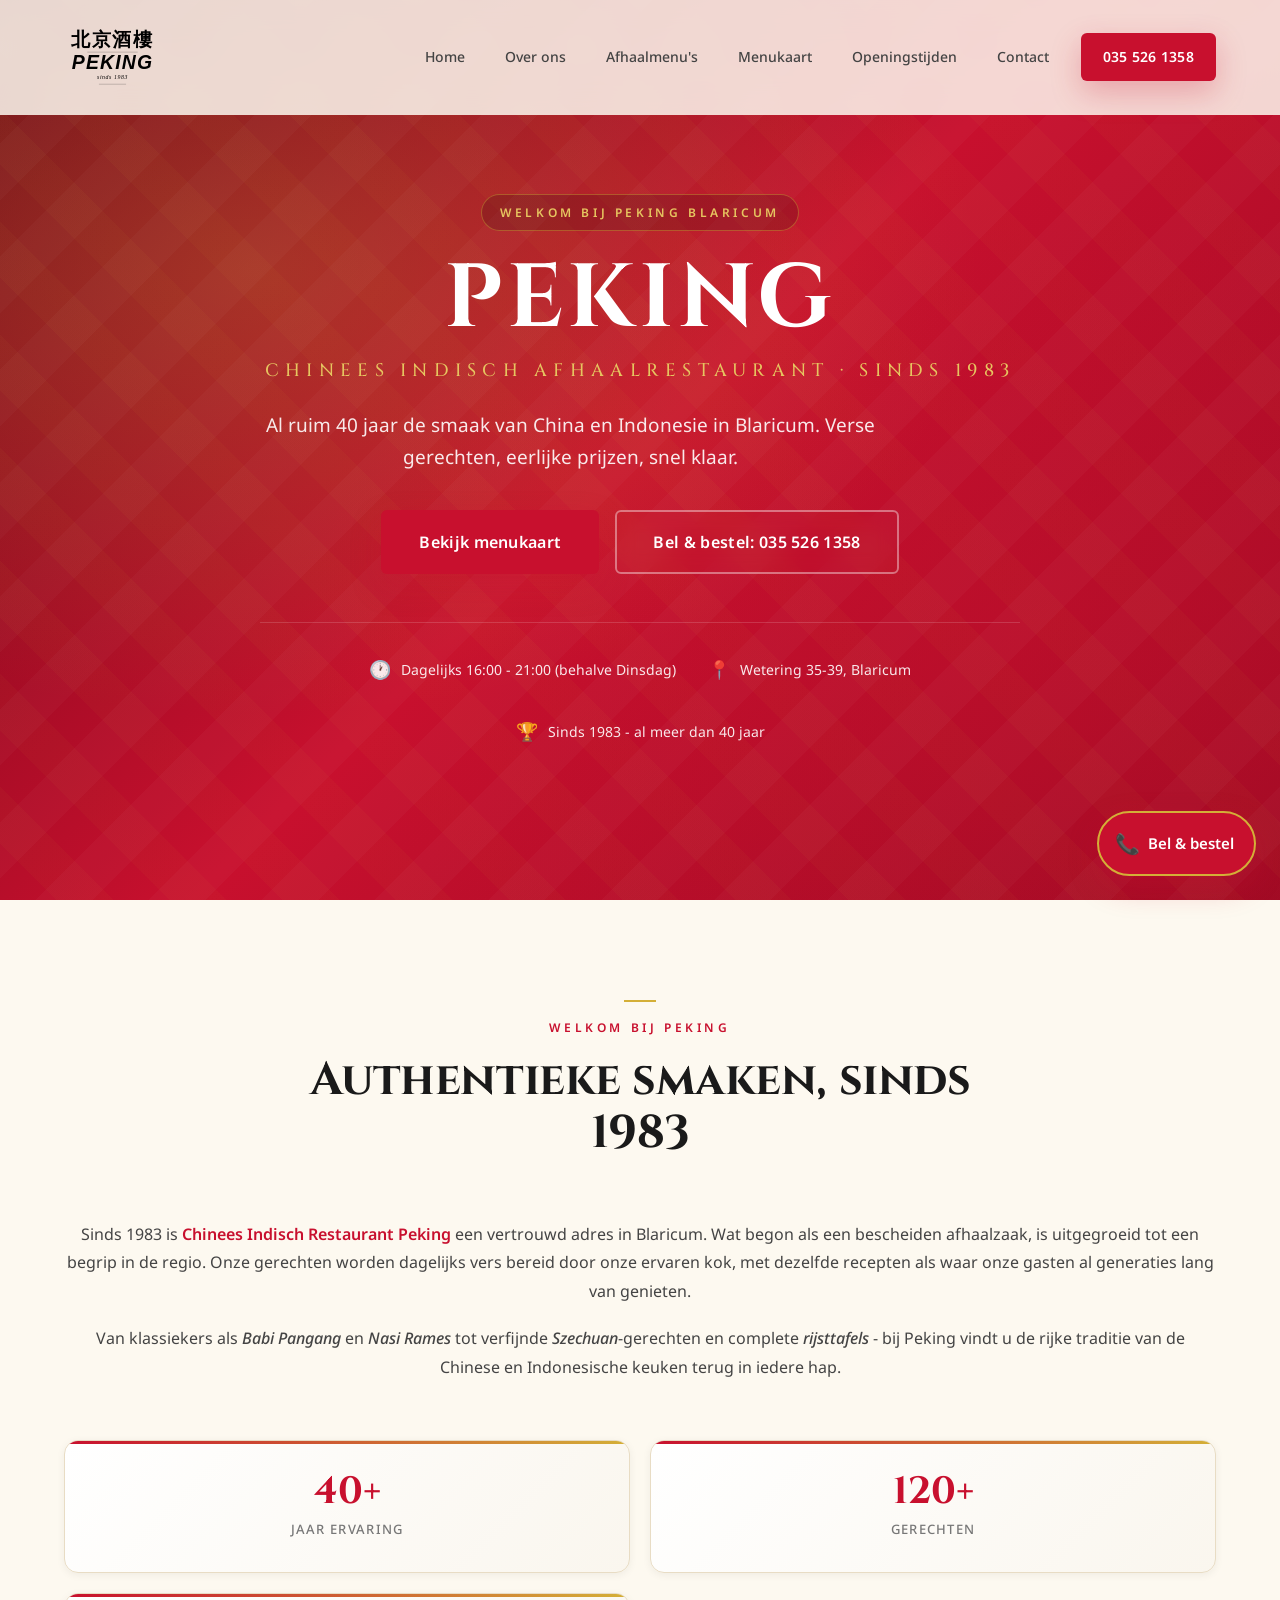
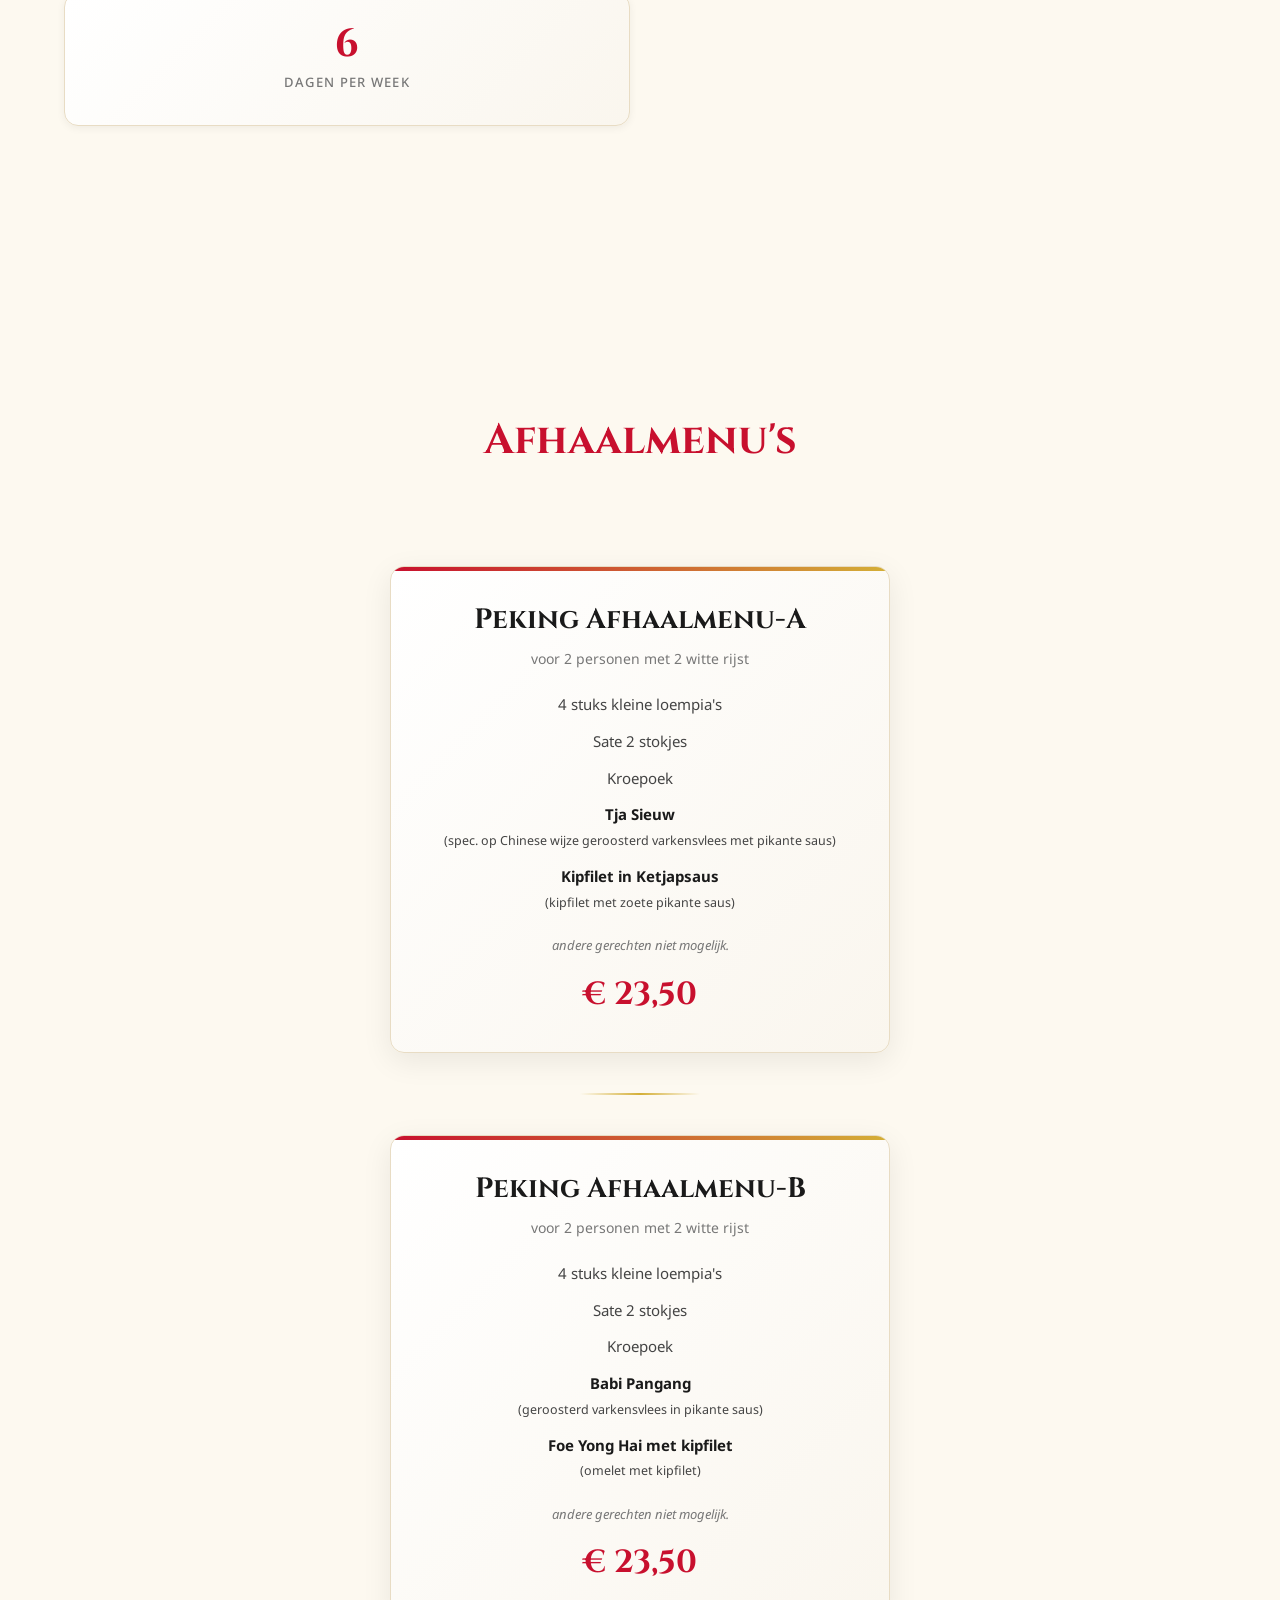
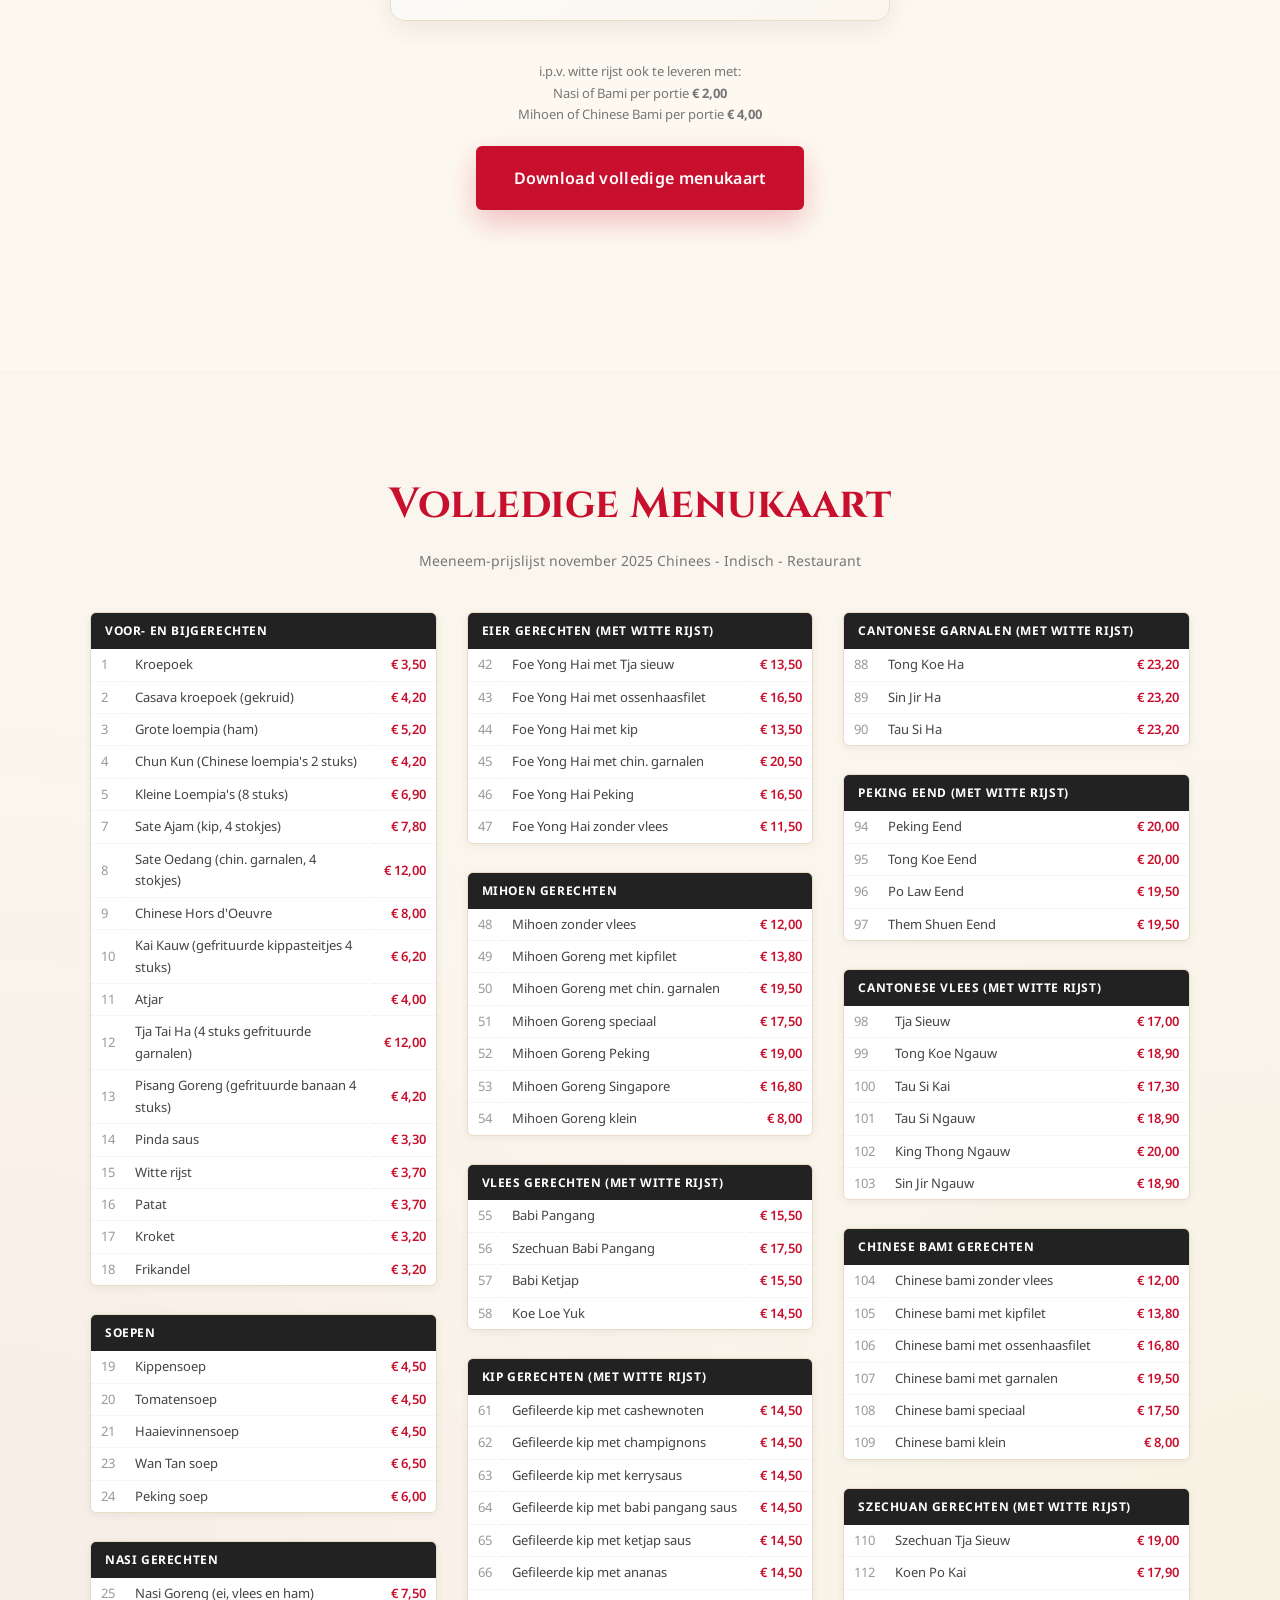
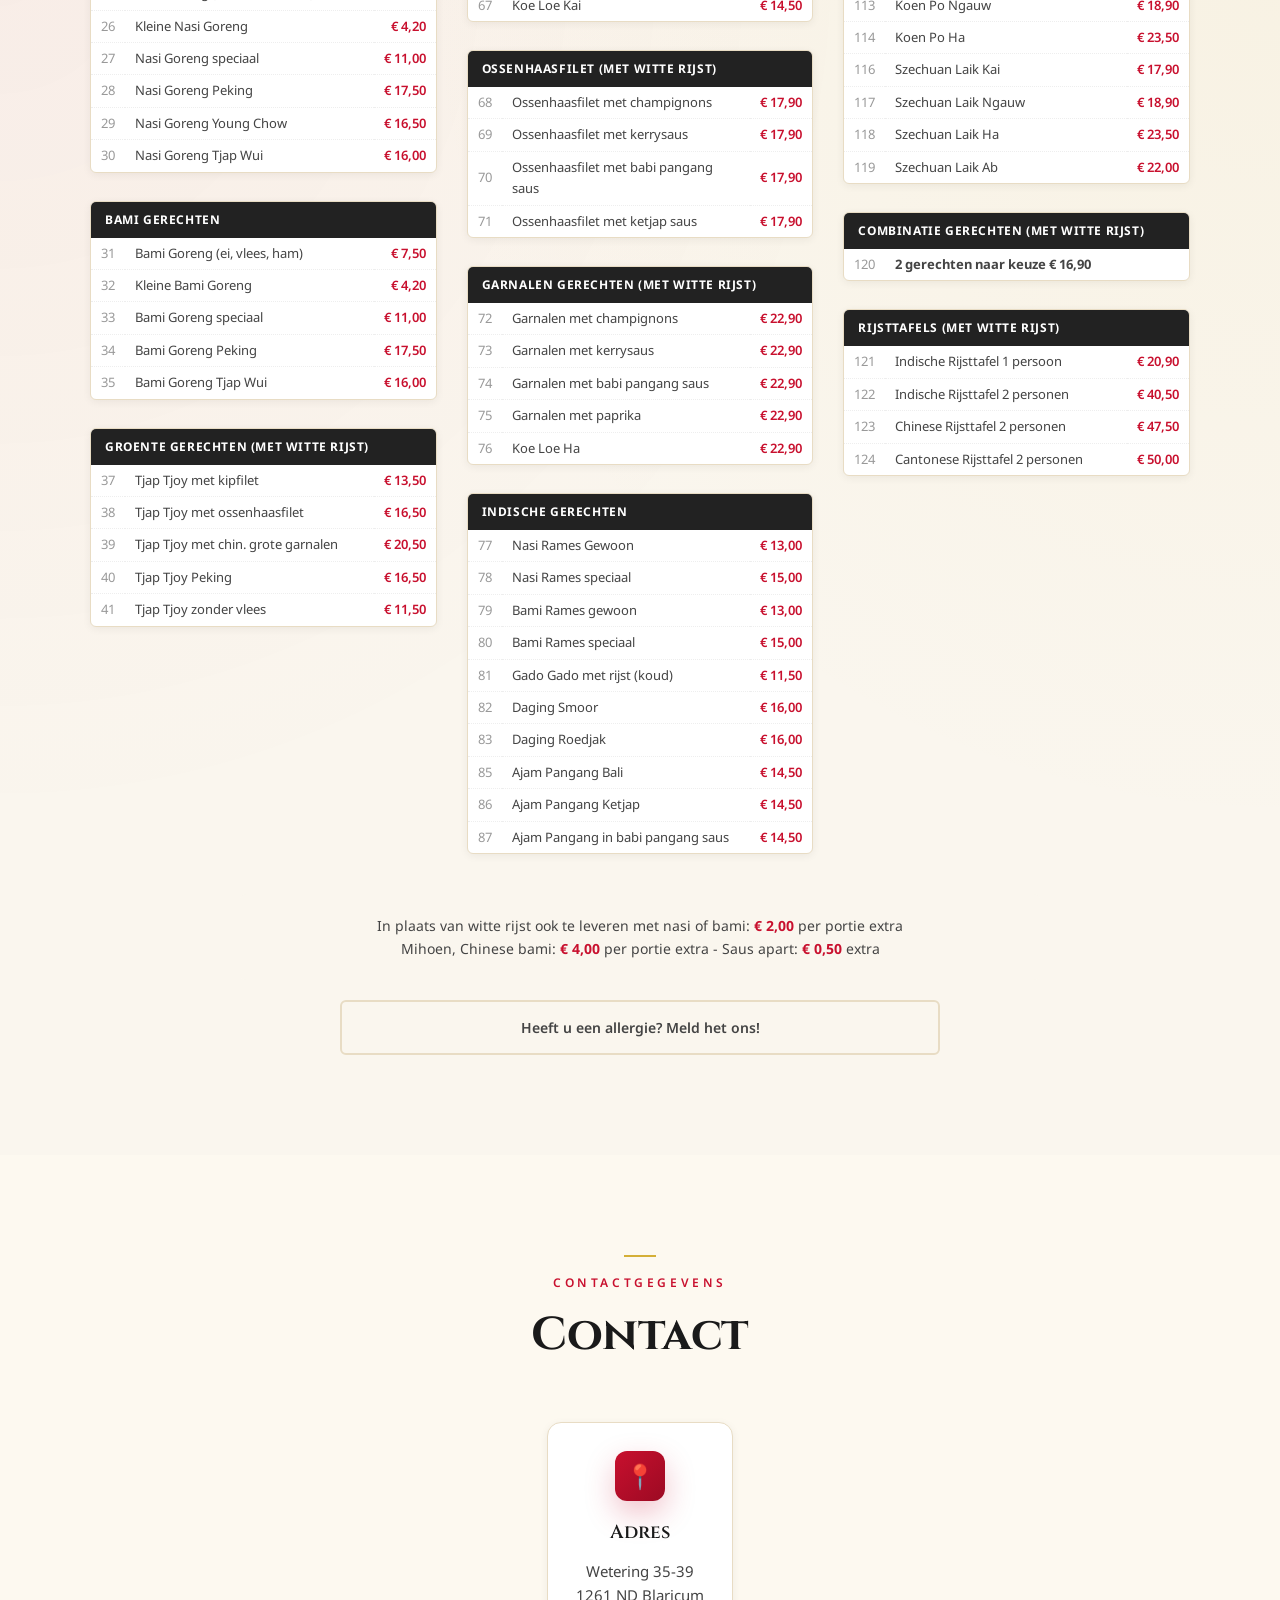
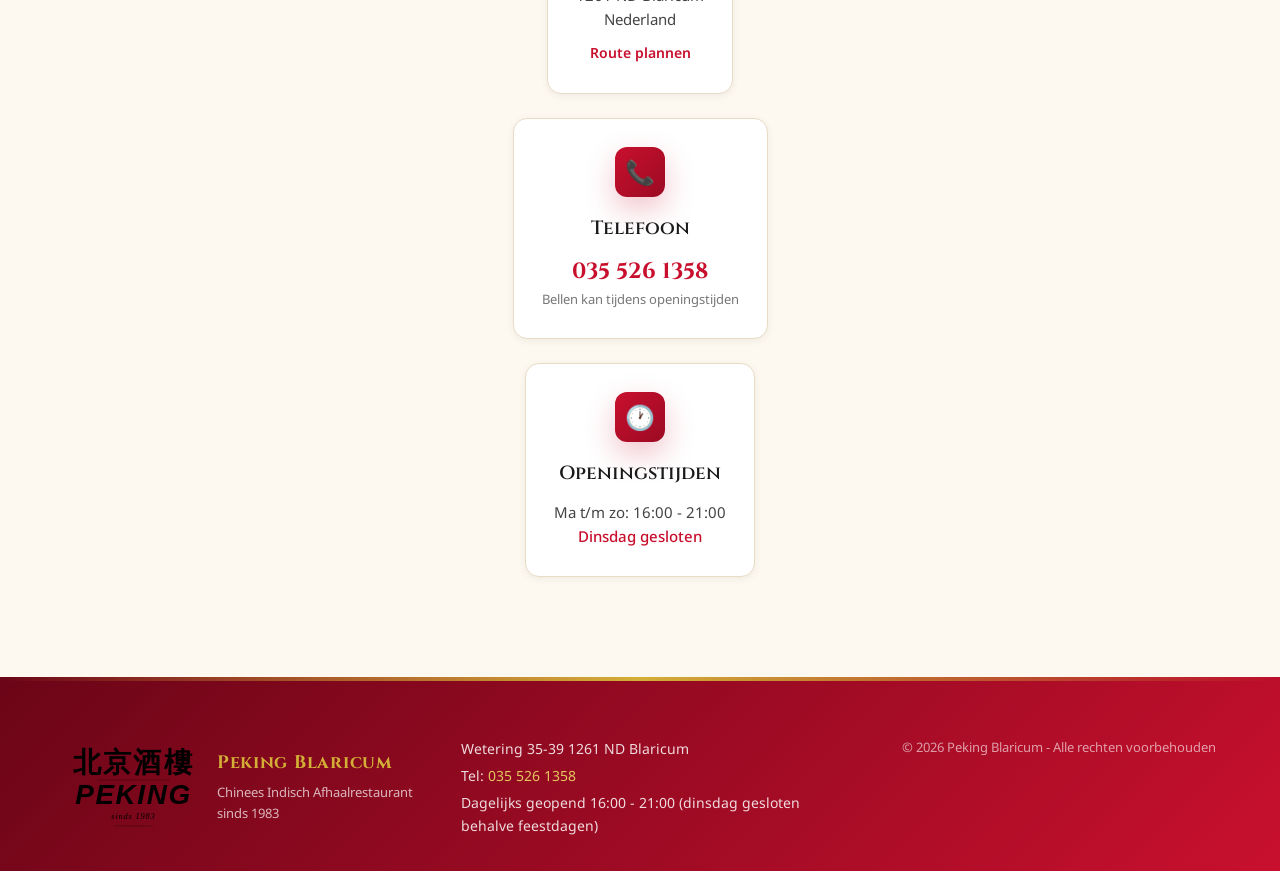
==== index.html @ 15897f53 "Initial commit" ====
﻿<!DOCTYPE html>
<html lang="nl">
<head>
    <meta charset="UTF-8">
    <meta name="viewport" content="width=device-width, initial-scale=1.0">
    <meta name="description" content="Chinees Indisch Restaurant Peking in Blaricum - sinds 1983 uw adres voor authentieke Chinese en Indonesische afhaalgerechten.">
    <meta name="keywords" content="Peking Blaricum, chinees afhaal, chinees restaurant Blaricum, afhaalmenu, babi pangang, nasi, bami, rijsttafel">
    <title>Peking Blaricum — Chinees Indisch Afhaalrestaurant · sinds 1983</title>
    <link rel="stylesheet" href="style.css">
    <link rel="preconnect" href="https://fonts.googleapis.com">
    <link rel="preconnect" href="https://fonts.gstatic.com" crossorigin>
    <link href="https://fonts.googleapis.com/css2?family=Cinzel:wght@500;700&family=Noto+Sans:wght@300;400;500;600;700&display=swap" rel="stylesheet">
    <link rel="icon" type="image/svg+xml" href="logo.svg">
    <style>
        .menu-table-section { padding: 80px 0 40px; }
        .menu-table-section h2 { font-family: var(--font-display); font-size: clamp(28px, 4vw, 42px); text-align: center; color: var(--color-red); margin-bottom: 40px; letter-spacing: 0.04em; }
        .menu-columns { column-count: 3; column-gap: 30px; max-width: 1100px; margin: 0 auto; }
        .menu-cat-block { break-inside: avoid; margin-bottom: 28px; background: #fff; border-radius: var(--radius); overflow: hidden; box-shadow: var(--shadow-sm); border: 1px solid var(--color-line); }
        .menu-cat-block-title { background: #222; color: #fff; padding: 8px 14px; font-size: 12px; font-weight: 700; text-transform: uppercase; letter-spacing: 0.05em; }
        .menu-cat-block table { width: 100%; border-collapse: collapse; }
        .menu-cat-block td { padding: 5px 10px; font-size: 13px; border-bottom: 1px dotted #eee; color: var(--color-ink-soft); }
        .menu-cat-block td.num { width: 30px; color: #999; }
        .menu-cat-block td.price { text-align: right; font-weight: 600; color: var(--color-red); white-space: nowrap; width: 60px; }
        .menu-cat-block tr:last-child td { border-bottom: 0; }
        .menu-cat-block tr:hover td { background: rgba(200,16,46,0.03); }
        .menu-note-box { max-width: 800px; margin: 40px auto 0; text-align: center; padding: 20px; background: var(--color-cream); border-radius: var(--radius); font-size: 14px; color: var(--color-ink-soft); }
        .menu-note-box strong { color: var(--color-red); }
        .menu-allergie { max-width: 600px; margin: 20px auto 0; text-align: center; padding: 14px 20px; border: 2px solid var(--color-line); border-radius: var(--radius); font-size: 14px; font-weight: 600; color: var(--color-ink-soft); }
        .afhaalmenus-hero { text-align: center; padding: 80px 0 60px; }
        .afhaalmenus-hero h2 { font-family: var(--font-display); font-size: clamp(28px, 4vw, 42px); color: var(--color-red); margin-bottom: 30px; }
        .afhaalmenu-centered { max-width: 500px; margin: 0 auto 40px; text-align: center; padding: 30px; background: linear-gradient(135deg, #fff 0%, var(--color-cream) 100%); border-radius: var(--radius-lg); border: 1px solid var(--color-line); box-shadow: var(--shadow-md); position: relative; overflow: hidden; }
        .afhaalmenu-centered::before { content: ''; position: absolute; top: 0; left: 0; right: 0; height: 4px; background: linear-gradient(90deg, var(--color-red), var(--color-gold)); }
        .afhaalmenu-centered h3 { font-family: var(--font-display); font-size: 28px; color: var(--color-ink); margin-bottom: 4px; }
        .afhaalmenu-centered .sub { color: var(--color-muted); font-size: 14px; margin-bottom: 16px; }
        .afhaalmenu-centered ul { list-style: none; padding: 0; margin: 0 0 16px; }
        .afhaalmenu-centered ul li { padding: 6px 0; font-size: 15px; color: var(--color-ink-soft); }
        .afhaalmenu-centered ul li strong { color: var(--color-ink); }
        .afhaalmenu-centered .note { font-size: 13px; color: var(--color-muted); font-style: italic; margin-bottom: 12px; }
        .afhaalmenu-centered .price { font-family: var(--font-display); font-size: 32px; font-weight: 700; color: var(--color-red); }
        .afhaalmenu-divider { width: 120px; height: 2px; background: linear-gradient(90deg, transparent, var(--color-gold), transparent); margin: 10px auto 40px; }
        .afhaalmenu-toeslag-center { text-align: center; font-size: 13px; color: var(--color-muted); padding: 0 20px 60px; }
        @media (max-width: 968px) { .menu-columns { column-count: 2; } }
        @media (max-width: 640px) { .menu-columns { column-count: 1; max-width: 480px; } .menu-cat-block td { font-size: 12px; padding: 4px 8px; } .afhaalmenus-hero { padding: 60px 0 40px; } .afhaalmenu-centered { margin: 0 20px 30px; } }
    </style>
</head>
<body>

    <!-- Header -->
    <header class="header" id="header">
        <div class="container header-inner">
            <a href="index.html" class="logo logo-image">
                <img src="logo.svg" alt="Peking - sinds 1983" class="logo-img">
            </a>
            <button class="nav-toggle" id="navToggle" aria-label="Menu openen" aria-expanded="false">
                <span></span><span></span><span></span>
            </button>
            <nav class="nav" id="nav">
                <ul class="nav-list">
                    <li><a href="#home" class="nav-link">Home</a></li>
                    <li><a href="#over-ons" class="nav-link">Over ons</a></li>
                    <li><a href="#afhaalmenus" class="nav-link">Afhaalmenu's</a></li>
                    <li><a href="#menukaart" class="nav-link">Menukaart</a></li>
                    <li><a href="#openingstijden" class="nav-link">Openingstijden</a></li>
                    <li><a href="#contact" class="nav-link">Contact</a></li>
                    <li><a href="tel:0355261358" class="btn btn-primary nav-cta">035 526 1358</a></li>
                </ul>
            </nav>
        </div>
    </header>

    <!-- Hero -->
    <section class="hero" id="home">
        <div class="hero-bg"></div>
        <div class="hero-pattern"></div>
        <div class="container hero-inner">
            <div class="hero-content">
                <p class="hero-eyebrow">Welkom bij Peking Blaricum</p>
                <h1 class="hero-title">
                    <span class="hero-title-nl">Peking</span>
                    <span class="hero-title-sub">Chinees Indisch Afhaalrestaurant · sinds 1983</span>
                </h1>
                <p class="hero-lead">Al ruim 40 jaar de smaak van China en Indonesie in Blaricum. Verse gerechten, eerlijke prijzen, snel klaar.</p>
                <div class="hero-actions">
                    <a href="#afhaalmenus" class="btn btn-primary btn-lg">Bekijk menukaart</a>
                    <a href="tel:0355261358" class="btn btn-ghost btn-lg">Bel & bestel: 035 526 1358</a>
                </div>
                <div class="hero-meta">
                    <div class="hero-meta-item"><span class="hero-meta-icon">&#128336;</span><span>Dagelijks 16:00 - 21:00 (behalve Dinsdag)</span></div>
                    <div class="hero-meta-item"><span class="hero-meta-icon">&#128205;</span><span>Wetering 35-39, Blaricum</span></div>
                    <div class="hero-meta-item"><span class="hero-meta-icon">&#127942;</span><span>Sinds 1983 - al meer dan 40 jaar</span></div>
                </div>
            </div>
        </div>
    </section>

    <!-- Over ons -->
    <section class="section" id="over-ons">
        <div class="container">
            <div class="section-head section-head-center">
                <span class="section-eyebrow">Welkom bij Peking</span>
                <h2 class="section-title">Authentieke smaken, sinds 1983</h2>
            </div>
            <div class="about-grid">
                <div class="about-text">
                    <p>Sinds 1983 is <strong>Chinees Indisch Restaurant Peking</strong> een vertrouwd adres in Blaricum. Wat begon als een bescheiden afhaalzaak, is uitgegroeid tot een begrip in de regio. Onze gerechten worden dagelijks vers bereid door onze ervaren kok, met dezelfde recepten als waar onze gasten al generaties lang van genieten.</p>
                    <p>Van klassiekers als <em>Babi Pangang</em> en <em>Nasi Rames</em> tot verfijnde <em>Szechuan</em>-gerechten en complete <em>rijsttafels</em> - bij Peking vindt u de rijke traditie van de Chinese en Indonesische keuken terug in iedere hap.</p>
                </div>
                <div class="about-stats">
                    <div class="stat-card"><div class="stat-num">40+</div><div class="stat-label">Jaar ervaring</div></div>
                    <div class="stat-card"><div class="stat-num">120+</div><div class="stat-label">Gerechten</div></div>
                    <div class="stat-card"><div class="stat-num">6</div><div class="stat-label">Dagen per week</div></div>
                </div>
            </div>
        </div>
    </section>

    <!-- Afhaalmenu's -->
    <section class="section" id="afhaalmenus">
        <div class="container">
            <div class="afhaalmenus-hero"><h2>Afhaalmenu's</h2></div>
            <div class="afhaalmenu-centered">
                <h3>Peking Afhaalmenu-A</h3>
                <p class="sub">voor 2 personen met 2 witte rijst</p>
                <ul>
                    <li>4 stuks kleine loempia's</li>
                    <li>Sate 2 stokjes</li>
                    <li>Kroepoek</li>
                    <li><strong>Tja Sieuw</strong><br><small>(spec. op Chinese wijze geroosterd varkensvlees met pikante saus)</small></li>
                    <li><strong>Kipfilet in Ketjapsaus</strong><br><small>(kipfilet met zoete pikante saus)</small></li>
                </ul>
                <p class="note">andere gerechten niet mogelijk.</p>
                <div class="price">&euro; 23,50</div>
            </div>
            <div class="afhaalmenu-divider"></div>
            <div class="afhaalmenu-centered">
                <h3>Peking Afhaalmenu-B</h3>
                <p class="sub">voor 2 personen met 2 witte rijst</p>
                <ul>
                    <li>4 stuks kleine loempia's</li>
                    <li>Sate 2 stokjes</li>
                    <li>Kroepoek</li>
                    <li><strong>Babi Pangang</strong><br><small>(geroosterd varkensvlees in pikante saus)</small></li>
                    <li><strong>Foe Yong Hai met kipfilet</strong><br><small>(omelet met kipfilet)</small></li>
                </ul>
                <p class="note">andere gerechten niet mogelijk.</p>
                <div class="price">&euro; 23,50</div>
            </div>
            <div class="afhaalmenu-toeslag-center">
                <p>i.p.v. witte rijst ook te leveren met:<br>Nasi of Bami per portie <strong>&euro; 2,00</strong><br>Mihoen of Chinese Bami per portie <strong>&euro; 4,00</strong></p>
                <p style="text-align:center; margin-top:20px;">
<a href="menukaart-afbeelding.png" download
                       class="btn btn-primary btn-lg" style="display:inline-flex;">
        Download volledige menukaart
    </a>
                </p>
            </div>
        </div>
    </section>

    <!-- Menukaart -->
    <section class="section section-alt" id="menukaart">
        <div class="container">
            <h2 style="text-align:center; font-family: var(--font-display); font-size: clamp(28px, 4vw, 42px); color: var(--color-red); margin-bottom: 10px;">Volledige Menukaart</h2>
            <p style="text-align:center; color: var(--color-muted); margin-bottom: 40px; font-size: 14px;">Meeneem-prijslijst november 2025 Chinees - Indisch - Restaurant</p>

            <div class="menu-columns">
                <div class="menu-cat-block">
                    <div class="menu-cat-block-title">Voor- en Bijgerechten</div>
                    <table>
                        <tr><td class="num">1</td><td class="name">Kroepoek</td><td class="price">&euro; 3,50</td></tr>
                        <tr><td class="num">2</td><td class="name">Casava kroepoek (gekruid)</td><td class="price">&euro; 4,20</td></tr>
                        <tr><td class="num">3</td><td class="name">Grote loempia (ham)</td><td class="price">&euro; 5,20</td></tr>
                        <tr><td class="num">4</td><td class="name">Chun Kun (Chinese loempia's 2 stuks)</td><td class="price">&euro; 4,20</td></tr>
                        <tr><td class="num">5</td><td class="name">Kleine Loempia's (8 stuks)</td><td class="price">&euro; 6,90</td></tr>
                        <tr><td class="num">7</td><td class="name">Sate Ajam (kip, 4 stokjes)</td><td class="price">&euro; 7,80</td></tr>
                        <tr><td class="num">8</td><td class="name">Sate Oedang (chin. garnalen, 4 stokjes)</td><td class="price">&euro; 12,00</td></tr>
                        <tr><td class="num">9</td><td class="name">Chinese Hors d'Oeuvre</td><td class="price">&euro; 8,00</td></tr>
                        <tr><td class="num">10</td><td class="name">Kai Kauw (gefrituurde kippasteitjes 4 stuks)</td><td class="price">&euro; 6,20</td></tr>
                        <tr><td class="num">11</td><td class="name">Atjar</td><td class="price">&euro; 4,00</td></tr>
                        <tr><td class="num">12</td><td class="name">Tja Tai Ha (4 stuks gefrituurde garnalen)</td><td class="price">&euro; 12,00</td></tr>
                        <tr><td class="num">13</td><td class="name">Pisang Goreng (gefrituurde banaan 4 stuks)</td><td class="price">&euro; 4,20</td></tr>
                        <tr><td class="num">14</td><td class="name">Pinda saus</td><td class="price">&euro; 3,30</td></tr>
                        <tr><td class="num">15</td><td class="name">Witte rijst</td><td class="price">&euro; 3,70</td></tr>
                        <tr><td class="num">16</td><td class="name">Patat</td><td class="price">&euro; 3,70</td></tr>
                        <tr><td class="num">17</td><td class="name">Kroket</td><td class="price">&euro; 3,20</td></tr>
                        <tr><td class="num">18</td><td class="name">Frikandel</td><td class="price">&euro; 3,20</td></tr>
                    </table>
                </div>
                <div class="menu-cat-block">
                    <div class="menu-cat-block-title">Soepen</div>
                    <table>
                        <tr><td class="num">19</td><td class="name">Kippensoep</td><td class="price">&euro; 4,50</td></tr>
                        <tr><td class="num">20</td><td class="name">Tomatensoep</td><td class="price">&euro; 4,50</td></tr>
                        <tr><td class="num">21</td><td class="name">Haaievinnensoep</td><td class="price">&euro; 4,50</td></tr>
                        <tr><td class="num">23</td><td class="name">Wan Tan soep</td><td class="price">&euro; 6,50</td></tr>
                        <tr><td class="num">24</td><td class="name">Peking soep</td><td class="price">&euro; 6,00</td></tr>
                    </table>
                </div>
                <div class="menu-cat-block">
                    <div class="menu-cat-block-title">Nasi Gerechten</div>
                    <table>
                        <tr><td class="num">25</td><td class="name">Nasi Goreng (ei, vlees en ham)</td><td class="price">&euro; 7,50</td></tr>
                        <tr><td class="num">26</td><td class="name">Kleine Nasi Goreng</td><td class="price">&euro; 4,20</td></tr>
                        <tr><td class="num">27</td><td class="name">Nasi Goreng speciaal</td><td class="price">&euro; 11,00</td></tr>
                        <tr><td class="num">28</td><td class="name">Nasi Goreng Peking</td><td class="price">&euro; 17,50</td></tr>
                        <tr><td class="num">29</td><td class="name">Nasi Goreng Young Chow</td><td class="price">&euro; 16,50</td></tr>
                        <tr><td class="num">30</td><td class="name">Nasi Goreng Tjap Wui</td><td class="price">&euro; 16,00</td></tr>
                    </table>
                </div>
                <div class="menu-cat-block">
                    <div class="menu-cat-block-title">Bami Gerechten</div>
                    <table>
                        <tr><td class="num">31</td><td class="name">Bami Goreng (ei, vlees, ham)</td><td class="price">&euro; 7,50</td></tr>
                        <tr><td class="num">32</td><td class="name">Kleine Bami Goreng</td><td class="price">&euro; 4,20</td></tr>
                        <tr><td class="num">33</td><td class="name">Bami Goreng speciaal</td><td class="price">&euro; 11,00</td></tr>
                        <tr><td class="num">34</td><td class="name">Bami Goreng Peking</td><td class="price">&euro; 17,50</td></tr>
                        <tr><td class="num">35</td><td class="name">Bami Goreng Tjap Wui</td><td class="price">&euro; 16,00</td></tr>
                    </table>
                </div>
                <div class="menu-cat-block">
                    <div class="menu-cat-block-title">Groente Gerechten (met witte rijst)</div>
                    <table>
                        <tr><td class="num">37</td><td class="name">Tjap Tjoy met kipfilet</td><td class="price">&euro; 13,50</td></tr>
                        <tr><td class="num">38</td><td class="name">Tjap Tjoy met ossenhaasfilet</td><td class="price">&euro; 16,50</td></tr>
                        <tr><td class="num">39</td><td class="name">Tjap Tjoy met chin. grote garnalen</td><td class="price">&euro; 20,50</td></tr>
                        <tr><td class="num">40</td><td class="name">Tjap Tjoy Peking</td><td class="price">&euro; 16,50</td></tr>
                        <tr><td class="num">41</td><td class="name">Tjap Tjoy zonder vlees</td><td class="price">&euro; 11,50</td></tr>
                    </table>
                </div>
                <div class="menu-cat-block">
                    <div class="menu-cat-block-title">Eier Gerechten (met witte rijst)</div>
                    <table>
                        <tr><td class="num">42</td><td class="name">Foe Yong Hai met Tja sieuw</td><td class="price">&euro; 13,50</td></tr>
                        <tr><td class="num">43</td><td class="name">Foe Yong Hai met ossenhaasfilet</td><td class="price">&euro; 16,50</td></tr>
                        <tr><td class="num">44</td><td class="name">Foe Yong Hai met kip</td><td class="price">&euro; 13,50</td></tr>
                        <tr><td class="num">45</td><td class="name">Foe Yong Hai met chin. garnalen</td><td class="price">&euro; 20,50</td></tr>
                        <tr><td class="num">46</td><td class="name">Foe Yong Hai Peking</td><td class="price">&euro; 16,50</td></tr>
                        <tr><td class="num">47</td><td class="name">Foe Yong Hai zonder vlees</td><td class="price">&euro; 11,50</td></tr>
                    </table>
                </div>
                <div class="menu-cat-block">
                    <div class="menu-cat-block-title">Mihoen Gerechten</div>
                    <table>
                        <tr><td class="num">48</td><td class="name">Mihoen zonder vlees</td><td class="price">&euro; 12,00</td></tr>
                        <tr><td class="num">49</td><td class="name">Mihoen Goreng met kipfilet</td><td class="price">&euro; 13,80</td></tr>
                        <tr><td class="num">50</td><td class="name">Mihoen Goreng met chin. garnalen</td><td class="price">&euro; 19,50</td></tr>
                        <tr><td class="num">51</td><td class="name">Mihoen Goreng speciaal</td><td class="price">&euro; 17,50</td></tr>
                        <tr><td class="num">52</td><td class="name">Mihoen Goreng Peking</td><td class="price">&euro; 19,00</td></tr>
                        <tr><td class="num">53</td><td class="name">Mihoen Goreng Singapore</td><td class="price">&euro; 16,80</td></tr>
                        <tr><td class="num">54</td><td class="name">Mihoen Goreng klein</td><td class="price">&euro; 8,00</td></tr>
                    </table>
                </div>
                <div class="menu-cat-block">
                    <div class="menu-cat-block-title">Vlees Gerechten (met witte rijst)</div>
                    <table>
                        <tr><td class="num">55</td><td class="name">Babi Pangang</td><td class="price">&euro; 15,50</td></tr>
                        <tr><td class="num">56</td><td class="name">Szechuan Babi Pangang</td><td class="price">&euro; 17,50</td></tr>
                        <tr><td class="num">57</td><td class="name">Babi Ketjap</td><td class="price">&euro; 15,50</td></tr>
                        <tr><td class="num">58</td><td class="name">Koe Loe Yuk</td><td class="price">&euro; 14,50</td></tr>
                    </table>
                </div>
                <div class="menu-cat-block">
                    <div class="menu-cat-block-title">Kip Gerechten (met witte rijst)</div>
                    <table>
                        <tr><td class="num">61</td><td class="name">Gefileerde kip met cashewnoten</td><td class="price">&euro; 14,50</td></tr>
                        <tr><td class="num">62</td><td class="name">Gefileerde kip met champignons</td><td class="price">&euro; 14,50</td></tr>
                        <tr><td class="num">63</td><td class="name">Gefileerde kip met kerrysaus</td><td class="price">&euro; 14,50</td></tr>
                        <tr><td class="num">64</td><td class="name">Gefileerde kip met babi pangang saus</td><td class="price">&euro; 14,50</td></tr>
                        <tr><td class="num">65</td><td class="name">Gefileerde kip met ketjap saus</td><td class="price">&euro; 14,50</td></tr>
                        <tr><td class="num">66</td><td class="name">Gefileerde kip met ananas</td><td class="price">&euro; 14,50</td></tr>
                        <tr><td class="num">67</td><td class="name">Koe Loe Kai</td><td class="price">&euro; 14,50</td></tr>
                    </table>
                </div>
                <div class="menu-cat-block">
                    <div class="menu-cat-block-title">Ossenhaasfilet (met witte rijst)</div>
                    <table>
                        <tr><td class="num">68</td><td class="name">Ossenhaasfilet met champignons</td><td class="price">&euro; 17,90</td></tr>
                        <tr><td class="num">69</td><td class="name">Ossenhaasfilet met kerrysaus</td><td class="price">&euro; 17,90</td></tr>
                        <tr><td class="num">70</td><td class="name">Ossenhaasfilet met babi pangang saus</td><td class="price">&euro; 17,90</td></tr>
                        <tr><td class="num">71</td><td class="name">Ossenhaasfilet met ketjap saus</td><td class="price">&euro; 17,90</td></tr>
                    </table>
                </div>
                <div class="menu-cat-block">
                    <div class="menu-cat-block-title">Garnalen Gerechten (met witte rijst)</div>
                    <table>
                        <tr><td class="num">72</td><td class="name">Garnalen met champignons</td><td class="price">&euro; 22,90</td></tr>
                        <tr><td class="num">73</td><td class="name">Garnalen met kerrysaus</td><td class="price">&euro; 22,90</td></tr>
                        <tr><td class="num">74</td><td class="name">Garnalen met babi pangang saus</td><td class="price">&euro; 22,90</td></tr>
                        <tr><td class="num">75</td><td class="name">Garnalen met paprika</td><td class="price">&euro; 22,90</td></tr>
                        <tr><td class="num">76</td><td class="name">Koe Loe Ha</td><td class="price">&euro; 22,90</td></tr>
                    </table>
                </div>
                <div class="menu-cat-block">
                    <div class="menu-cat-block-title">Indische Gerechten</div>
                    <table>
                        <tr><td class="num">77</td><td class="name">Nasi Rames Gewoon</td><td class="price">&euro; 13,00</td></tr>
                        <tr><td class="num">78</td><td class="name">Nasi Rames speciaal</td><td class="price">&euro; 15,00</td></tr>
                        <tr><td class="num">79</td><td class="name">Bami Rames gewoon</td><td class="price">&euro; 13,00</td></tr>
                        <tr><td class="num">80</td><td class="name">Bami Rames speciaal</td><td class="price">&euro; 15,00</td></tr>
                        <tr><td class="num">81</td><td class="name">Gado Gado met rijst (koud)</td><td class="price">&euro; 11,50</td></tr>
                        <tr><td class="num">82</td><td class="name">Daging Smoor</td><td class="price">&euro; 16,00</td></tr>
                        <tr><td class="num">83</td><td class="name">Daging Roedjak</td><td class="price">&euro; 16,00</td></tr>
                        <tr><td class="num">85</td><td class="name">Ajam Pangang Bali</td><td class="price">&euro; 14,50</td></tr>
                        <tr><td class="num">86</td><td class="name">Ajam Pangang Ketjap</td><td class="price">&euro; 14,50</td></tr>
                        <tr><td class="num">87</td><td class="name">Ajam Pangang in babi pangang saus</td><td class="price">&euro; 14,50</td></tr>
                    </table>
                </div>
                <div class="menu-cat-block">
                    <div class="menu-cat-block-title">Cantonese Garnalen (met witte rijst)</div>
                    <table>
                        <tr><td class="num">88</td><td class="name">Tong Koe Ha</td><td class="price">&euro; 23,20</td></tr>
                        <tr><td class="num">89</td><td class="name">Sin Jir Ha</td><td class="price">&euro; 23,20</td></tr>
                        <tr><td class="num">90</td><td class="name">Tau Si Ha</td><td class="price">&euro; 23,20</td></tr>
                    </table>
                </div>
                <div class="menu-cat-block">
                    <div class="menu-cat-block-title">Peking Eend (met witte rijst)</div>
                    <table>
                        <tr><td class="num">94</td><td class="name">Peking Eend</td><td class="price">&euro; 20,00</td></tr>
                        <tr><td class="num">95</td><td class="name">Tong Koe Eend</td><td class="price">&euro; 20,00</td></tr>
                        <tr><td class="num">96</td><td class="name">Po Law Eend</td><td class="price">&euro; 19,50</td></tr>
                        <tr><td class="num">97</td><td class="name">Them Shuen Eend</td><td class="price">&euro; 19,50</td></tr>
                    </table>
                </div>
                <div class="menu-cat-block">
                    <div class="menu-cat-block-title">Cantonese Vlees (met witte rijst)</div>
                    <table>
                        <tr><td class="num">98</td><td class="name">Tja Sieuw</td><td class="price">&euro; 17,00</td></tr>
                        <tr><td class="num">99</td><td class="name">Tong Koe Ngauw</td><td class="price">&euro; 18,90</td></tr>
                        <tr><td class="num">100</td><td class="name">Tau Si Kai</td><td class="price">&euro; 17,30</td></tr>
                        <tr><td class="num">101</td><td class="name">Tau Si Ngauw</td><td class="price">&euro; 18,90</td></tr>
                        <tr><td class="num">102</td><td class="name">King Thong Ngauw</td><td class="price">&euro; 20,00</td></tr>
                        <tr><td class="num">103</td><td class="name">Sin Jir Ngauw</td><td class="price">&euro; 18,90</td></tr>
                    </table>
                </div>
                <div class="menu-cat-block">
                    <div class="menu-cat-block-title">Chinese Bami Gerechten</div>
                    <table>
                        <tr><td class="num">104</td><td class="name">Chinese bami zonder vlees</td><td class="price">&euro; 12,00</td></tr>
                        <tr><td class="num">105</td><td class="name">Chinese bami met kipfilet</td><td class="price">&euro; 13,80</td></tr>
                        <tr><td class="num">106</td><td class="name">Chinese bami met ossenhaasfilet</td><td class="price">&euro; 16,80</td></tr>
                        <tr><td class="num">107</td><td class="name">Chinese bami met garnalen</td><td class="price">&euro; 19,50</td></tr>
                        <tr><td class="num">108</td><td class="name">Chinese bami speciaal</td><td class="price">&euro; 17,50</td></tr>
                        <tr><td class="num">109</td><td class="name">Chinese bami klein</td><td class="price">&euro; 8,00</td></tr>
                    </table>
                </div>
                <div class="menu-cat-block">
                    <div class="menu-cat-block-title">Szechuan Gerechten (met witte rijst)</div>
                    <table>
                        <tr><td class="num">110</td><td class="name">Szechuan Tja Sieuw</td><td class="price">&euro; 19,00</td></tr>
                        <tr><td class="num">112</td><td class="name">Koen Po Kai</td><td class="price">&euro; 17,90</td></tr>
                        <tr><td class="num">113</td><td class="name">Koen Po Ngauw</td><td class="price">&euro; 18,90</td></tr>
                        <tr><td class="num">114</td><td class="name">Koen Po Ha</td><td class="price">&euro; 23,50</td></tr>
                        <tr><td class="num">116</td><td class="name">Szechuan Laik Kai</td><td class="price">&euro; 17,90</td></tr>
                        <tr><td class="num">117</td><td class="name">Szechuan Laik Ngauw</td><td class="price">&euro; 18,90</td></tr>
                        <tr><td class="num">118</td><td class="name">Szechuan Laik Ha</td><td class="price">&euro; 23,50</td></tr>
                        <tr><td class="num">119</td><td class="name">Szechuan Laik Ab</td><td class="price">&euro; 22,00</td></tr>
                    </table>
                </div>
                <div class="menu-cat-block">
                    <div class="menu-cat-block-title">Combinatie Gerechten (met witte rijst)</div>
                    <table>
                        <tr><td class="num">120</td><td class="name" colspan="2"><strong>2 gerechten naar keuze &euro; 16,90</strong></td></tr>
                    </table>
                </div>
                <div class="menu-cat-block">
                    <div class="menu-cat-block-title">Rijsttafels (met witte rijst)</div>
                    <table>
                        <tr><td class="num">121</td><td class="name">Indische Rijsttafel 1 persoon</td><td class="price">&euro; 20,90</td></tr>
                        <tr><td class="num">122</td><td class="name">Indische Rijsttafel 2 personen</td><td class="price">&euro; 40,50</td></tr>
                        <tr><td class="num">123</td><td class="name">Chinese Rijsttafel 2 personen</td><td class="price">&euro; 47,50</td></tr>
                        <tr><td class="num">124</td><td class="name">Cantonese Rijsttafel 2 personen</td><td class="price">&euro; 50,00</td></tr>
                    </table>
                </div>
            </div>

            <div class="menu-note-box">
                <p>In plaats van witte rijst ook te leveren met nasi of bami: <strong>&euro; 2,00</strong> per portie extra<br>
                Mihoen, Chinese bami: <strong>&euro; 4,00</strong> per portie extra - Saus apart: <strong>&euro; 0,50</strong> extra</p>
            </div>
            <div class="menu-allergie">Heeft u een allergie? Meld het ons!</div>
            <!-- Image Overlay -->
            
    </section>

    <!-- Contact -->
    <section class="section" id="contact">
        <div class="container">
            <div class="section-head section-head-center">
                <span class="section-eyebrow">Contactgegevens</span>
                <h2 class="section-title">Contact</h2>
            </div>
            <div class="contact-grid" style="text-align:center;">
                <div class="contact-info" style="align-items:center;">
                    <div class="contact-block" style="text-align:center;">
                        <div class="contact-icon" style="margin:0 auto 16px;">&#128205;</div>
                        <h3>Adres</h3>
                        <p>Wetering 35-39<br>1261 ND Blaricum<br>Nederland</p>
                        <a href="https://www.google.com/maps/search/?api=1&query=Wetering+35-39+Blaricum" target="_blank" rel="noopener" class="link-arrow">Route plannen</a>
                    </div>
                    <div class="contact-block" style="text-align:center;">
                        <div class="contact-icon" style="margin:0 auto 16px;">&#128222;</div>
                        <h3>Telefoon</h3>
                        <p><a href="tel:0355261358" class="link-strong">035 526 1358</a></p>
                        <p class="muted">Bellen kan tijdens openingstijden</p>
                    </div>
                    <div class="contact-block" style="text-align:center;">
                        <div class="contact-icon" style="margin:0 auto 16px;">&#128336;</div>
                        <h3>Openingstijden</h3>
                        <p>Ma t/m zo: 16:00 - 21:00<br><em>Dinsdag gesloten</em></p>
                    </div>
                </div>
            </div>
        </div>
    </section>

    <!-- Footer -->
    <footer class="footer">
        <div class="container footer-inner">
            <div class="footer-brand">
                <img src="logo.svg" alt="Peking" class="logo-img logo-img-footer">
                <div>
                    <strong>Peking Blaricum</strong>
                    <p>Chinees Indisch Afhaalrestaurant sinds 1983</p>
                </div>
            </div>
            <div class="footer-info">
                <p>Wetering 35-39 1261 ND Blaricum</p>
                <p>Tel: <a href="tel:0355261358">035 526 1358</a></p>
                <p>Dagelijks geopend 16:00 - 21:00 (dinsdag gesloten behalve feestdagen)</p>
            </div>
            <div class="footer-copy">
                <p>&copy; <span id="year"></span> Peking Blaricum - Alle rechten voorbehouden</p>
            </div>
        </div>
    </footer>

    <a href="tel:0355261358" class="floating-call" aria-label="Bel Peking Blaricum">
        <span class="floating-call-icon">&#128222;</span>
        <span class="floating-call-text">Bel & bestel</span>
    </a>

    <script src="script.js"></script>
</body>
</html>
---- style.css ----
﻿/* Part 1 - Vars, reset, header */
:root {
    --color-red: #c8102e;
    --color-red-dark: #9c0a23;
    --color-red-deep: #6b0517;
    --color-gold: #d4af37;
    --color-gold-light: #e6c560;
    --color-gold-pale: #f5e6b8;
    --color-cream: #faf6ee;
    --color-paper: #fdf9f0;
    --color-ink: #1a1a1a;
    --color-ink-soft: #444;
    --color-muted: #777;
    --color-line: #e8dcc4;
    --font-display: 'Cinzel', 'Noto Serif SC', serif;
    --font-cn: 'Noto Serif SC', serif;
    --font-body: 'Noto Sans', system-ui, sans-serif;
    --shadow-sm: 0 2px 8px rgba(0,0,0,0.06);
    --shadow-md: 0 8px 30px rgba(0,0,0,0.08);
    --shadow-lg: 0 20px 60px rgba(0,0,0,0.15);
    --shadow-red: 0 12px 30px rgba(200, 16, 46, 0.25);
    --radius: 6px;
    --radius-lg: 14px;
    --transition: 0.3s cubic-bezier(0.4, 0, 0.2, 1);
}
* { box-sizing: border-box; margin: 0; padding: 0; }
html { scroll-behavior: smooth; -webkit-text-size-adjust: 100%; }
body { font-family: var(--font-body); color: var(--color-ink); background: var(--color-paper); line-height: 1.65; overflow-x: hidden; -webkit-font-smoothing: antialiased; }
img, svg { display: block; max-width: 100%; }
a { color: inherit; text-decoration: none; }
button { font: inherit; cursor: pointer; border: 0; background: none; color: inherit; }
ul { list-style: none; }
input, textarea { font-family: inherit; font-size: inherit; }
.container { width: 100%; max-width: 1200px; margin: 0 auto; padding: 0 24px; }
.btn { display: inline-flex; align-items: center; justify-content: center; gap: 8px; padding: 14px 28px; border-radius: var(--radius); font-weight: 600; font-size: 15px; letter-spacing: 0.02em; transition: all var(--transition); white-space: nowrap; border: 2px solid transparent; }
.btn-primary { background: var(--color-red); color: #fff; box-shadow: var(--shadow-red); }
.btn-primary:hover { background: var(--color-red-dark); transform: translateY(-2px); box-shadow: 0 18px 40px rgba(200, 16, 46, 0.35); }
.btn-ghost { background: transparent; color: #fff; border-color: rgba(255,255,255,0.4); backdrop-filter: blur(10px); }
.btn-ghost:hover { background: rgba(255,255,255,0.12); border-color: var(--color-gold); color: var(--color-gold-light); }
.btn-lg { padding: 17px 36px; font-size: 16px; }
.btn-block { width: 100%; }
.header { position: fixed; top: 0; left: 0; right: 0; z-index: 100; background: rgba(253, 249, 240, 0.85); backdrop-filter: blur(16px); -webkit-backdrop-filter: blur(16px); border-bottom: 1px solid transparent; transition: all var(--transition); }
.header.scrolled { background: rgba(253, 249, 240, 0.96); border-bottom-color: var(--color-line); box-shadow: var(--shadow-sm); }
.header-inner { display: flex; align-items: center; justify-content: space-between; padding: 18px 24px; }
.logo { display: flex; align-items: center; gap: 12px; transition: transform var(--transition); }
.logo:hover { transform: translateY(-1px); }
.logo-mark { display: inline-flex; align-items: center; justify-content: center; width: 46px; height: 46px; background: var(--color-red); color: var(--color-gold); font-family: var(--font-cn); font-weight: 900; font-size: 28px; border-radius: 8px; box-shadow: var(--shadow-red); border: 2px solid var(--color-gold); }
.logo-text { display: flex; flex-direction: column; line-height: 1; }
.logo-name { font-family: var(--font-display); font-weight: 700; font-size: 19px; letter-spacing: 0.06em; }
.logo-sub { font-size: 11px; text-transform: uppercase; letter-spacing: 0.3em; color: var(--color-red); margin-top: 4px; font-weight: 600; }
.nav-list { display: flex; align-items: center; gap: 8px; }
.nav-link { display: block; padding: 10px 16px; font-size: 14px; font-weight: 500; color: var(--color-ink-soft); border-radius: var(--radius); transition: all var(--transition); }
.nav-link:hover { color: var(--color-red); background: rgba(200, 16, 46, 0.06); }
.nav-cta { margin-left: 8px; padding: 10px 20px; font-size: 14px; }
.nav-toggle { display: none; flex-direction: column; justify-content: space-between; width: 28px; height: 22px; }
.nav-toggle span { display: block; width: 100%; height: 2px; background: var(--color-ink); border-radius: 2px; transition: all var(--transition); }
.nav-toggle.open span:nth-child(1) { transform: translateY(10px) rotate(45deg); background: var(--color-red); }
.nav-toggle.open span:nth-child(2) { opacity: 0; }
.nav-toggle.open span:nth-child(3) { transform: translateY(-10px) rotate(-45deg); background: var(--color-red); }
/* Part 2 - Hero, sections */
.hero { position: relative; min-height: 100vh; display: flex; align-items: center; color: #fff; overflow: hidden; padding: 120px 0 80px; }
.hero-bg { position: absolute; inset: 0; background: radial-gradient(ellipse at 20% 30%, rgba(212, 175, 55, 0.25) 0%, transparent 50%), radial-gradient(ellipse at 80% 70%, rgba(200, 16, 46, 0.4) 0%, transparent 50%), linear-gradient(135deg, var(--color-red-deep) 0%, var(--color-red) 50%, var(--color-red-dark) 100%); z-index: -2; }
.hero-pattern { position: absolute; inset: 0; background-image: repeating-linear-gradient(45deg, transparent 0, transparent 40px, rgba(212, 175, 55, 0.05) 40px, rgba(212, 175, 55, 0.05) 80px), repeating-linear-gradient(-45deg, transparent 0, transparent 40px, rgba(255, 255, 255, 0.03) 40px, rgba(255, 255, 255, 0.03) 80px); z-index: -1; opacity: 0.8; }
.hero-inner { width: 100%; }
.hero-content { max-width: 760px; text-align: center; margin: 0 auto; }
.hero-actions { justify-content: center; }
.hero-meta { justify-content: center; }
.hero-eyebrow { display: inline-block; font-size: 12px; font-weight: 600; text-transform: uppercase; letter-spacing: 0.3em; color: var(--color-gold-light); margin-bottom: 24px; padding: 8px 18px; border: 1px solid rgba(212, 175, 55, 0.4); border-radius: 50px; background: rgba(0,0,0,0.15); }
.hero-title { font-family: var(--font-display); font-weight: 700; line-height: 1; margin-bottom: 28px; }
.hero-title-cn { display: block; font-family: var(--font-cn); font-size: clamp(60px, 9vw, 120px); color: var(--color-gold); margin-bottom: 8px; text-shadow: 0 4px 30px rgba(212, 175, 55, 0.4); font-weight: 900; }
.hero-title-nl { display: block; font-size: clamp(48px, 7vw, 90px); letter-spacing: 0.04em; text-transform: uppercase; }
.hero-title-sub { display: block; font-size: clamp(14px, 1.4vw, 18px); font-weight: 500; color: var(--color-gold-light); letter-spacing: 0.35em; text-transform: uppercase; margin-top: 18px; }
.hero-lead { font-size: clamp(16px, 1.5vw, 19px); line-height: 1.7; color: rgba(255, 255, 255, 0.9); margin-bottom: 36px; max-width: 620px; }
.hero-actions { display: flex; gap: 16px; flex-wrap: wrap; margin-bottom: 48px; }
.hero-meta { display: flex; gap: 32px; flex-wrap: wrap; padding-top: 32px; border-top: 1px solid rgba(255, 255, 255, 0.15); }
.hero-meta-item { display: flex; align-items: center; gap: 10px; font-size: 14px; color: rgba(255, 255, 255, 0.9); }
.hero-meta-icon { font-size: 18px; }
.hero-scroll { position: absolute; bottom: 30px; left: 50%; transform: translateX(-50%); display: flex; flex-direction: column; align-items: center; gap: 8px; color: rgba(255,255,255,0.5); font-size: 11px; letter-spacing: 0.3em; text-transform: uppercase; }
.hero-scroll-line { width: 1px; height: 40px; background: linear-gradient(to bottom, var(--color-gold), transparent); animation: scrollLine 2s ease-in-out infinite; }
@keyframes scrollLine { 0%, 100% { opacity: 0.3; transform: scaleY(1); } 50% { opacity: 1; transform: scaleY(1.3); } }
.section { padding: 100px 0; position: relative; }
.section-alt { background: var(--color-cream); background-image: radial-gradient(circle at 0% 50%, rgba(200, 16, 46, 0.04) 0%, transparent 50%), radial-gradient(circle at 100% 50%, rgba(212, 175, 55, 0.06) 0%, transparent 50%); }
.section-head { margin-bottom: 60px; max-width: 700px; }
.section-head-center { text-align: center; margin-left: auto; margin-right: auto; }
.section-eyebrow { display: inline-block; font-size: 12px; font-weight: 600; text-transform: uppercase; letter-spacing: 0.3em; color: var(--color-red); margin-bottom: 16px; padding-left: 36px; position: relative; }
.section-eyebrow::before { content: ''; position: absolute; left: 0; top: 50%; width: 24px; height: 2px; background: var(--color-gold); transform: translateY(-50%); }
.section-head-center .section-eyebrow { padding-left: 0; padding-top: 18px; }
.section-head-center .section-eyebrow::before { left: 50%; top: 0; transform: translateX(-50%); width: 32px; }
.section-title { font-family: var(--font-display); font-size: clamp(30px, 4vw, 46px); font-weight: 700; line-height: 1.15; margin-bottom: 16px; letter-spacing: -0.01em; }
.section-lead { font-size: 17px; color: var(--color-ink-soft); line-height: 1.7; max-width: 700px; margin: 0 auto; }
/* Part 3 - About, menu */
.about-grid { display: grid; grid-template-columns: 1fr; gap: 40px; align-items: center; text-align: center; }
.about-text p { font-size: 16px; line-height: 1.8; color: var(--color-ink-soft); margin-bottom: 18px; }
.about-text strong { color: var(--color-red); font-weight: 600; }
.about-text em { font-style: italic; font-weight: 500; }
.about-stats { display: grid; grid-template-columns: 1fr 1fr; gap: 20px; }
.stat-card { background: linear-gradient(135deg, #fff 0%, var(--color-cream) 100%); padding: 32px 24px; border-radius: var(--radius-lg); text-align: center; border: 1px solid var(--color-line); box-shadow: var(--shadow-sm); transition: all var(--transition); position: relative; overflow: hidden; }
.stat-card::before { content: ''; position: absolute; top: 0; left: 0; width: 100%; height: 3px; background: linear-gradient(90deg, var(--color-red), var(--color-gold)); }
.stat-card:hover { transform: translateY(-4px); box-shadow: var(--shadow-md); }
.stat-num { font-family: var(--font-display); font-size: 38px; font-weight: 700; color: var(--color-red); line-height: 1; margin-bottom: 8px; }
.stat-label { font-size: 13px; color: var(--color-muted); text-transform: uppercase; letter-spacing: 0.1em; font-weight: 500; }
.menu-categories { display: flex; gap: 10px; flex-wrap: wrap; justify-content: center; margin-bottom: 50px; }
.menu-cat { padding: 12px 24px; border-radius: 50px; background: #fff; color: var(--color-ink-soft); font-size: 14px; font-weight: 500; border: 1px solid var(--color-line); transition: all var(--transition); }
.menu-cat:hover { border-color: var(--color-red); color: var(--color-red); }
.menu-cat.active { background: var(--color-red); color: #fff; border-color: var(--color-red); box-shadow: var(--shadow-red); }
.menu-grid { display: grid; grid-template-columns: repeat(auto-fill, minmax(280px, 1fr)); gap: 24px; margin-bottom: 50px; }
.menu-item { background: #fff; border-radius: var(--radius-lg); padding: 28px 24px; box-shadow: var(--shadow-sm); border: 1px solid var(--color-line); transition: all var(--transition); display: flex; flex-direction: column; gap: 8px; position: relative; overflow: hidden; }
.menu-item::before { content: ''; position: absolute; top: 0; left: 0; width: 4px; height: 0; background: var(--color-red); transition: height var(--transition); }
.menu-item:hover { transform: translateY(-4px); box-shadow: var(--shadow-md); border-color: var(--color-gold); }
.menu-item:hover::before { height: 100%; }
.menu-item-header { display: flex; justify-content: space-between; align-items: flex-start; gap: 12px; margin-bottom: 4px; }
.menu-item-name { font-family: var(--font-display); font-size: 19px; font-weight: 600; line-height: 1.3; flex: 1; }
.menu-item-cn { font-family: 'Noto Serif SC', serif; font-size: 13px; color: var(--color-gold); font-weight: 500; margin-top: 2px; }
.menu-item-price { font-family: var(--font-display); font-size: 17px; font-weight: 700; color: var(--color-red); white-space: nowrap; }
.menu-item-desc { font-size: 14px; color: var(--color-muted); line-height: 1.6; margin-top: 4px; }
.menu-item-tag { display: inline-block; font-size: 11px; font-weight: 600; text-transform: uppercase; letter-spacing: 0.1em; color: #b8932e; background: var(--color-gold-pale); padding: 4px 10px; border-radius: 4px; margin-top: 8px; align-self: flex-start; }
.menu-item.hidden { display: none; }
.menu-cta { text-align: center; padding: 40px 30px; background: #fff; border-radius: var(--radius-lg); border: 1px dashed var(--color-gold); }
.menu-cta p { color: var(--color-ink-soft); margin-bottom: 18px; font-size: 15px; }
/* Part 4 - Hours, contact, footer, floating, responsive */
.hours-card { max-width: 720px; margin: 0 auto; background: linear-gradient(135deg, #fff 0%, var(--color-cream) 100%); border-radius: var(--radius-lg); box-shadow: var(--shadow-md); border: 1px solid var(--color-line); overflow: hidden; position: relative; }
.hours-card::before { content: ''; position: absolute; top: 0; left: 0; right: 0; height: 4px; background: linear-gradient(90deg, var(--color-red) 0%, var(--color-gold) 50%, var(--color-red) 100%); }
.hours-list { padding: 12px 0; }
.hours-row { display: flex; justify-content: space-between; align-items: center; padding: 16px 36px; border-bottom: 1px solid var(--color-line); transition: background var(--transition); }
.hours-row:last-child { border-bottom: 0; }
.hours-row:hover { background: rgba(200, 16, 46, 0.03); }
.hours-row.closed .hours-time { color: var(--color-red); font-weight: 600; }
.hours-row.today { background: rgba(212, 175, 55, 0.08); border-left: 4px solid var(--color-gold); padding-left: 32px; }
.hours-day { font-size: 15px; font-weight: 500; }
.hours-time { font-family: var(--font-display); font-size: 16px; font-weight: 600; color: var(--color-ink-soft); letter-spacing: 0.03em; }
.hours-note { padding: 30px 36px; background: rgba(200, 16, 46, 0.04); border-top: 1px solid var(--color-line); }
.hours-note p { font-size: 14px; color: var(--color-ink-soft); margin-bottom: 6px; }
.hours-note strong { color: var(--color-red); }
.hours-status { margin-top: 14px; padding: 10px 16px; background: #fff; border-radius: var(--radius); font-weight: 600; font-size: 14px; display: inline-block; border: 1px solid var(--color-line); }
.hours-status.open { color: #2d7a3a; border-color: #2d7a3a; background: rgba(45, 122, 58, 0.08); }
.hours-status.closed { color: var(--color-red); border-color: var(--color-red); background: rgba(200, 16, 46, 0.08); }
.contact-grid { display: grid; grid-template-columns: 1fr; gap: 30px; align-items: start; max-width: 600px; margin: 0 auto; }
.contact-info { display: flex; flex-direction: column; gap: 24px; }
.contact-block { background: #fff; padding: 28px; border-radius: var(--radius-lg); border: 1px solid var(--color-line); box-shadow: var(--shadow-sm); transition: all var(--transition); }
.contact-block:hover { transform: translateY(-2px); box-shadow: var(--shadow-md); border-color: var(--color-gold); }
.contact-icon { display: inline-flex; align-items: center; justify-content: center; width: 50px; height: 50px; background: linear-gradient(135deg, var(--color-red), var(--color-red-dark)); color: var(--color-gold); font-size: 24px; border-radius: 12px; margin-bottom: 16px; box-shadow: var(--shadow-red); }
.contact-block h3 { font-family: var(--font-display); font-size: 19px; font-weight: 600; margin-bottom: 10px; }
.contact-block p { color: var(--color-ink-soft); font-size: 15px; line-height: 1.6; }
.contact-block em { color: var(--color-red); font-style: normal; font-weight: 500; }
.muted { color: var(--color-muted) !important; font-size: 13px !important; }
.link-strong { font-family: var(--font-display); font-size: 22px; font-weight: 700; color: var(--color-red); transition: color var(--transition); }
.link-strong:hover { color: var(--color-red-dark); }
.link-arrow { display: inline-block; color: var(--color-red); font-weight: 600; font-size: 14px; margin-top: 10px; transition: transform var(--transition); }
.link-arrow:hover { transform: translateX(4px); }
.contact-form-wrap { background: #fff; padding: 40px; border-radius: var(--radius-lg); border: 1px solid var(--color-line); box-shadow: var(--shadow-md); position: relative; }
.contact-form-wrap::before { content: ''; position: absolute; top: 0; left: 0; right: 0; height: 4px; background: linear-gradient(90deg, var(--color-gold), var(--color-red), var(--color-gold)); border-radius: var(--radius-lg) var(--radius-lg) 0 0; }
.contact-form-wrap h3 { font-family: var(--font-display); font-size: 24px; font-weight: 600; margin-bottom: 8px; }
.contact-form-wrap > p { margin-bottom: 24px; }
.contact-form { display: flex; flex-direction: column; gap: 18px; }
.form-row { display: grid; grid-template-columns: 1fr 1fr; gap: 18px; }
.form-group { display: flex; flex-direction: column; gap: 6px; }
.form-group label { font-size: 13px; font-weight: 600; letter-spacing: 0.02em; }
.form-group input, .form-group textarea { padding: 14px 16px; border: 1.5px solid var(--color-line); border-radius: var(--radius); background: var(--color-cream); color: var(--color-ink); font-size: 15px; transition: all var(--transition); width: 100%; resize: vertical; }
.form-group input:focus, .form-group textarea:focus { outline: 0; border-color: var(--color-red); background: #fff; box-shadow: 0 0 0 4px rgba(200, 16, 46, 0.08); }
.form-group input.error, .form-group textarea.error { border-color: var(--color-red); }
.form-status { padding: 12px 16px; border-radius: var(--radius); font-size: 14px; font-weight: 500; display: none; }
.form-status.success { display: block; background: rgba(45, 122, 58, 0.1); color: #2d7a3a; border: 1px solid #2d7a3a; }
.form-status.error { display: block; background: rgba(200, 16, 46, 0.08); color: var(--color-red); border: 1px solid var(--color-red); }
.form-hint { font-size: 12px; color: var(--color-muted); margin-top: 4px; }
.footer { background: linear-gradient(135deg, var(--color-red-deep) 0%, var(--color-red) 100%); color: #fff; padding: 60px 0 30px; position: relative; overflow: hidden; }
.footer::before { content: ''; position: absolute; top: 0; left: 0; right: 0; height: 4px; background: linear-gradient(90deg, transparent, var(--color-gold), transparent); }
.footer-inner { display: grid; grid-template-columns: 1fr 1fr 1fr; gap: 40px; align-items: start; }
.footer-brand { display: flex; align-items: center; gap: 14px; }
.footer-brand .logo-mark { width: 52px; height: 52px; font-size: 30px; }
.footer-brand strong { display: block; font-family: var(--font-display); font-size: 18px; font-weight: 700; margin-bottom: 4px; color: var(--color-gold); letter-spacing: 0.04em; }
.footer-brand p { font-size: 13px; color: rgba(255,255,255,0.7); }
.footer-info p { font-size: 14px; color: rgba(255,255,255,0.85); margin-bottom: 4px; }
.footer-info a { color: var(--color-gold-light); transition: color var(--transition); }
.footer-info a:hover { color: #fff; }
.footer-copy p { font-size: 13px; color: rgba(255,255,255,0.6); text-align: right; }
.floating-call { position: fixed; bottom: 24px; right: 24px; z-index: 90; background: var(--color-red); color: #fff; padding: 14px 20px 14px 16px; border-radius: 50px; box-shadow: var(--shadow-red); display: flex; align-items: center; gap: 8px; font-weight: 600; font-size: 15px; transition: all var(--transition); border: 2px solid var(--color-gold); }
.floating-call:hover { background: var(--color-red-dark); transform: translateY(-3px) scale(1.05); box-shadow: 0 20px 50px rgba(200, 16, 46, 0.4); }
.floating-call-icon { font-size: 20px; }
.floating-call-text { display: inline; }
.reveal { opacity: 0; transform: translateY(30px); transition: opacity 0.8s ease, transform 0.8s ease; }
.reveal.visible { opacity: 1; transform: translateY(0); }
@media (max-width: 968px) {
    .about-grid, .contact-grid { grid-template-columns: 1fr; gap: 40px; }
    .footer-inner { grid-template-columns: 1fr; gap: 30px; text-align: center; }
    .footer-brand, .footer-info { justify-content: center; align-items: center; }
    .footer-copy p { text-align: center; }
    .section { padding: 70px 0; }
}
@media (max-width: 768px) {
    .nav-toggle { display: flex; z-index: 110; }
    .nav { position: fixed; top: 0; right: -100%; width: 85%; max-width: 360px; height: 100vh; background: var(--color-paper); padding: 100px 30px 30px; box-shadow: -10px 0 40px rgba(0,0,0,0.15); transition: right 0.4s ease; overflow-y: auto; }
    .nav.open { right: 0; }
    .nav-list { flex-direction: column; align-items: stretch; gap: 4px; }
    .nav-link { padding: 14px 18px; font-size: 16px; }
    .nav-cta { margin: 16px 0 0; text-align: center; }
    .hero { padding: 110px 0 70px; min-height: auto; }
    .hero-meta { gap: 20px; }
    .form-row { grid-template-columns: 1fr; }
    .contact-form-wrap { padding: 30px 24px; }
    .floating-call-text { display: none; }
    .floating-call { padding: 14px; }
    .hours-row { padding: 14px 24px; }
    .hours-row.today { padding-left: 20px; }
    .hours-note { padding: 24px; }
    .menu-grid { grid-template-columns: 1fr; }
    .container { padding: 0 20px; }
}
@media (max-width: 480px) {
    .logo-name { font-size: 16px; }
    .logo-sub { font-size: 10px; }
    .logo-mark { width: 40px; height: 40px; font-size: 24px; }
    .btn-lg { padding: 14px 24px; font-size: 15px; }
    .section { padding: 60px 0; }
    .stat-num { font-size: 32px; }
}
/* Extra styles for afhaalmenu & menu numbering */
.afhaalmenu-grid { display: grid; grid-template-columns: repeat(auto-fit, minmax(340px, 1fr)); gap: 30px; max-width: 1000px; margin: 0 auto; }
.afhaalmenu-card { background: linear-gradient(135deg, #fff 0%, var(--color-cream) 100%); border-radius: var(--radius-lg); border: 1px solid var(--color-line); box-shadow: var(--shadow-md); padding: 36px 30px; transition: all var(--transition); position: relative; overflow: hidden; }
.afhaalmenu-card::before { content: ''; position: absolute; top: 0; left: 0; right: 0; height: 4px; background: linear-gradient(90deg, var(--color-red), var(--color-gold)); }
.afhaalmenu-card:hover { transform: translateY(-4px); box-shadow: var(--shadow-lg); }
.afhaalmenu-head { display: flex; align-items: center; gap: 16px; margin-bottom: 16px; padding-bottom: 16px; border-bottom: 1px dashed var(--color-line); }
.afhaalmenu-num { display: inline-flex; align-items: center; justify-content: center; width: 50px; height: 50px; background: var(--color-red); color: var(--color-gold); font-family: var(--font-display); font-size: 26px; font-weight: 700; border-radius: 12px; box-shadow: var(--shadow-red); border: 2px solid var(--color-gold); flex-shrink: 0; }
.afhaalmenu-name { font-family: var(--font-display); font-size: 20px; font-weight: 700; color: var(--color-ink); margin-bottom: 4px; }
.afhaalmenu-price { font-family: var(--font-display); font-size: 17px; font-weight: 700; color: var(--color-red); }
.afhaalmenu-desc { color: var(--color-ink-soft); font-size: 14px; line-height: 1.6; margin-bottom: 20px; }
.afhaalmenu-items { list-style: none; padding: 0; margin: 0 0 24px; }
.afhaalmenu-items li { padding: 8px 0 8px 24px; position: relative; font-size: 14px; color: var(--color-ink-soft); border-bottom: 1px dotted var(--color-line); }
.afhaalmenu-items li:last-child { border-bottom: 0; }
.afhaalmenu-note { font-size: 13px; color: var(--color-muted); font-style: italic; margin-top: 12px; padding-top: 12px; border-top: 1px dashed var(--color-line); }
.afhaalmenu-toeslag { text-align: center; margin-top: 30px; font-size: 14px; color: var(--color-ink-soft); }
.afhaalmenu-items li::before { content: 'âœ“'; position: absolute; left: 0; top: 8px; color: var(--color-red); font-weight: 700; font-size: 13px; }

.menu-item-num { display: inline-block; font-family: var(--font-display); font-size: 14px; font-weight: 600; color: var(--color-gold); margin-right: 6px; min-width: 28px; }

/* Mobile optimizations */
@media (max-width: 768px) {
    .menu-categories { gap: 6px; }
    .menu-cat { padding: 10px 16px; font-size: 13px; }
    .menu-item-name { font-size: 16px; }
    .menu-item-price { font-size: 15px; }
    .afhaalmenu-grid { grid-template-columns: 1fr; gap: 20px; }
    .afhaalmenu-card { padding: 28px 22px; }
    .afhaalmenu-name { font-size: 18px; }
    .afhaalmenu-num { width: 44px; height: 44px; font-size: 22px; }
}
@media (max-width: 480px) {
    .menu-cat { padding: 8px 12px; font-size: 12px; }
    .afhaalmenu-head { flex-direction: row; gap: 12px; }
    .afhaalmenu-num { width: 40px; height: 40px; font-size: 20px; }
}
/* Logo image styling */
.logo-image { padding: 4px 0; }
.logo-img { height: 70px; width: auto; display: block; }
.logo-img-footer { height: 100px; width: auto; display: block; }
@media (max-width: 768px) {
    .logo-img { height: 55px; }
    .logo-img-footer { height: 55px; }
}
@media (max-width: 480px) {
    .logo-img { height: 45px; }
    .logo-img-footer { height: 48px; }
}
.header .logo-image:hover { transform: translateY(-1px); }
.nav-link.active { color: var(--color-red); font-weight: 600; }

/* Menu hero section */
.menu-hero { position: relative; padding: 160px 0 80px; text-align: center; color: #fff; overflow: hidden; }
.menu-hero-inner { position: relative; z-index: 1; }
.menu-hero-title { font-family: var(--font-display); font-size: clamp(42px, 6vw, 72px); font-weight: 700; letter-spacing: 0.04em; margin-bottom: 12px; }
.menu-hero-sub { font-size: clamp(13px, 1.3vw, 16px); color: var(--color-gold-light); letter-spacing: 0.2em; text-transform: uppercase; }

/* Compact category menu */
.compact-category { margin-bottom: 36px; background: #fff; border-radius: var(--radius-lg); overflow: hidden; box-shadow: var(--shadow-sm); border: 1px solid var(--color-line); }
.compact-cat-title { background: var(--color-red); color: #fff; padding: 14px 20px; font-family: var(--font-display); font-size: 16px; font-weight: 700; letter-spacing: 0.03em; }
.menu-compact { columns: 2; column-gap: 0; }
.menu-compact-item { break-inside: avoid; display: flex; justify-content: space-between; align-items: baseline; padding: 10px 20px; border-bottom: 1px dotted var(--color-line); font-size: 14px; gap: 12px; transition: background var(--transition); }
.menu-compact-item:hover { background: rgba(200, 16, 46, 0.03); }
.menu-compact-item:last-child { border-bottom: 0; }
.menu-compact-item span:last-child { font-weight: 600; color: var(--color-red); white-space: nowrap; font-family: var(--font-display); font-size: 14px; }
@media (max-width: 768px) {
    .menu-compact { columns: 1; }
    .compact-category { border-radius: var(--radius); }
    .compact-cat-title { font-size: 15px; padding: 12px 16px; }
    .menu-compact-item { padding: 10px 16px; font-size: 13px; }
}
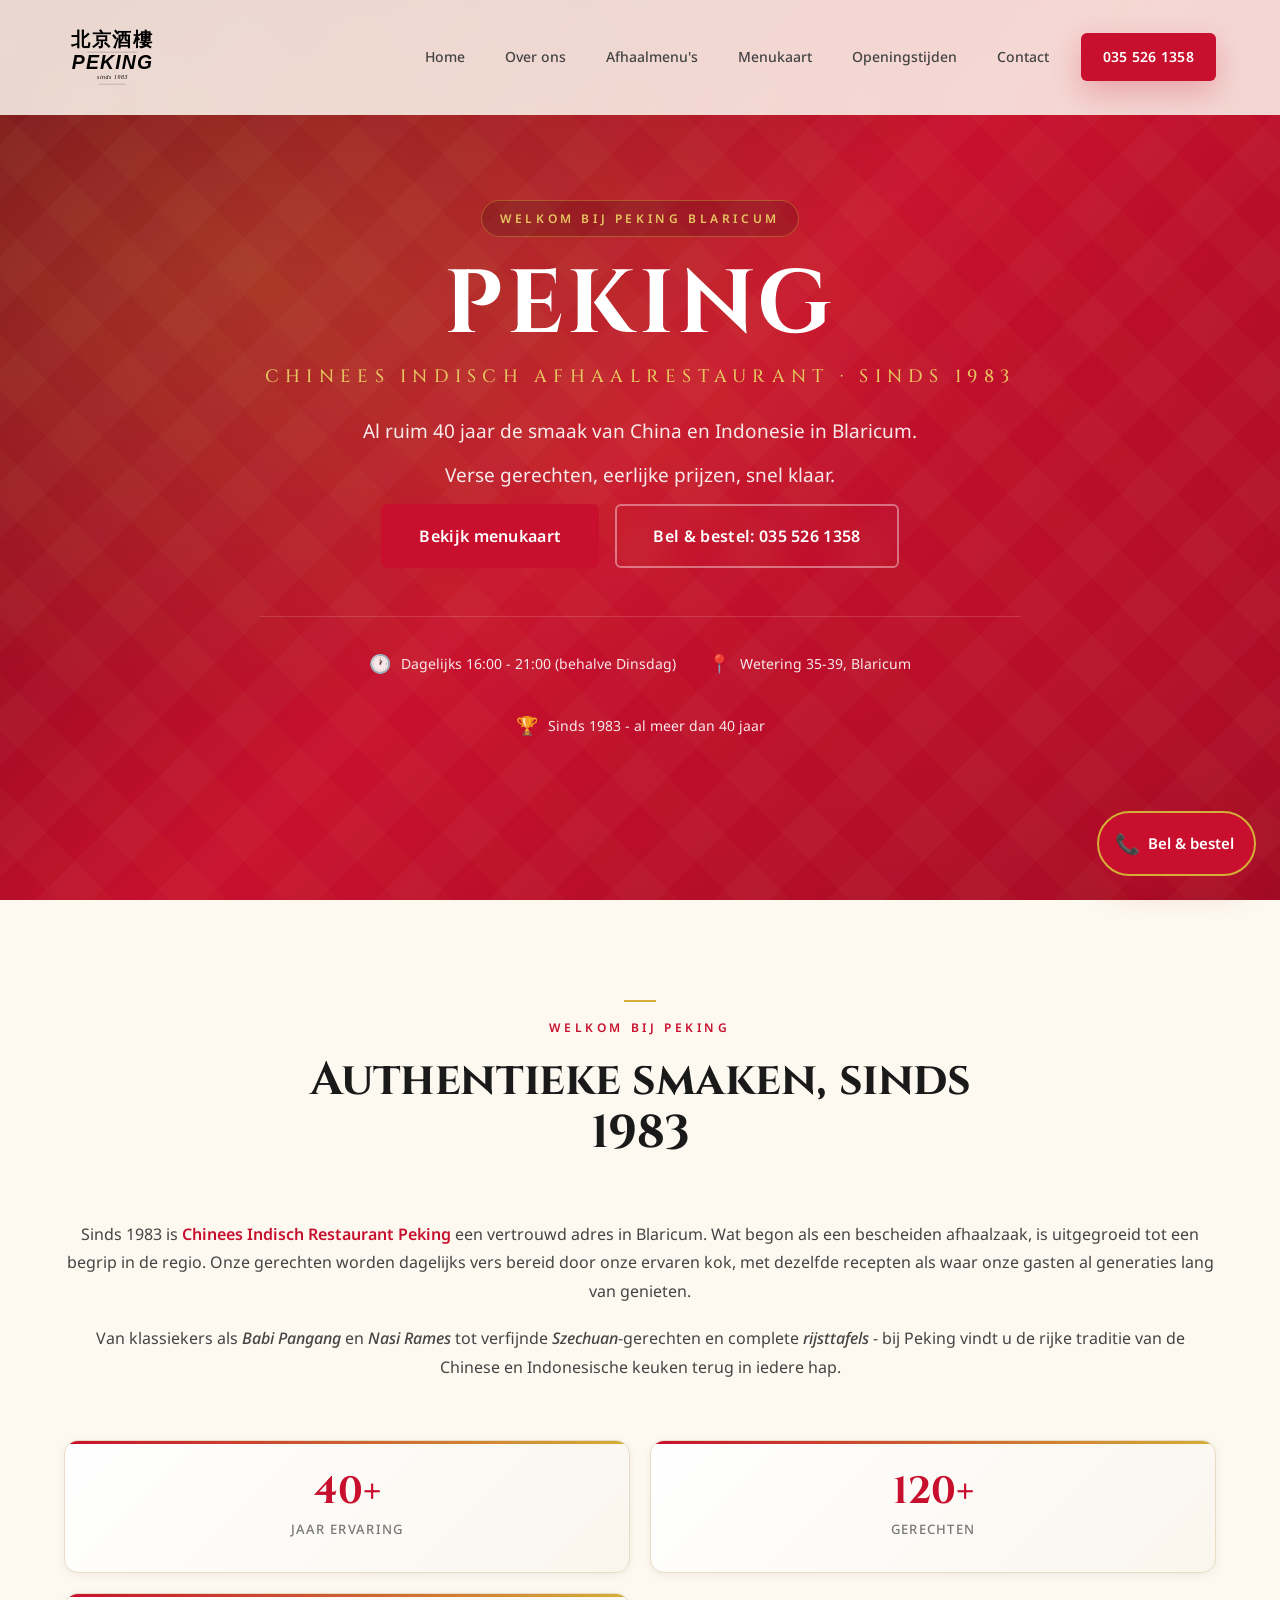
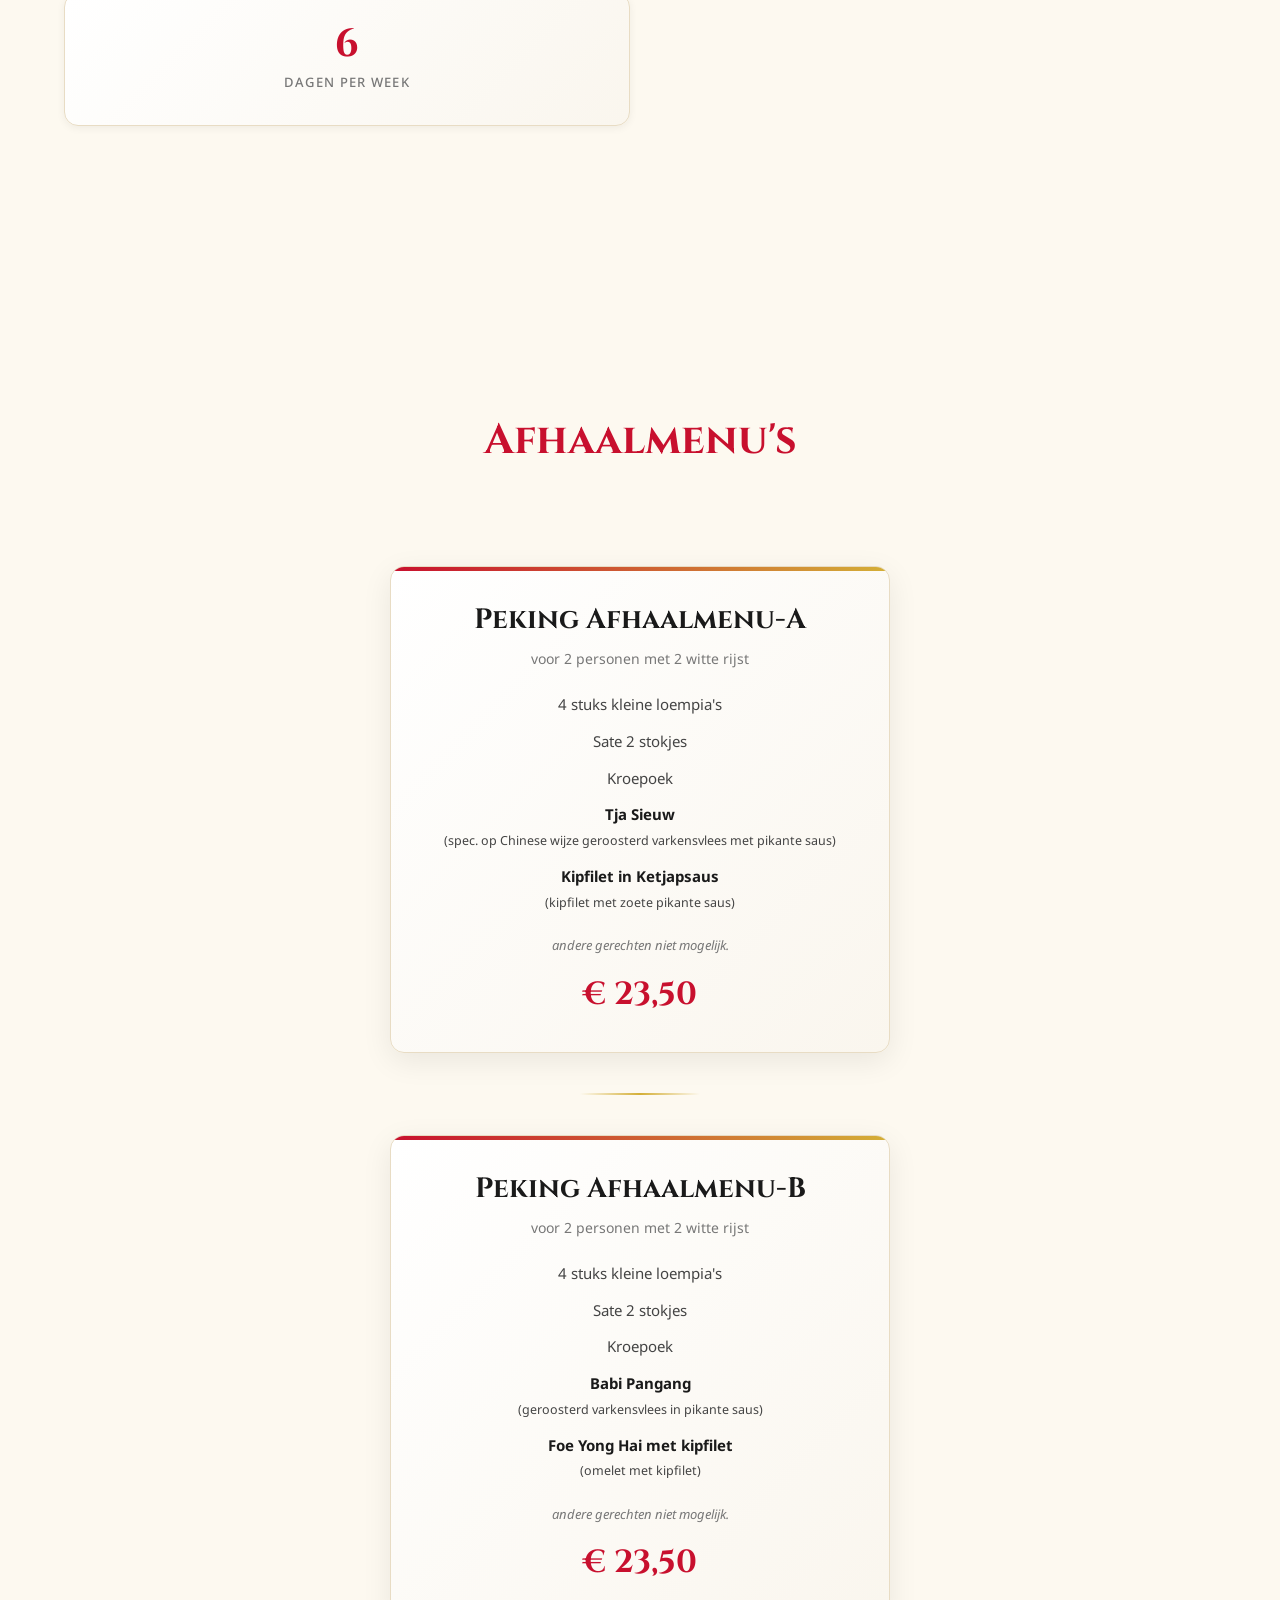
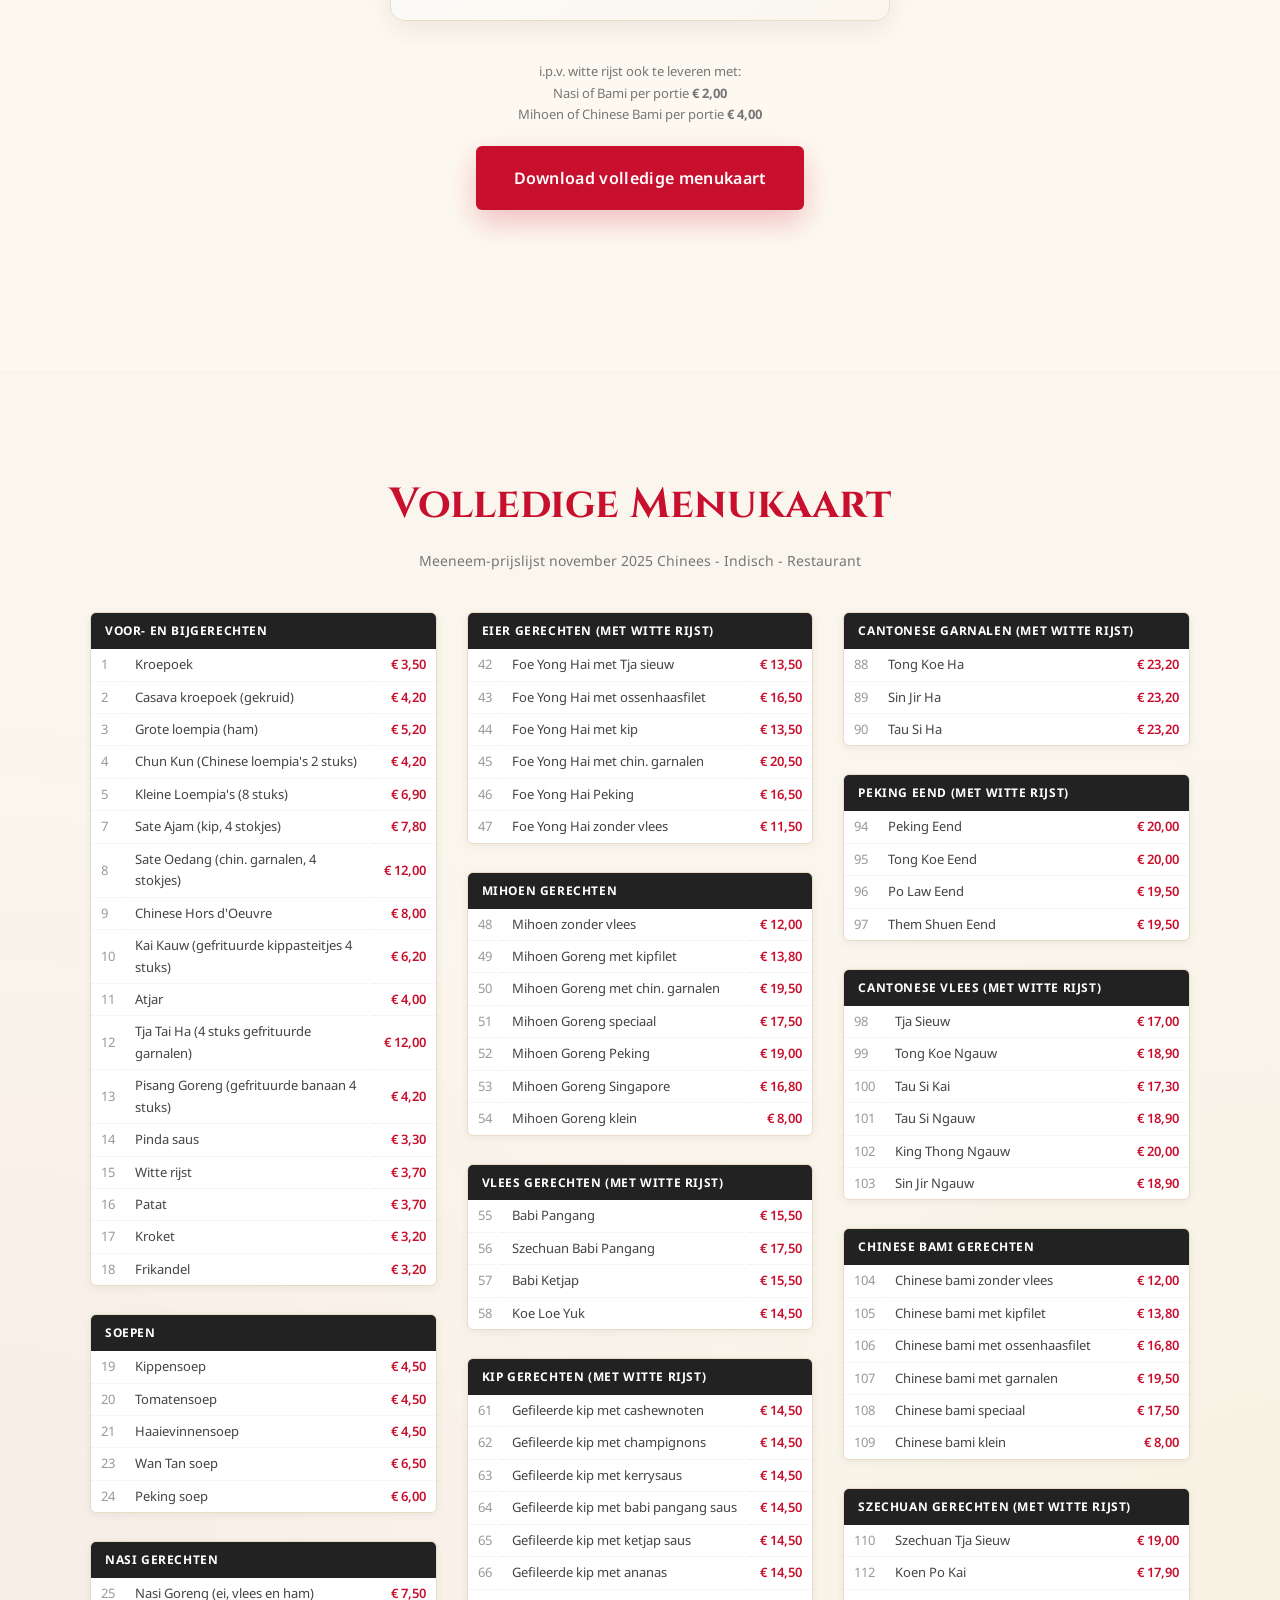
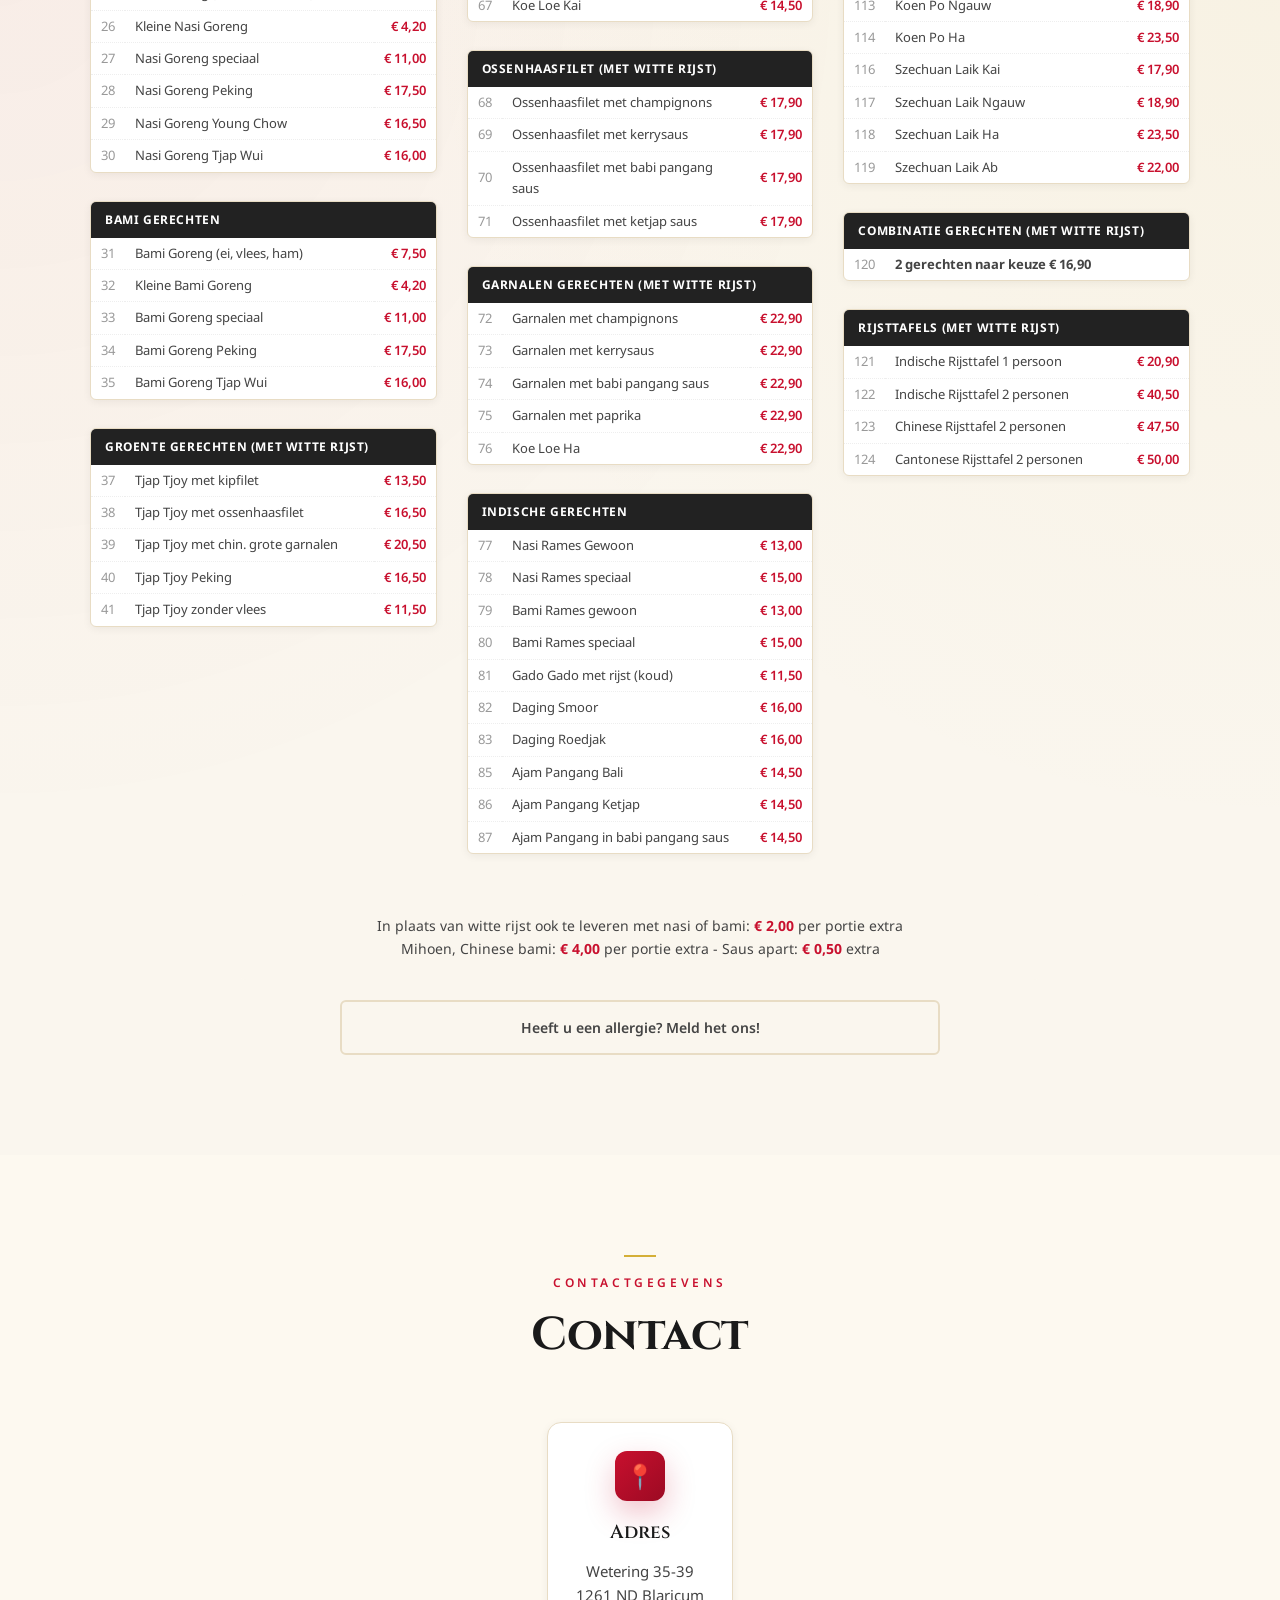
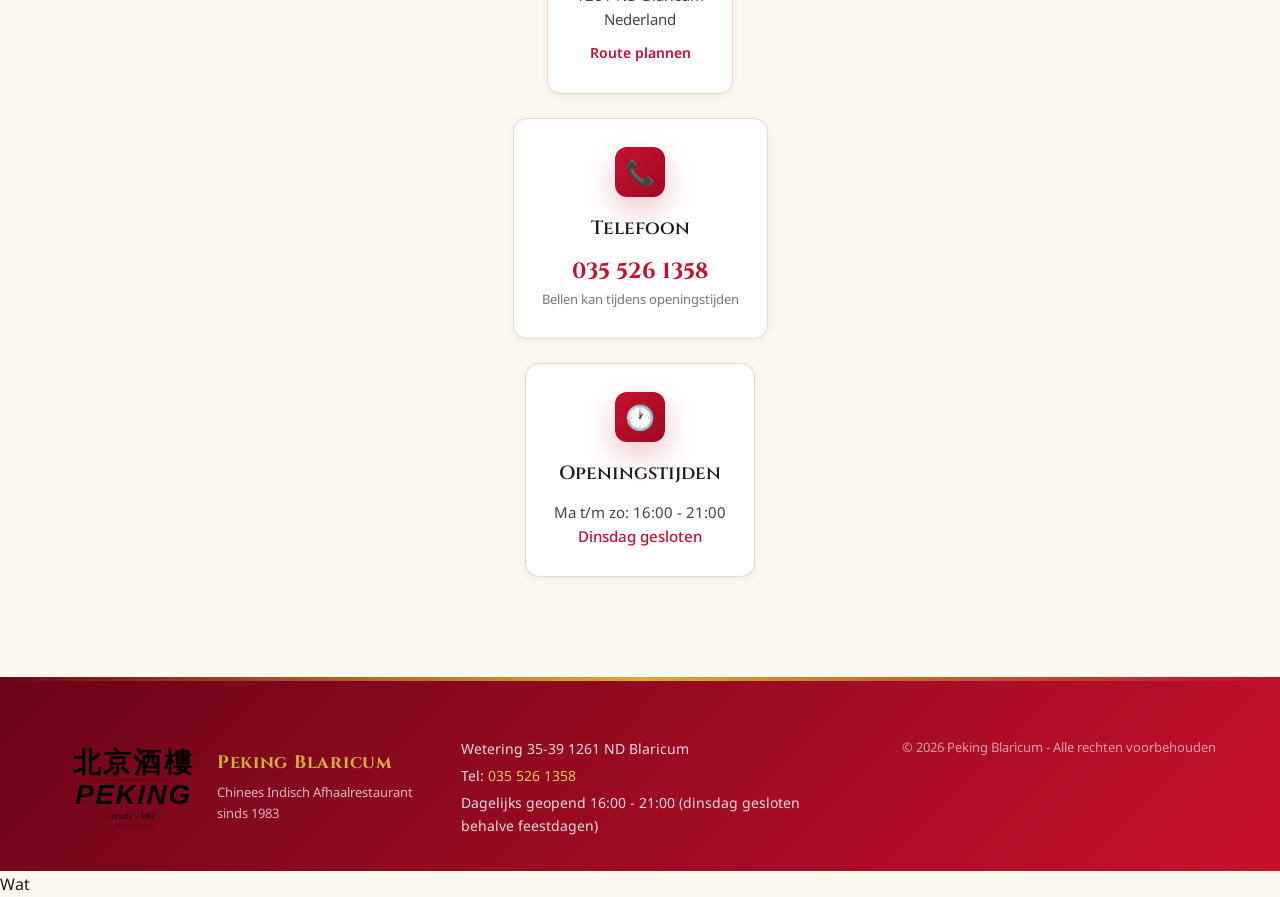
==== commit 054c95a4: "Update hero text layout: split into two centered lines with reduced spacing" ====
--- a/index.html
+++ b/index.html
@@ -79,7 +79,8 @@
                     <span class="hero-title-nl">Peking</span>
                     <span class="hero-title-sub">Chinees Indisch Afhaalrestaurant · sinds 1983</span>
                 </h1>
-                <p class="hero-lead">Al ruim 40 jaar de smaak van China en Indonesie in Blaricum. Verse gerechten, eerlijke prijzen, snel klaar.</p>
+                <p class="hero-lead">Al ruim 40 jaar de smaak van China en Indonesie in Blaricum.</p>
+                <p class="hero-lead">Verse gerechten, eerlijke prijzen, snel klaar.</p>
                 <div class="hero-actions">
                     <a href="#afhaalmenus" class="btn btn-primary btn-lg">Bekijk menukaart</a>
                     <a href="tel:0355261358" class="btn btn-ghost btn-lg">Bel & bestel: 035 526 1358</a>
@@ -441,5 +442,5 @@
     </a>
 
     <script src="script.js"></script>
-</body>
+</body>Wat 
 </html>
--- a/style.css
+++ b/style.css
@@ -1,4 +1,4 @@
-﻿/* Part 1 - Vars, reset, header */
+﻿/* Pel art 1 - Vars, reset, header */
 :root {
     --color-red: #c8102e;
     --color-red-dark: #9c0a23;
@@ -70,7 +70,7 @@
 .hero-title-cn { display: block; font-family: var(--font-cn); font-size: clamp(60px, 9vw, 120px); color: var(--color-gold); margin-bottom: 8px; text-shadow: 0 4px 30px rgba(212, 175, 55, 0.4); font-weight: 900; }
 .hero-title-nl { display: block; font-size: clamp(48px, 7vw, 90px); letter-spacing: 0.04em; text-transform: uppercase; }
 .hero-title-sub { display: block; font-size: clamp(14px, 1.4vw, 18px); font-weight: 500; color: var(--color-gold-light); letter-spacing: 0.35em; text-transform: uppercase; margin-top: 18px; }
-.hero-lead { font-size: clamp(16px, 1.5vw, 19px); line-height: 1.7; color: rgba(255, 255, 255, 0.9); margin-bottom: 36px; max-width: 620px; }
+.hero-lead { font-size: clamp(16px, 1.5vw, 19px); line-height: 1.7; color: rgba(255, 255, 255, 0.9); margin-bottom: 12px; max-width: 620px; text-align: center; margin-left: auto; margin-right: auto; }
 .hero-actions { display: flex; gap: 16px; flex-wrap: wrap; margin-bottom: 48px; }
 .hero-meta { display: flex; gap: 32px; flex-wrap: wrap; padding-top: 32px; border-top: 1px solid rgba(255, 255, 255, 0.15); }
 .hero-meta-item { display: flex; align-items: center; gap: 10px; font-size: 14px; color: rgba(255, 255, 255, 0.9); }
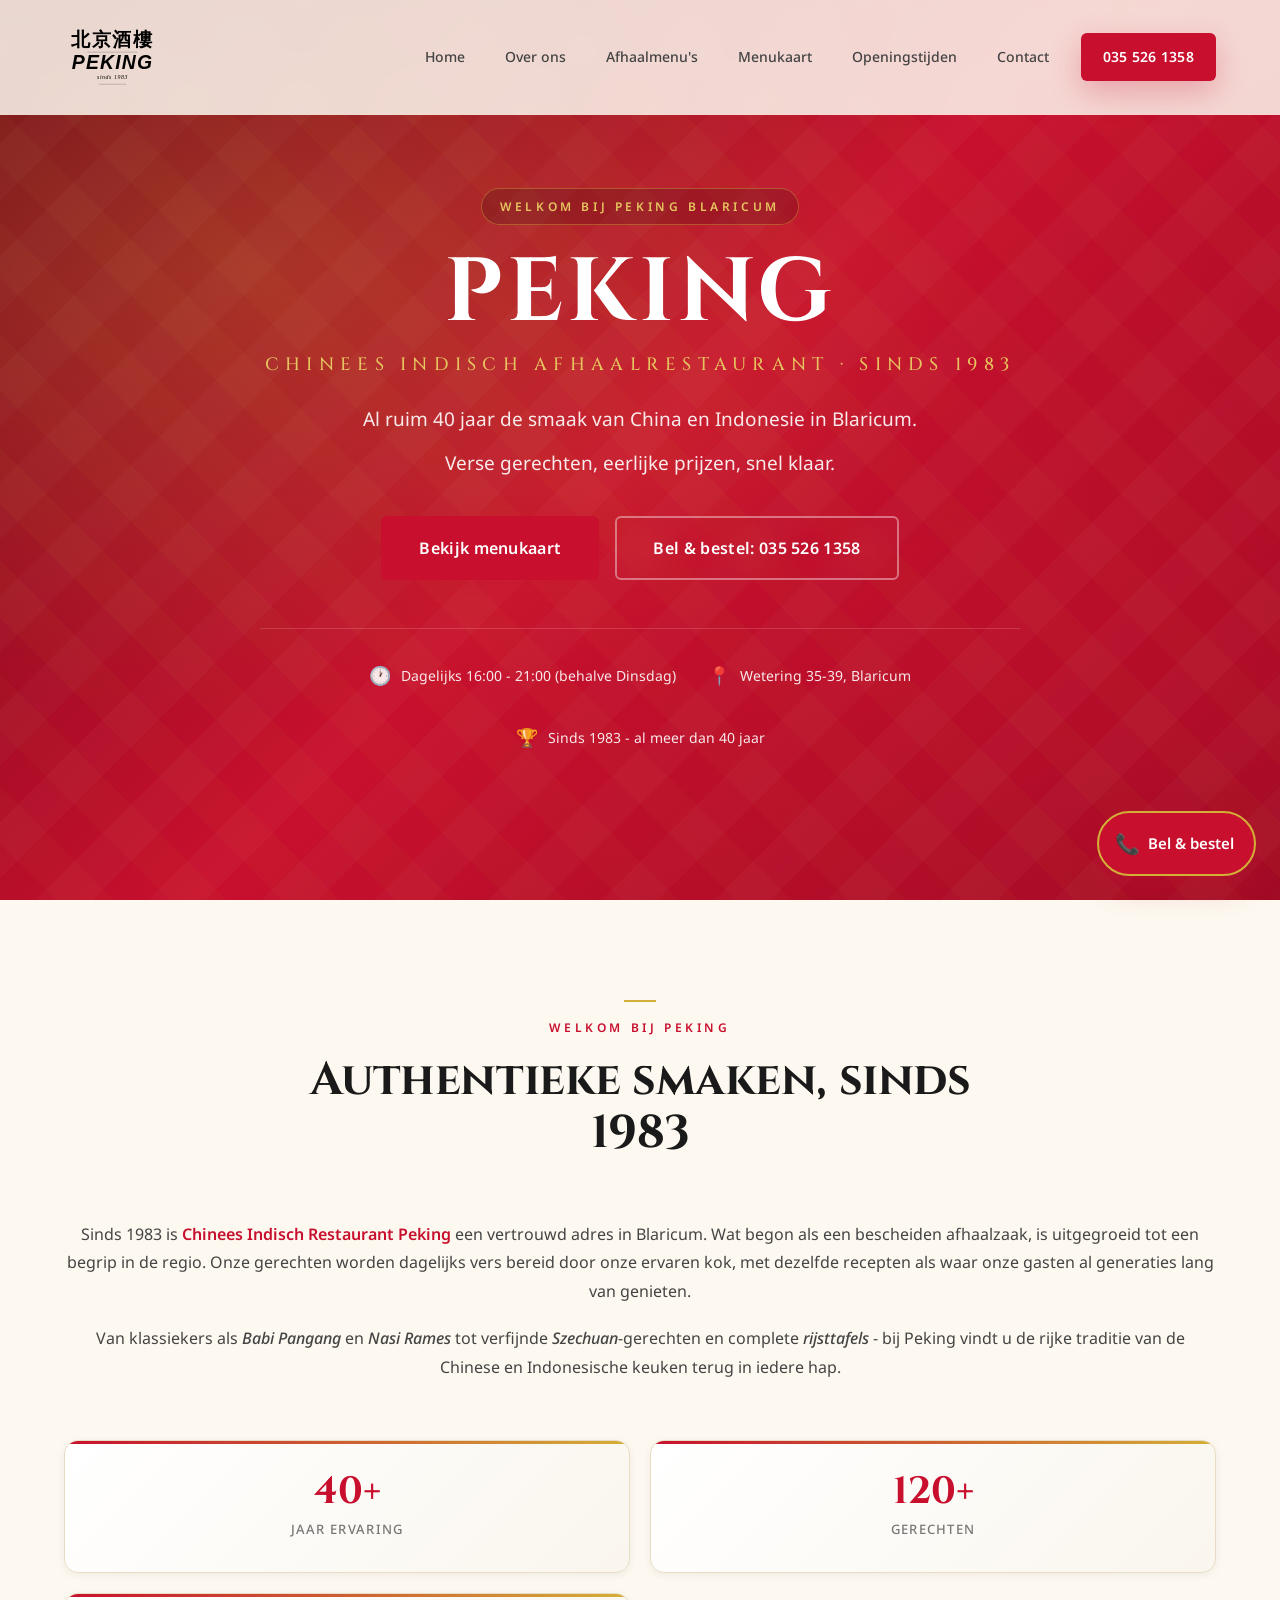
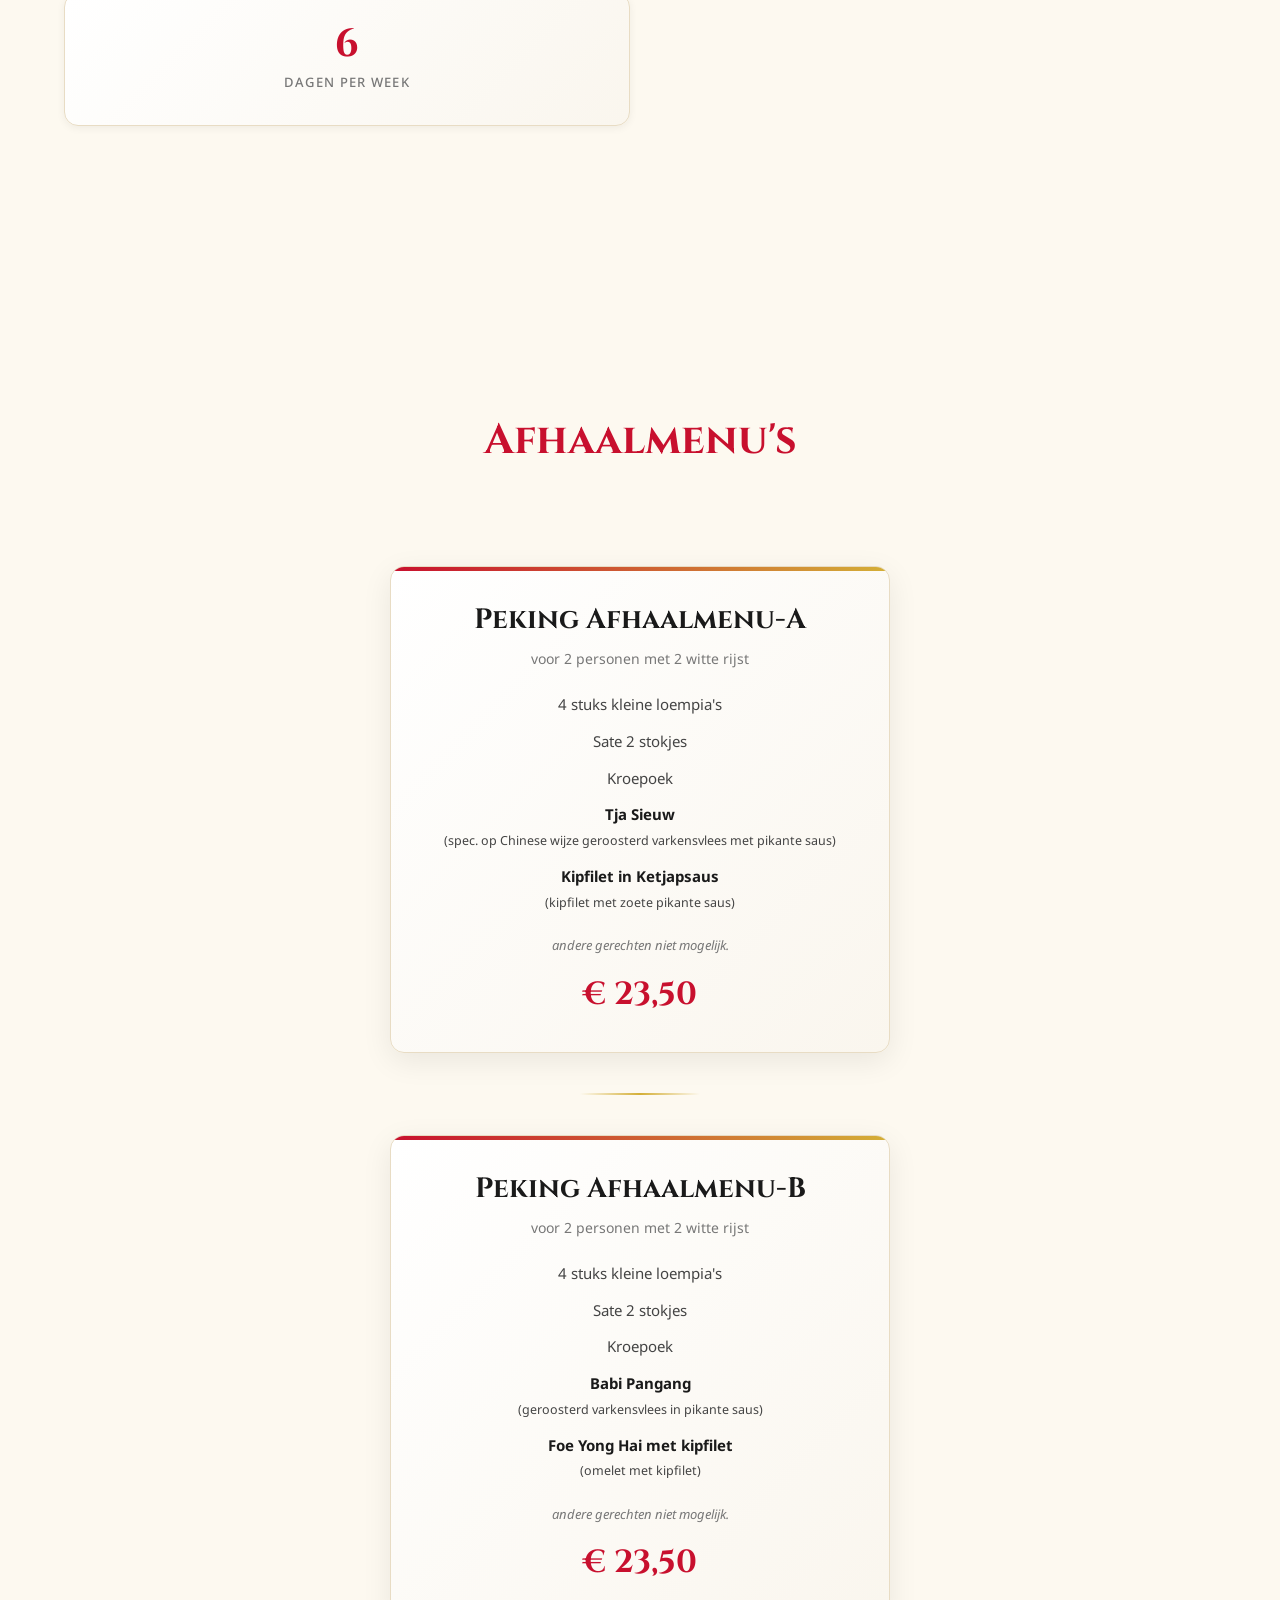
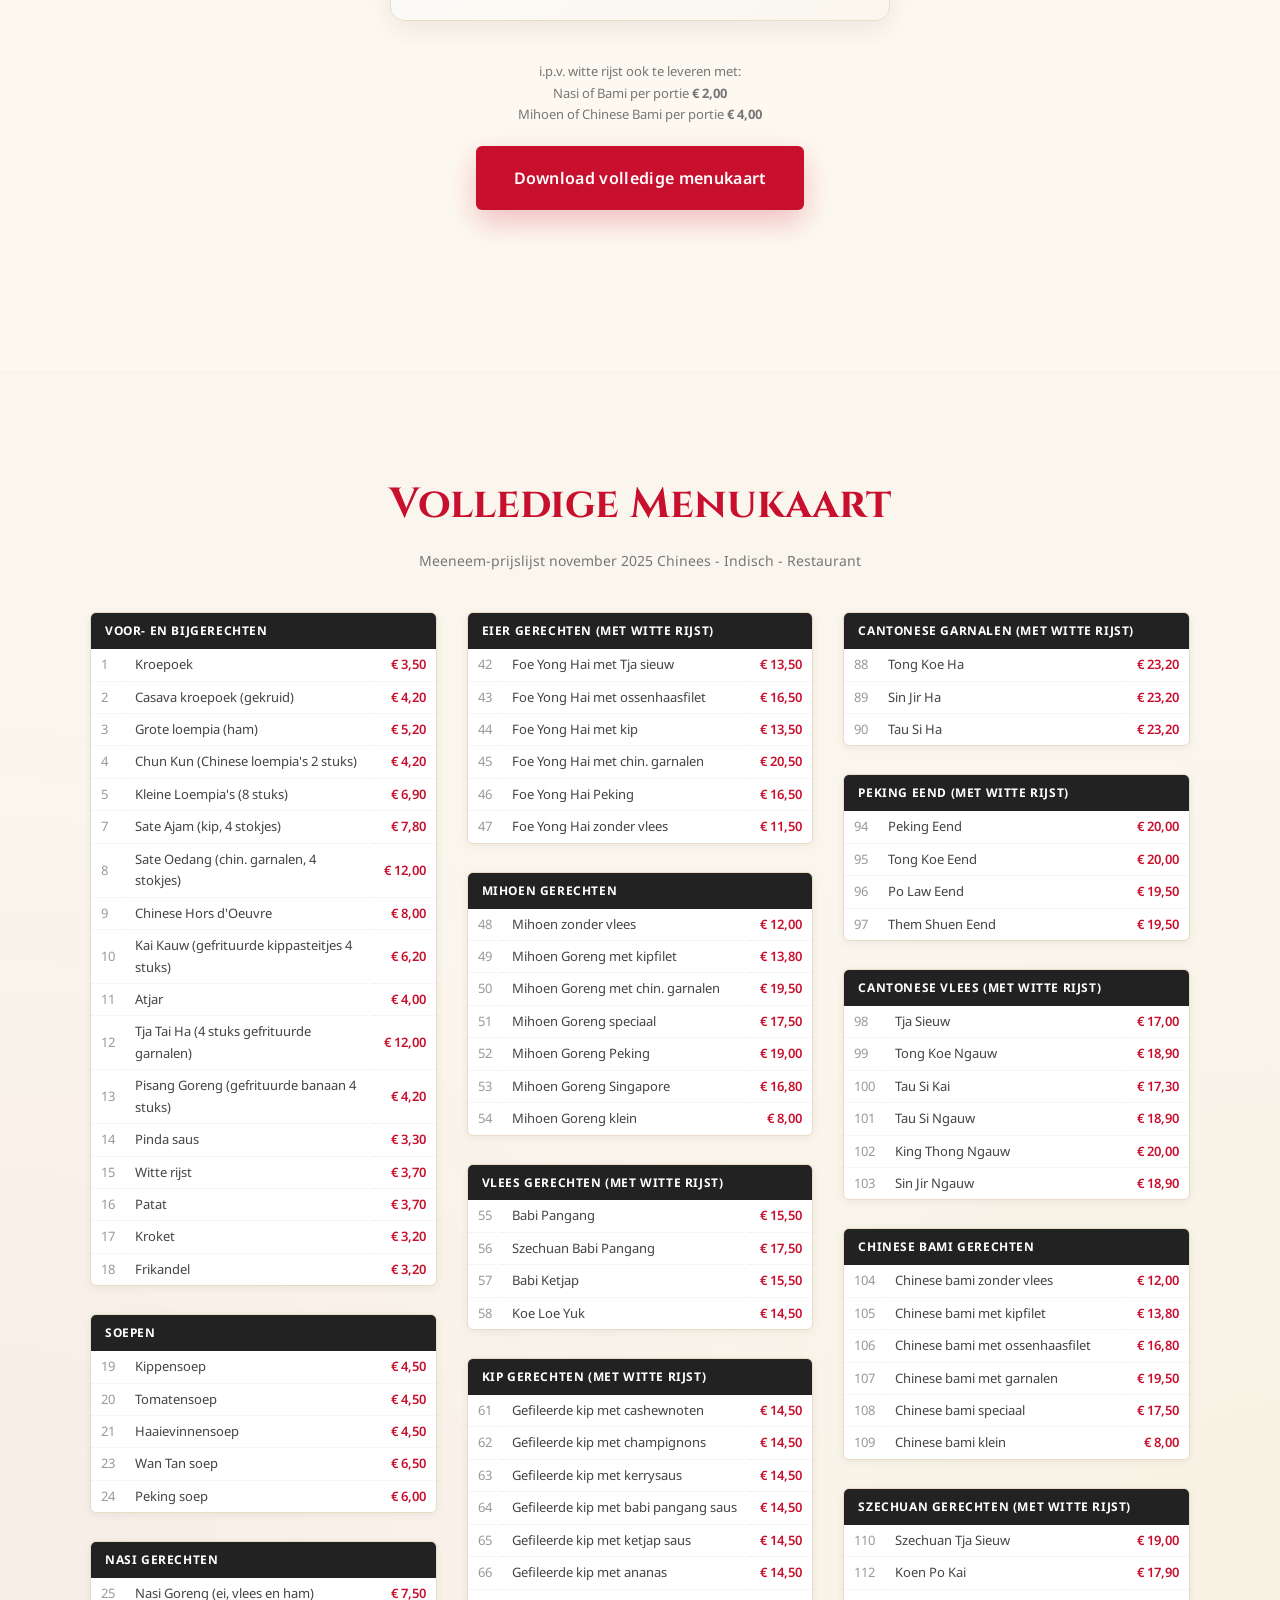
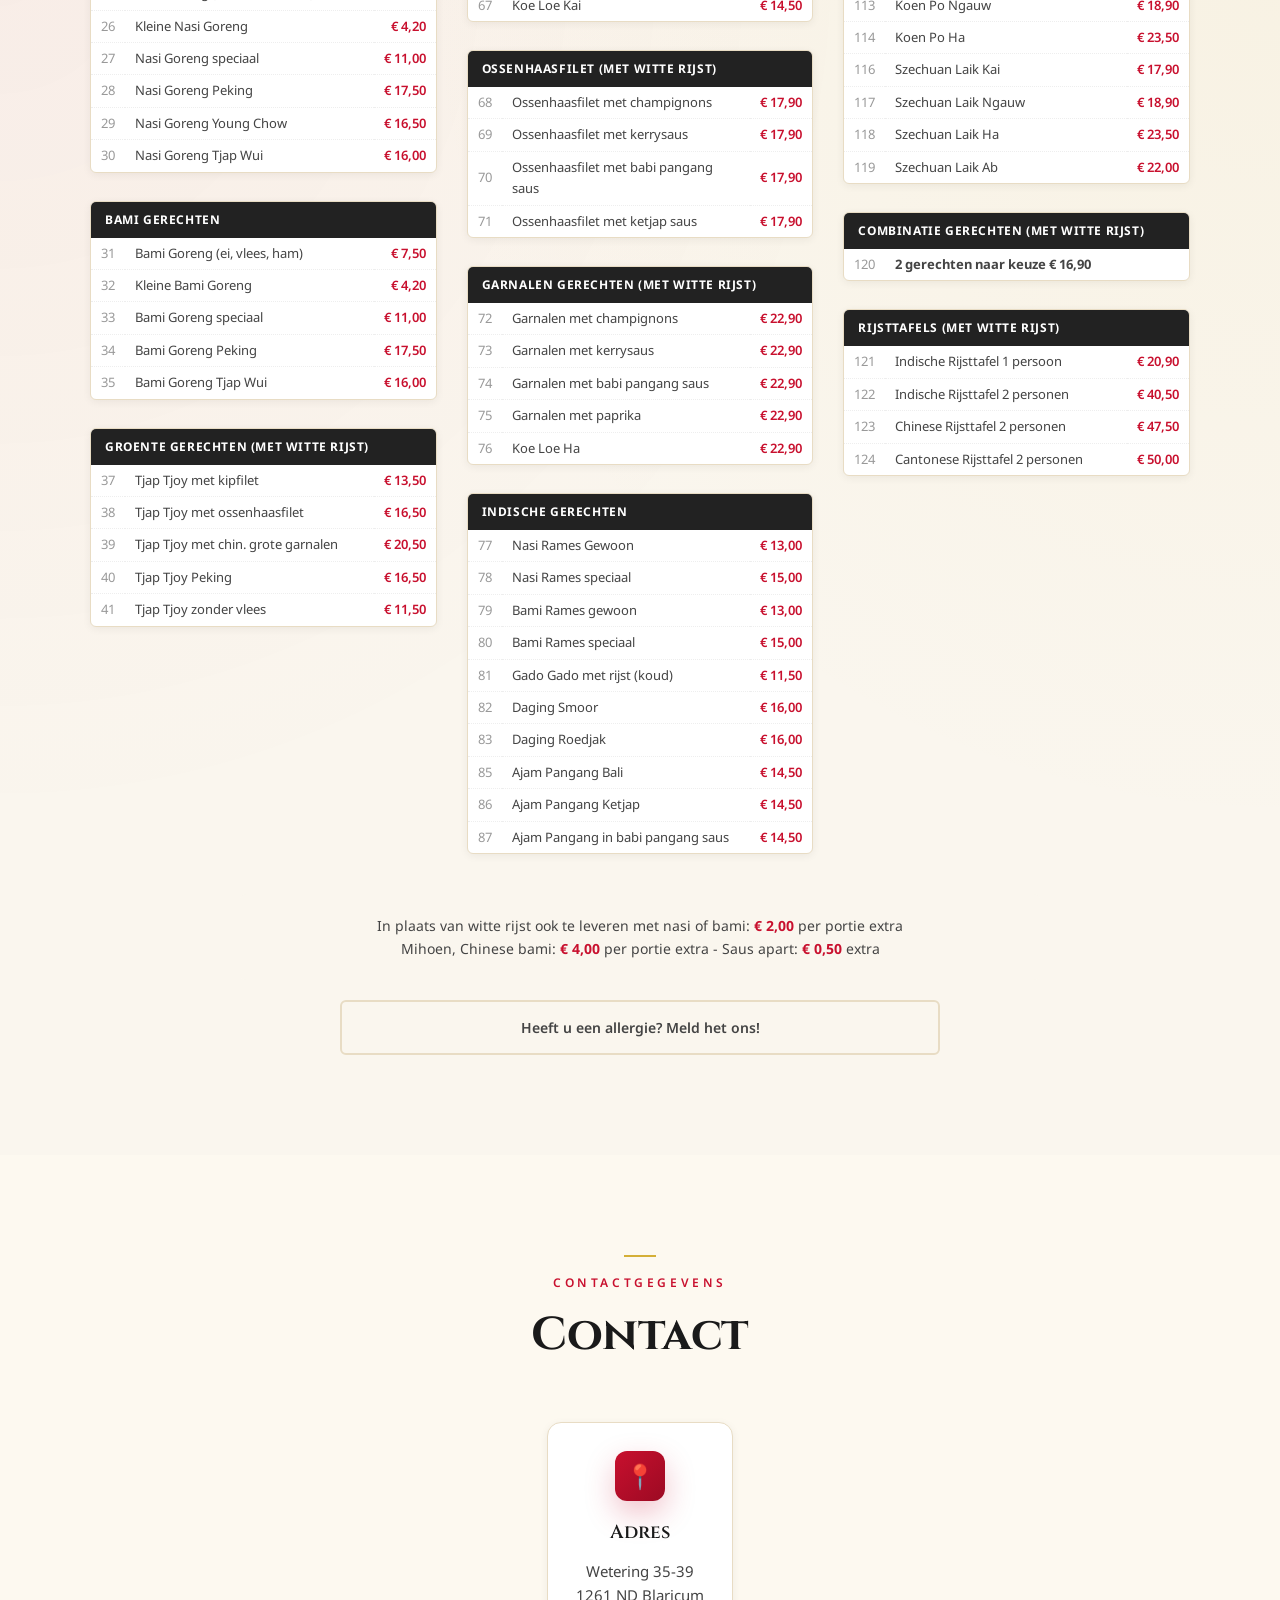
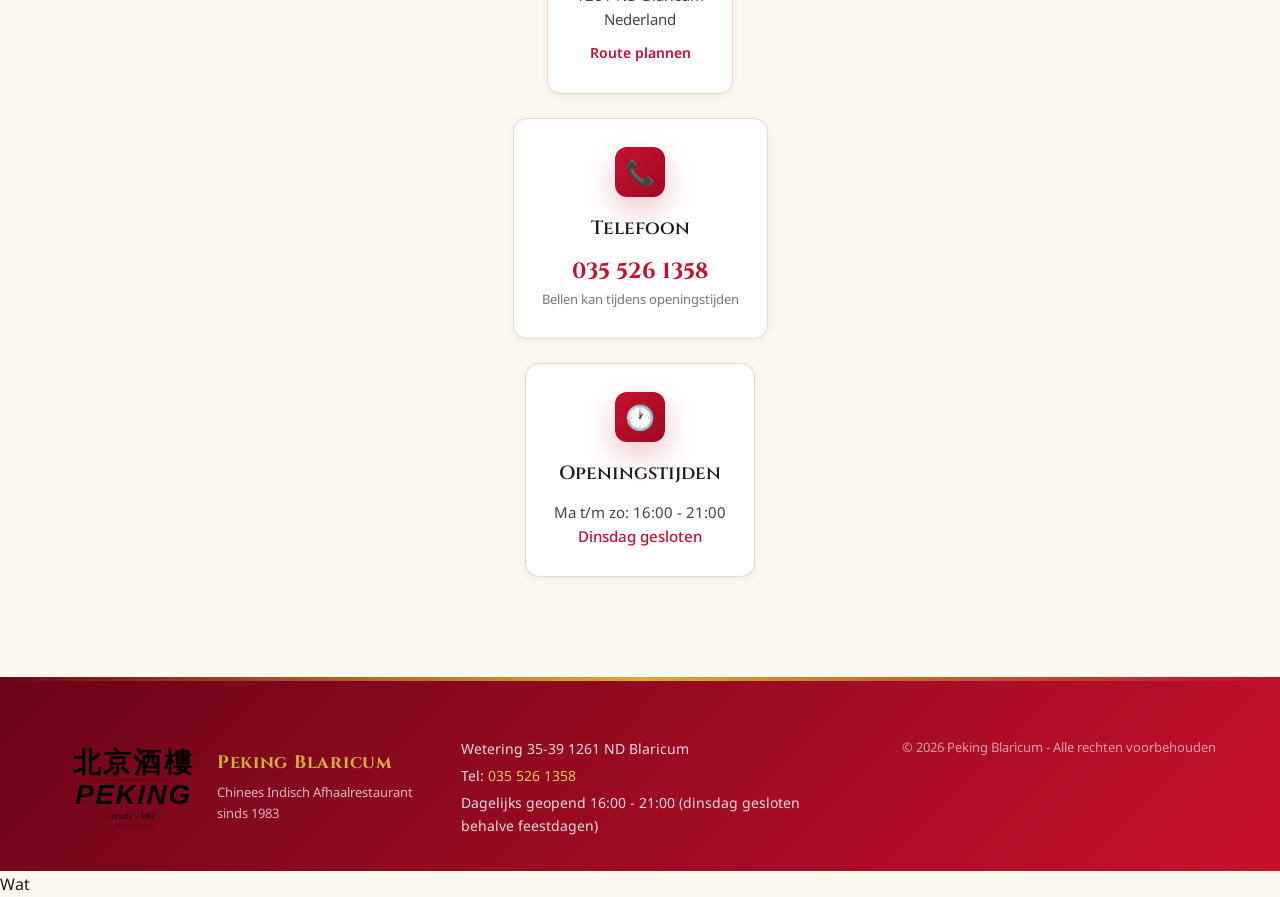
==== commit dcd61f90: "Fix hero text alignment: wrap text lines in dedicated container with proper centering" ====
--- a/index.html
+++ b/index.html
@@ -79,8 +79,10 @@
                     <span class="hero-title-nl">Peking</span>
                     <span class="hero-title-sub">Chinees Indisch Afhaalrestaurant · sinds 1983</span>
                 </h1>
-                <p class="hero-lead">Al ruim 40 jaar de smaak van China en Indonesie in Blaricum.</p>
-                <p class="hero-lead">Verse gerechten, eerlijke prijzen, snel klaar.</p>
+                <div class="hero-lead-container">
+                    <p class="hero-lead">Al ruim 40 jaar de smaak van China en Indonesie in Blaricum.</p>
+                    <p class="hero-lead">Verse gerechten, eerlijke prijzen, snel klaar.</p>
+                </div>
                 <div class="hero-actions">
                     <a href="#afhaalmenus" class="btn btn-primary btn-lg">Bekijk menukaart</a>
                     <a href="tel:0355261358" class="btn btn-ghost btn-lg">Bel & bestel: 035 526 1358</a>
--- a/style.css
+++ b/style.css
@@ -70,7 +70,8 @@
 .hero-title-cn { display: block; font-family: var(--font-cn); font-size: clamp(60px, 9vw, 120px); color: var(--color-gold); margin-bottom: 8px; text-shadow: 0 4px 30px rgba(212, 175, 55, 0.4); font-weight: 900; }
 .hero-title-nl { display: block; font-size: clamp(48px, 7vw, 90px); letter-spacing: 0.04em; text-transform: uppercase; }
 .hero-title-sub { display: block; font-size: clamp(14px, 1.4vw, 18px); font-weight: 500; color: var(--color-gold-light); letter-spacing: 0.35em; text-transform: uppercase; margin-top: 18px; }
-.hero-lead { font-size: clamp(16px, 1.5vw, 19px); line-height: 1.7; color: rgba(255, 255, 255, 0.9); margin-bottom: 12px; max-width: 620px; text-align: center; margin-left: auto; margin-right: auto; }
+.hero-lead-container { text-align: center; margin: 0 auto 36px; max-width: 620px; }
+.hero-lead { font-size: clamp(16px, 1.5vw, 19px); line-height: 1.7; color: rgba(255, 255, 255, 0.9); margin-bottom: 12px; display: block; }
 .hero-actions { display: flex; gap: 16px; flex-wrap: wrap; margin-bottom: 48px; }
 .hero-meta { display: flex; gap: 32px; flex-wrap: wrap; padding-top: 32px; border-top: 1px solid rgba(255, 255, 255, 0.15); }
 .hero-meta-item { display: flex; align-items: center; gap: 10px; font-size: 14px; color: rgba(255, 255, 255, 0.9); }
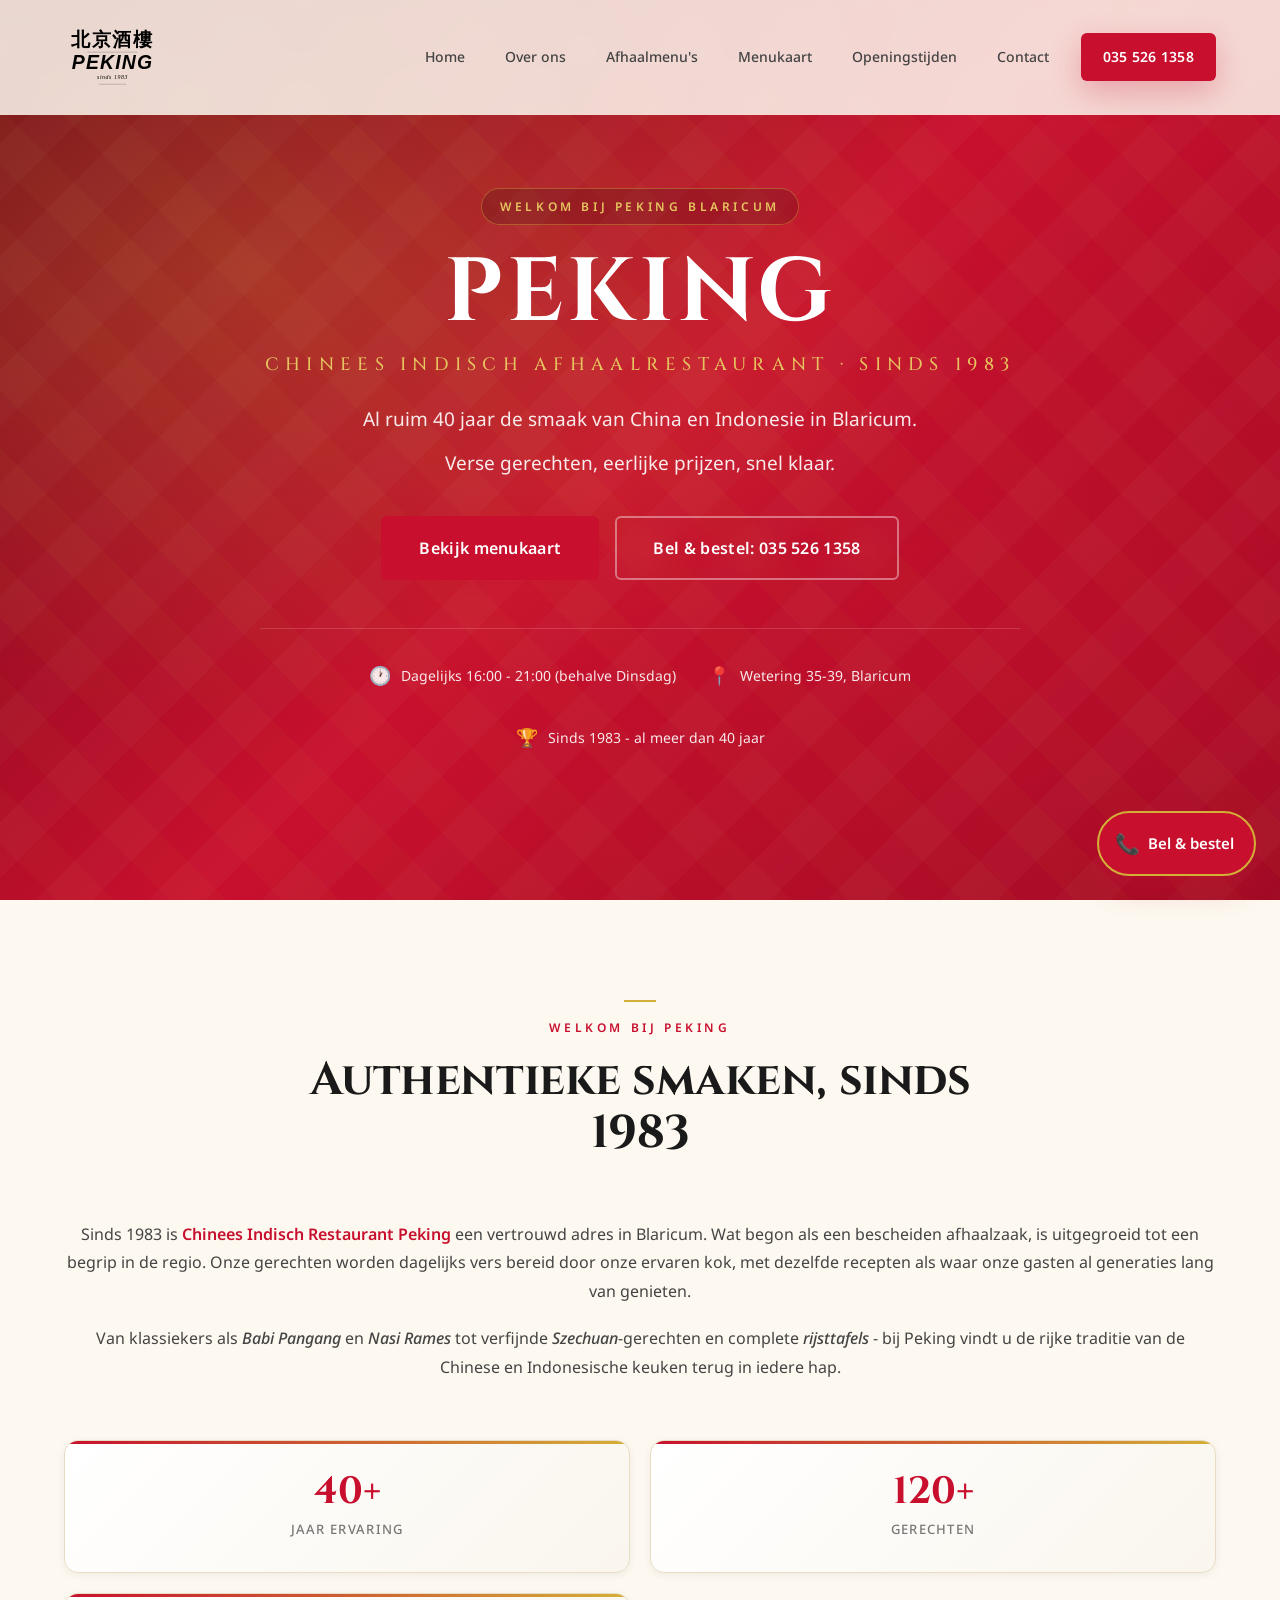
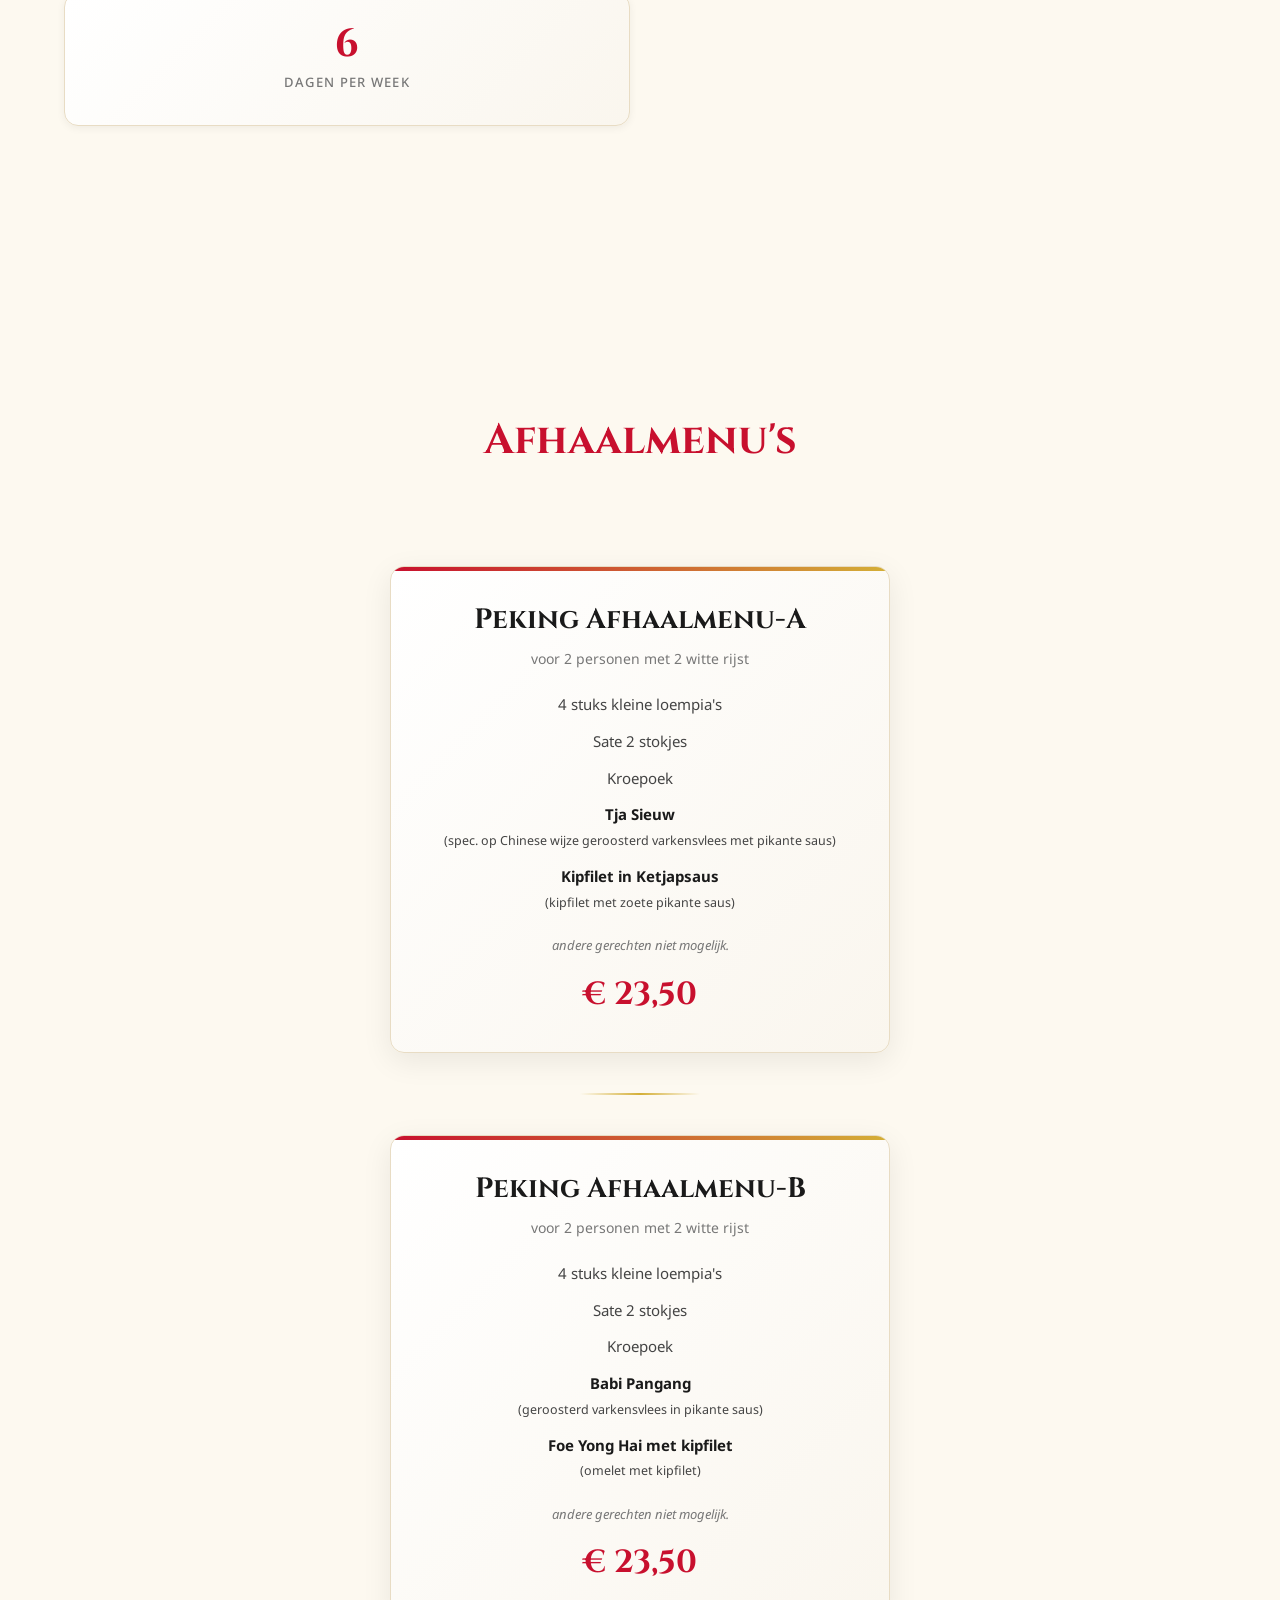
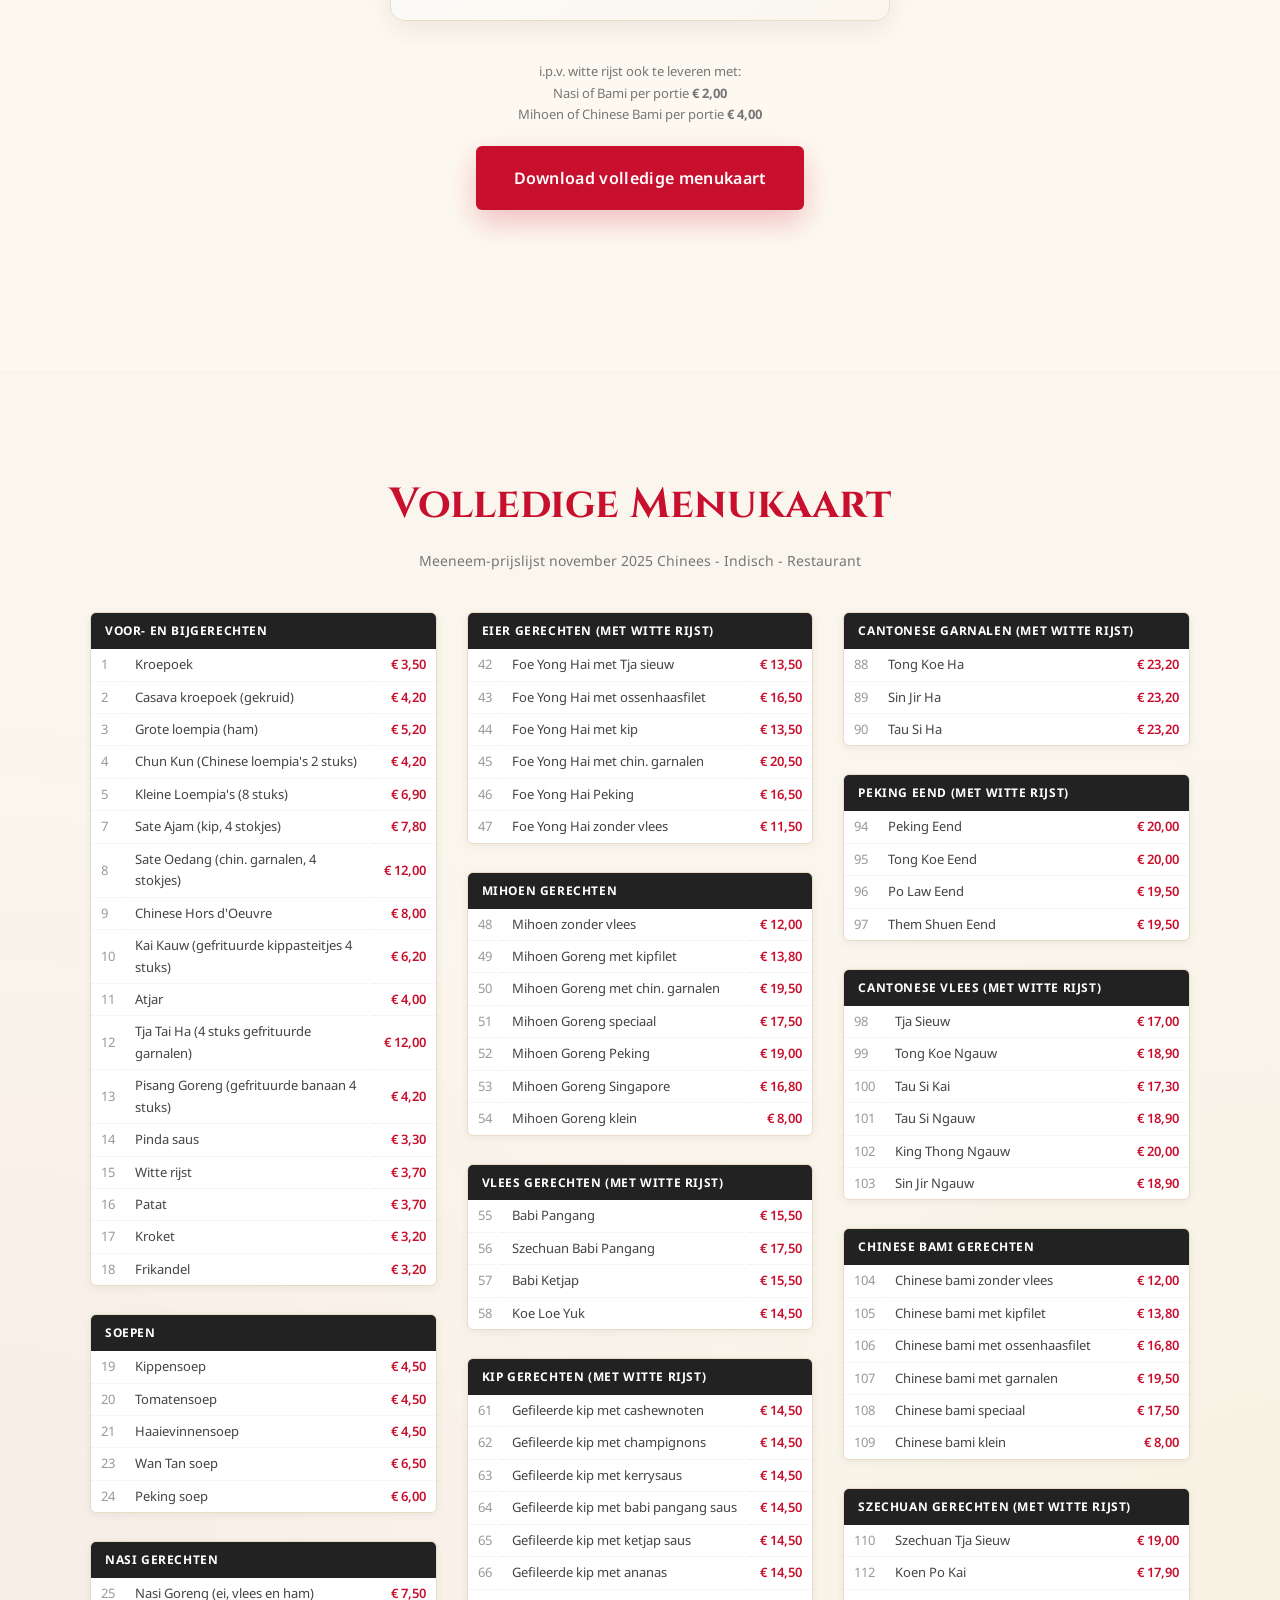
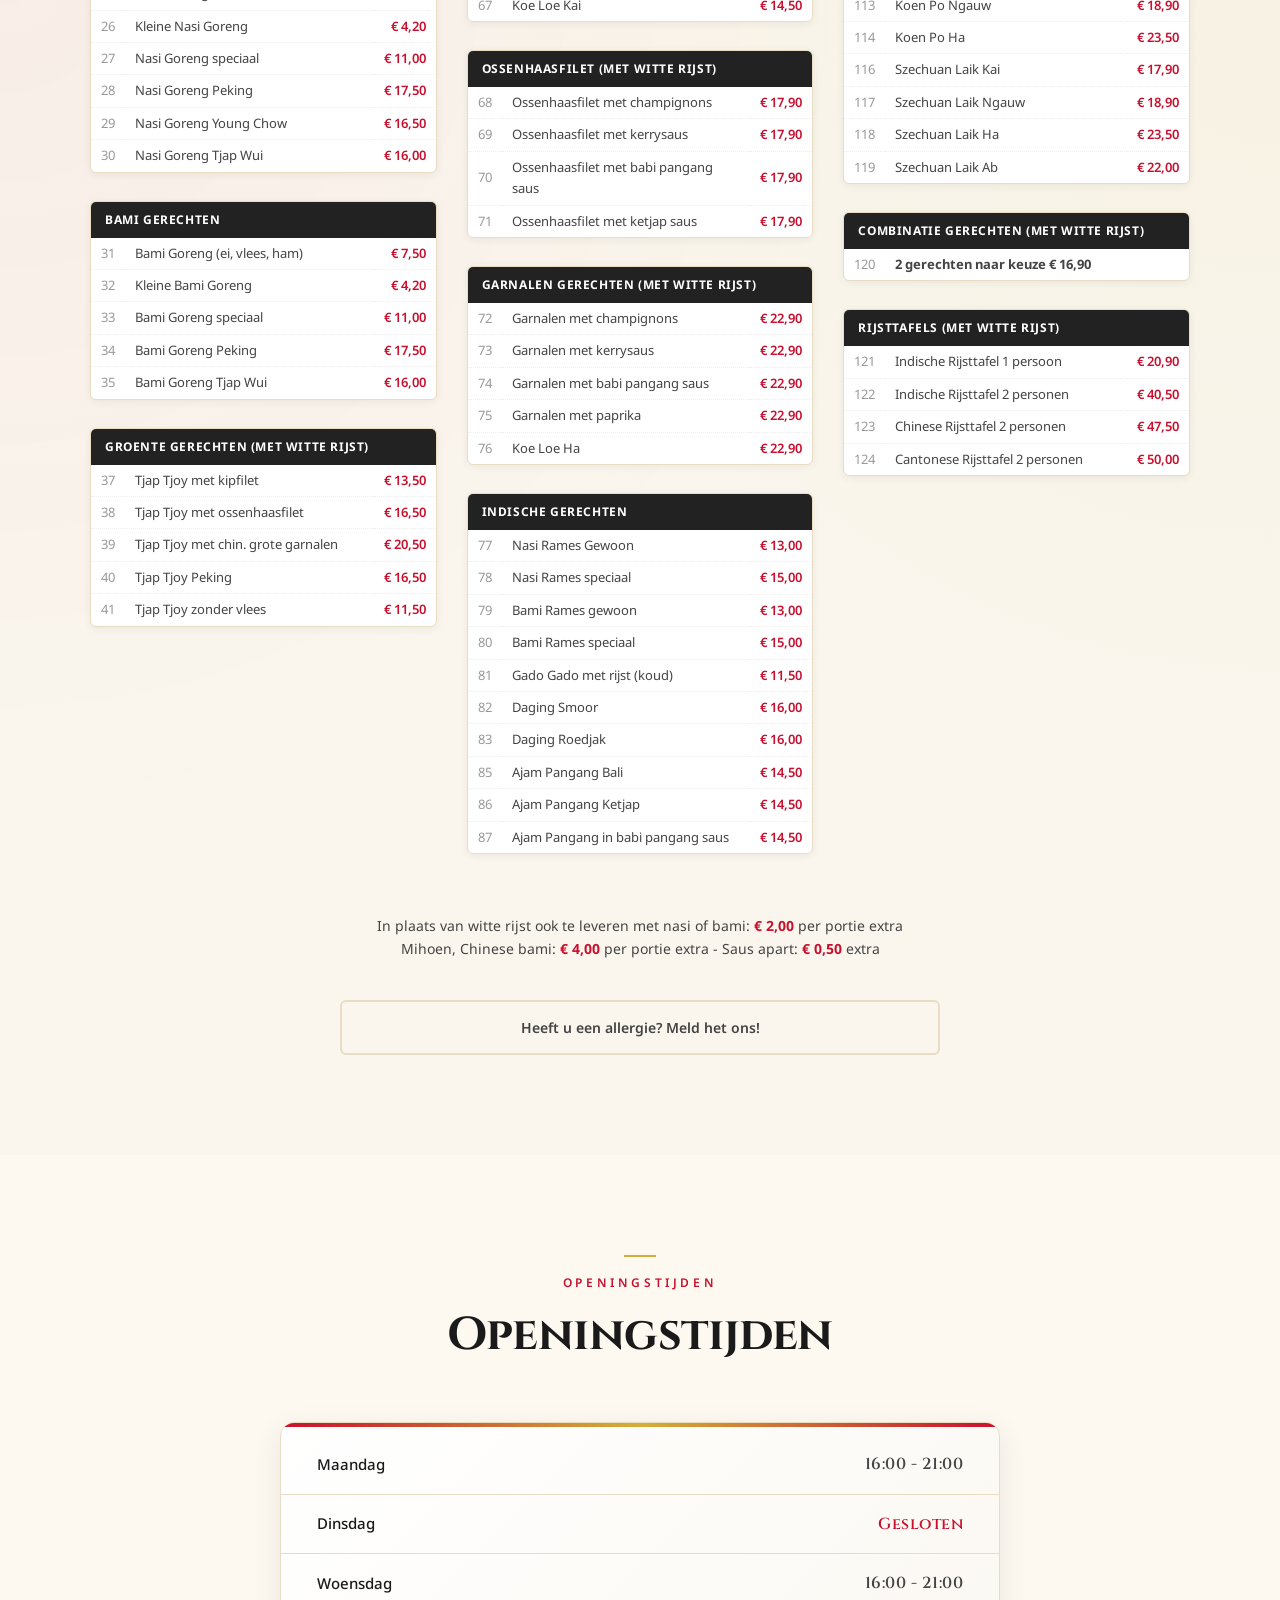
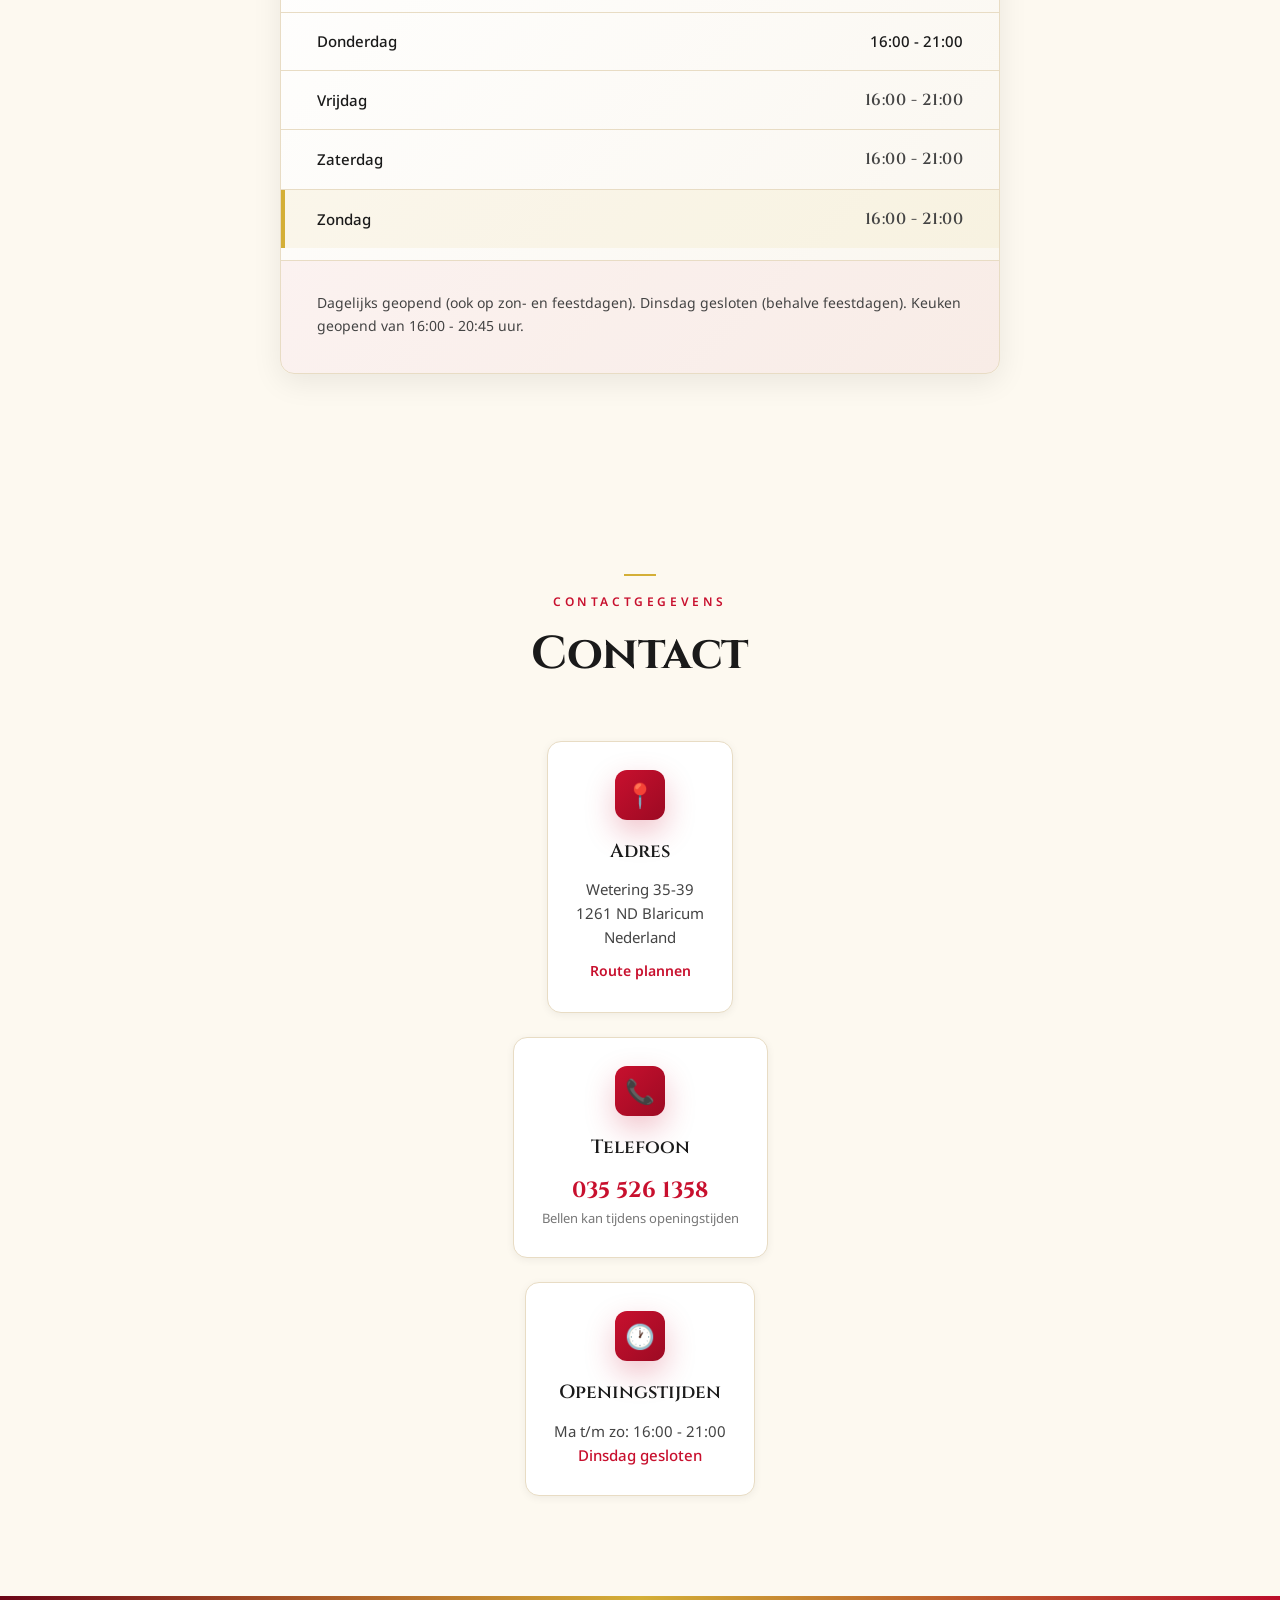
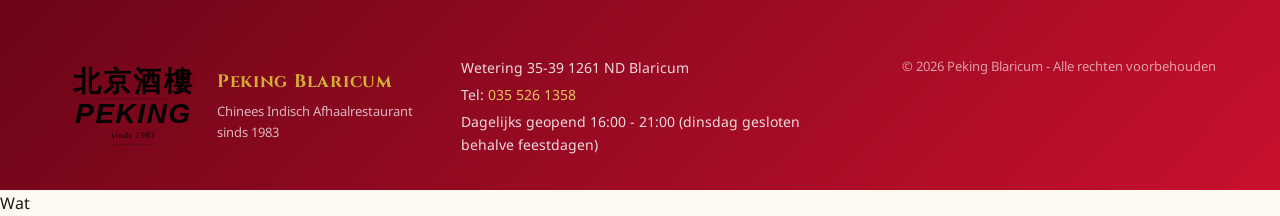
==== commit 45f4252d: "Restore missing opening hours section with proper styling" ====
--- a/index.html
+++ b/index.html
@@ -386,6 +386,30 @@
             
     </section>
 
+    <!-- Openingstijden -->
+    <section class="section" id="openingstijden">
+        <div class="container">
+            <div class="section-head section-head-center">
+                <span class="section-eyebrow">Openingstijden</span>
+                <h2 class="section-title">Openingstijden</h2>
+            </div>
+            <div class="hours-card">
+                <div class="hours-list">
+                    <div class="hours-row"><span class="hours-day">Maandag</span><span class="hours-time">16:00 - 21:00</span></div>
+                    <div class="hours-row closed"><span class="hours-day">Dinsdag</span><span class="hours-time">Gesloten</span></div>
+                    <div class="hours-row"><span class="hours-day">Woensdag</span><span class="hours-time">16:00 - 21:00</span></div>
+                    <div class="hours-row"><span class="hours-day">Donderdag</span><span class="hours-day">16:00 - 21:00</span></div>
+                    <div class="hours-row"><span class="hours-day">Vrijdag</span><span class="hours-time">16:00 - 21:00</span></div>
+                    <div class="hours-row"><span class="hours-day">Zaterdag</span><span class="hours-time">16:00 - 21:00</span></div>
+                    <div class="hours-row"><span class="hours-day">Zondag</span><span class="hours-time">16:00 - 21:00</span></div>
+                </div>
+                <div class="hours-note">
+                    <p>Dagelijks geopend (ook op zon- en feestdagen). Dinsdag gesloten (behalve feestdagen). Keuken geopend van 16:00 - 20:45 uur.</p>
+                </div>
+            </div>
+        </div>
+    </section>
+
     <!-- Contact -->
     <section class="section" id="contact">
         <div class="container">
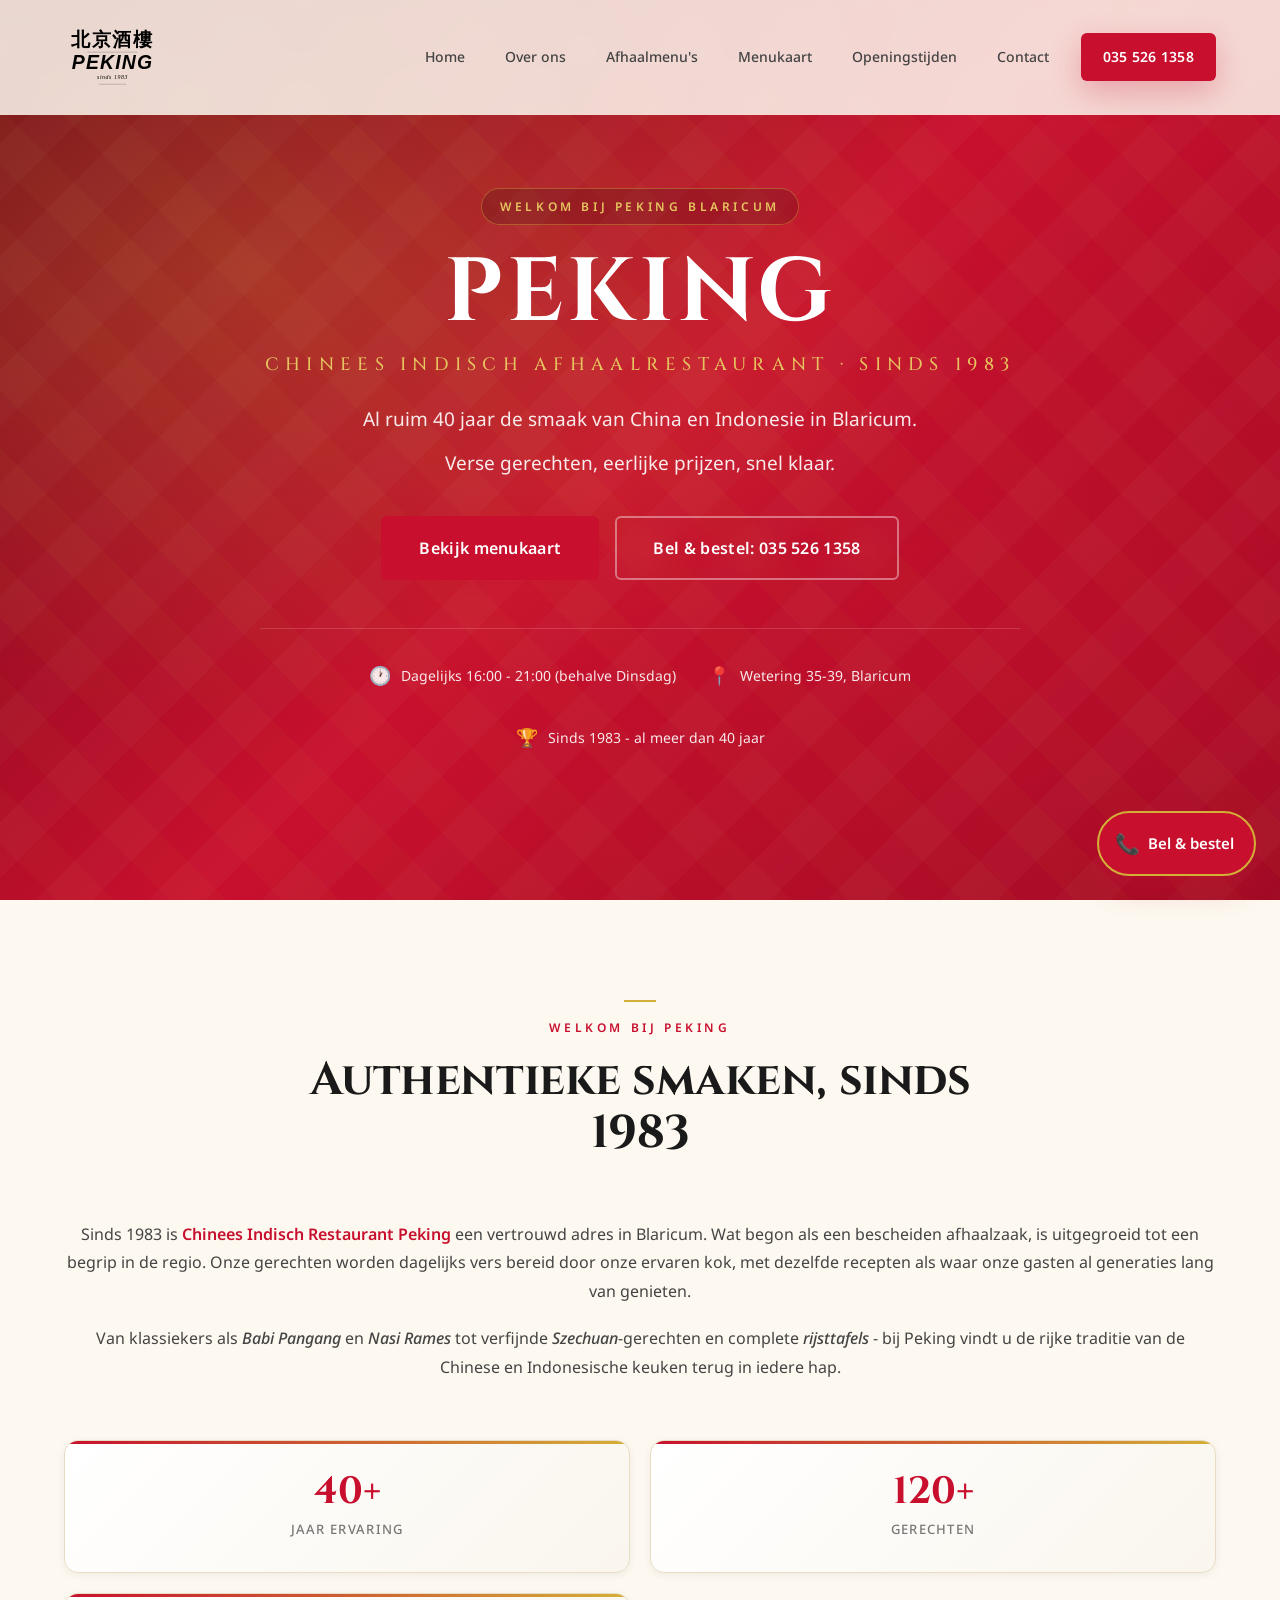
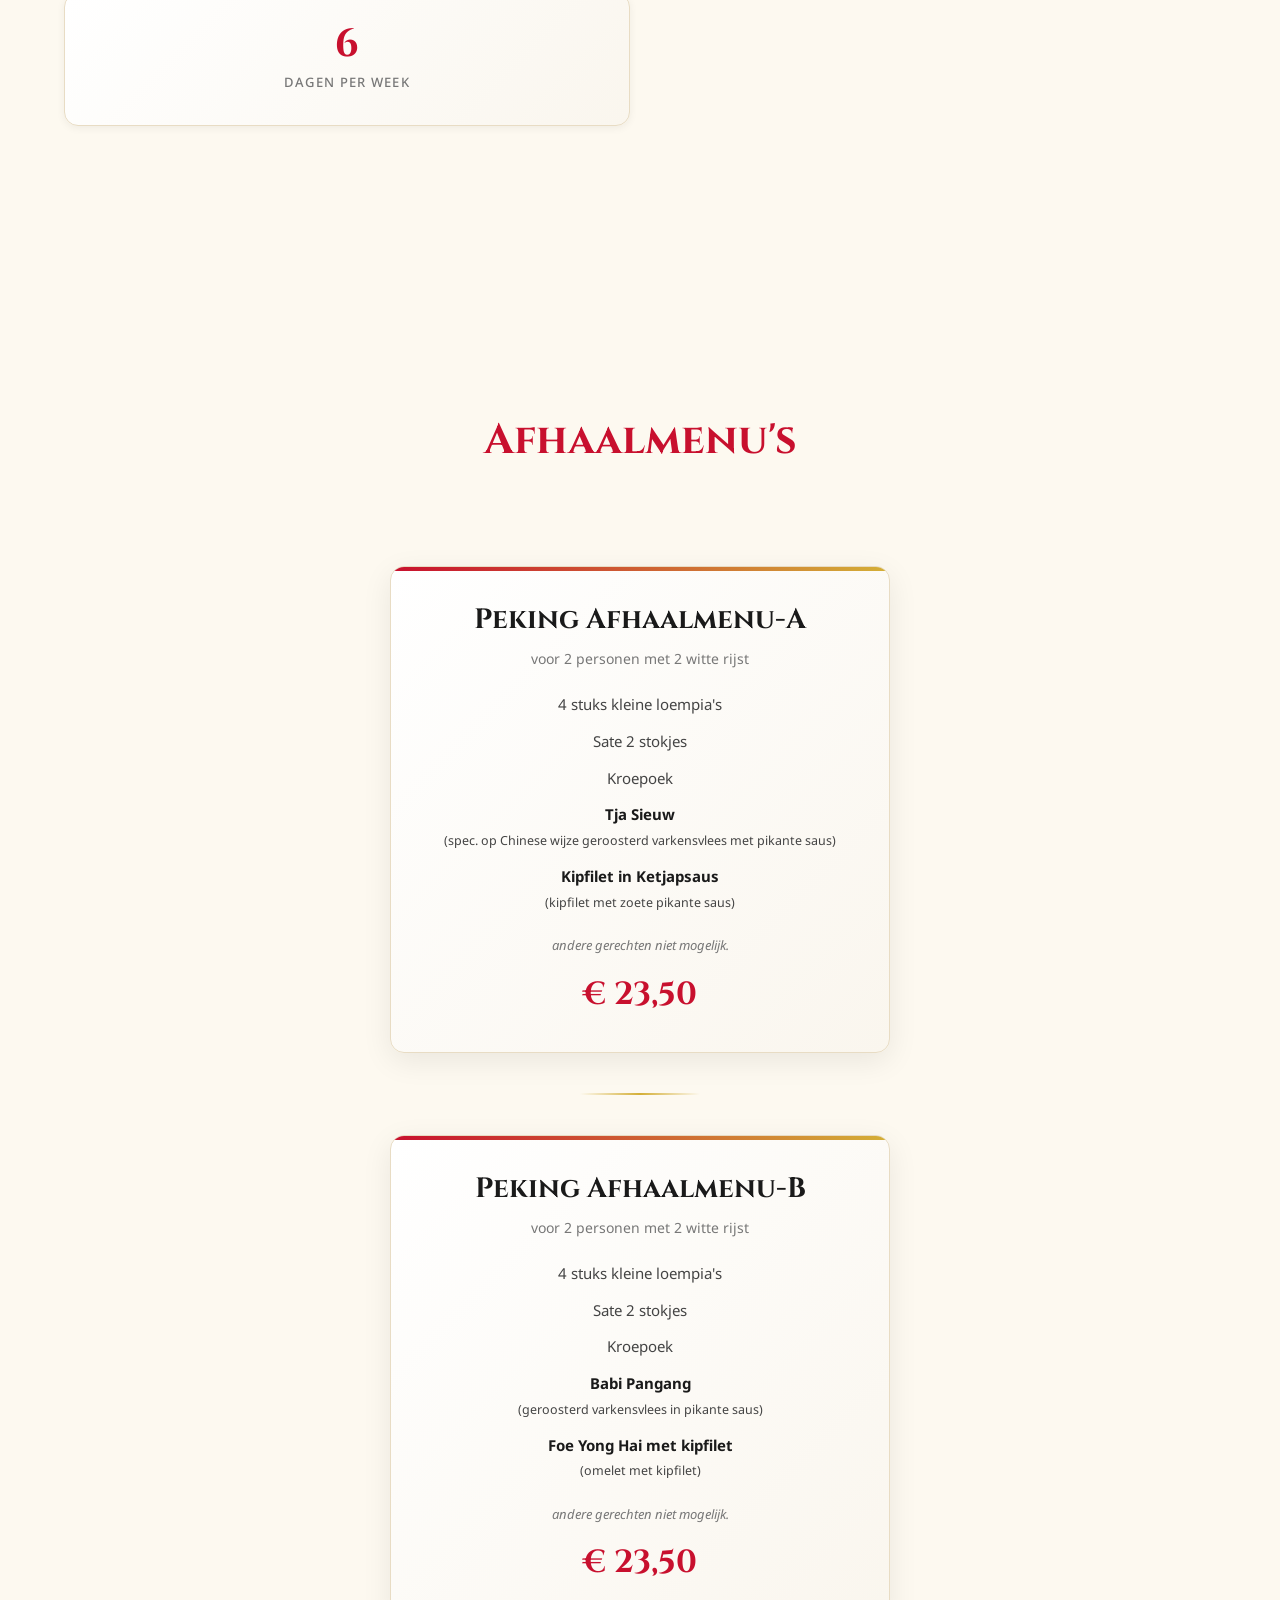
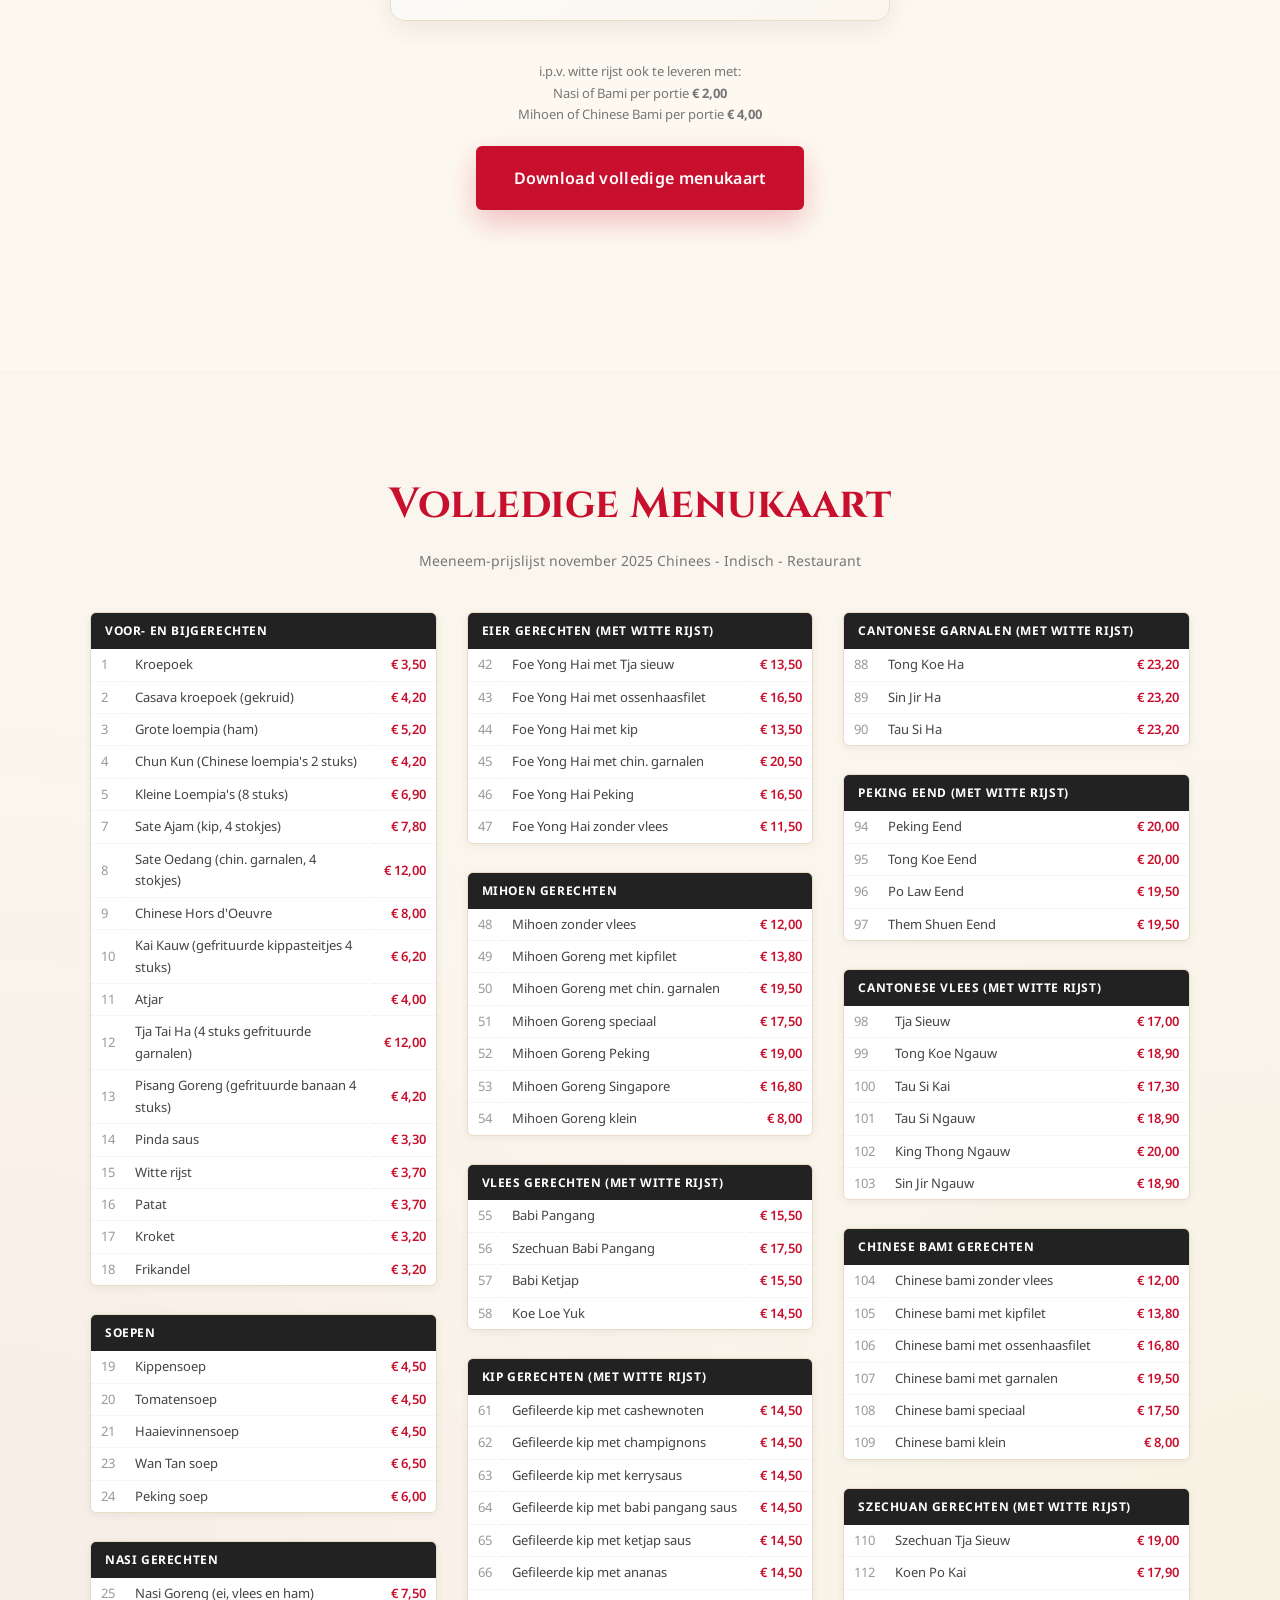
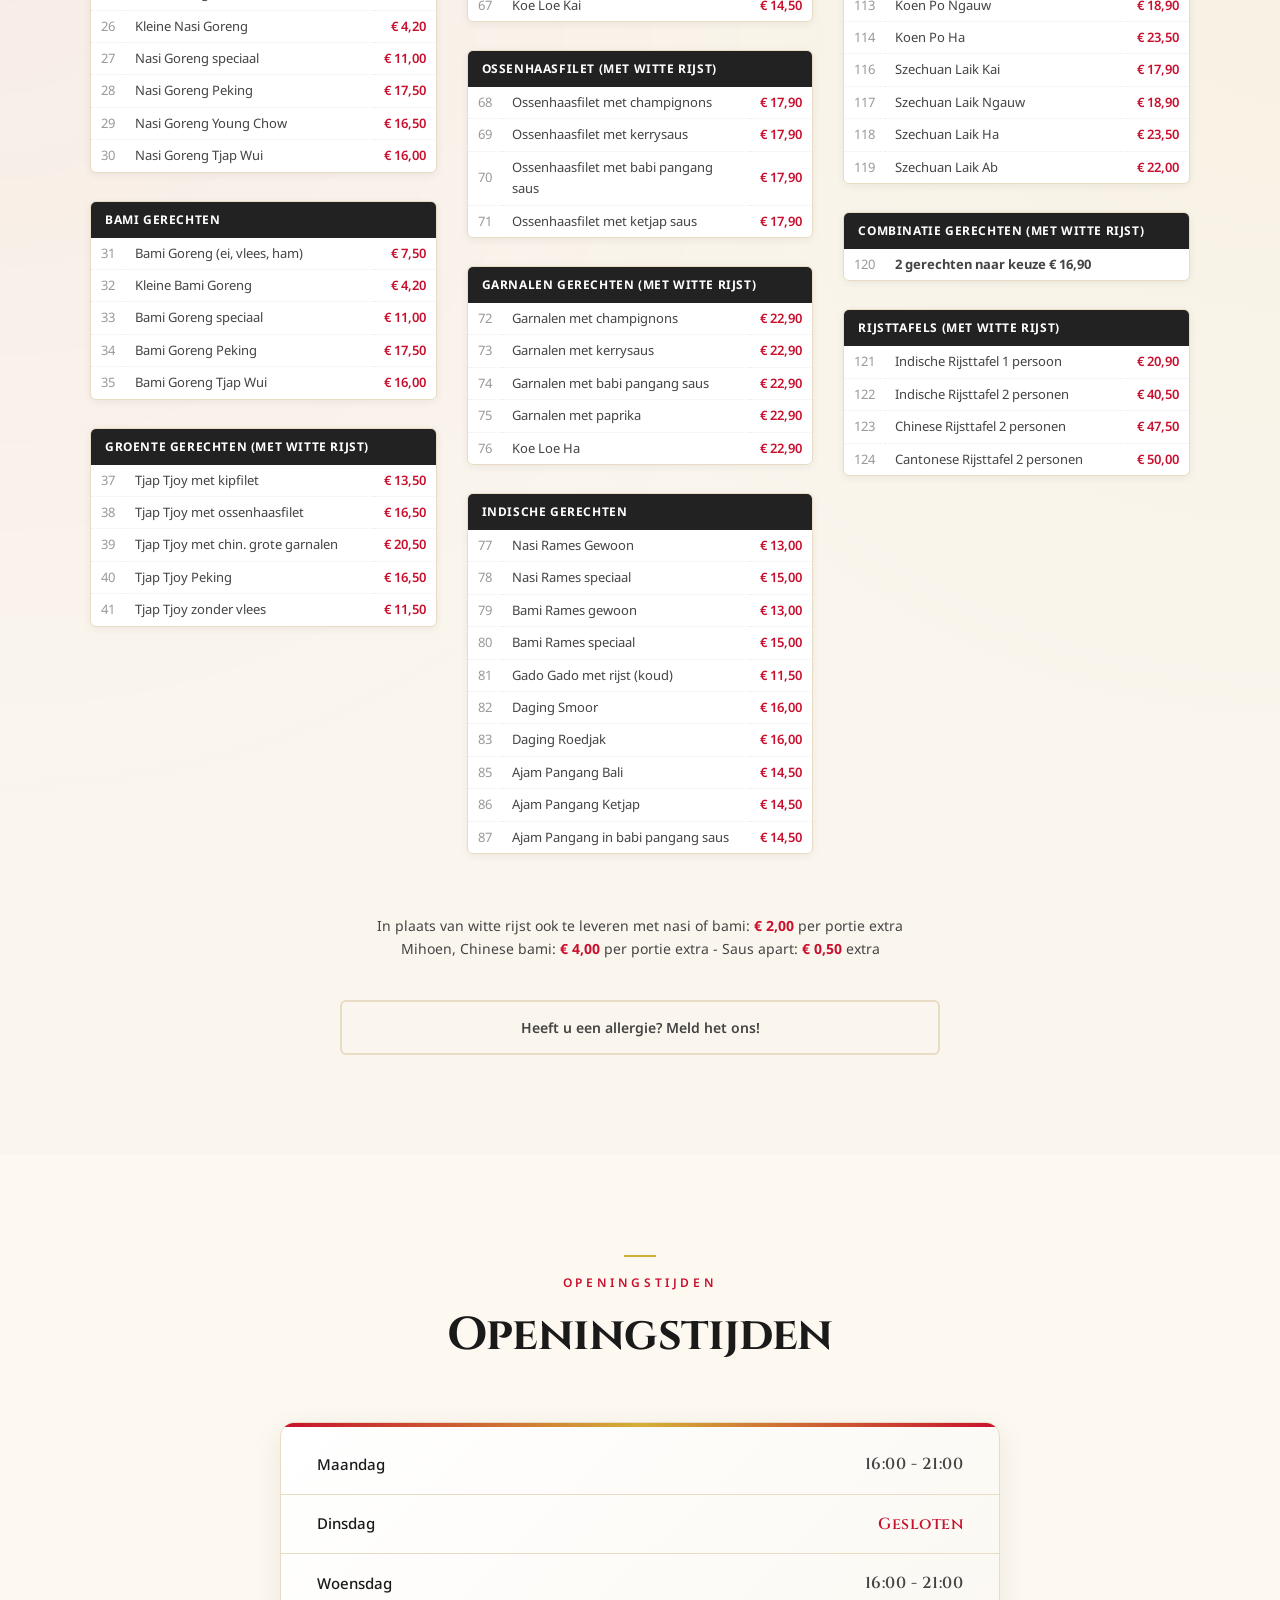
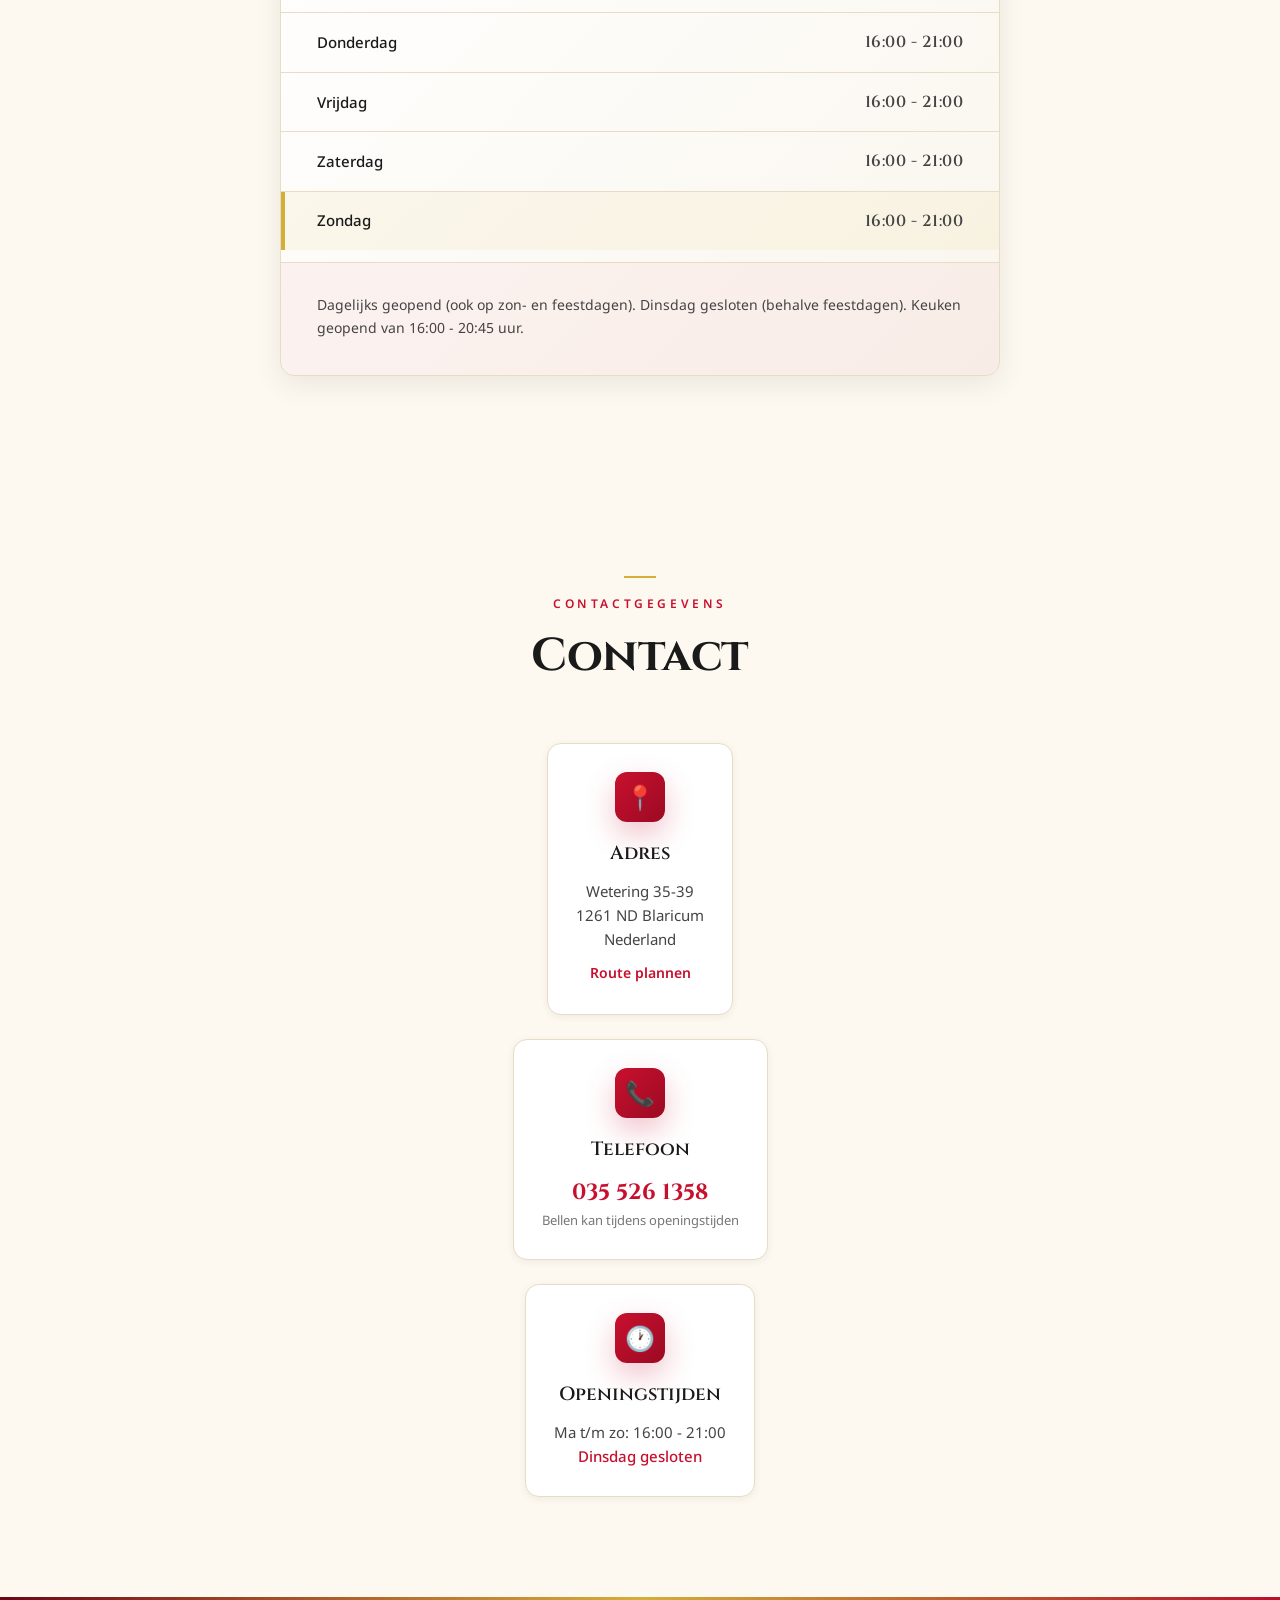
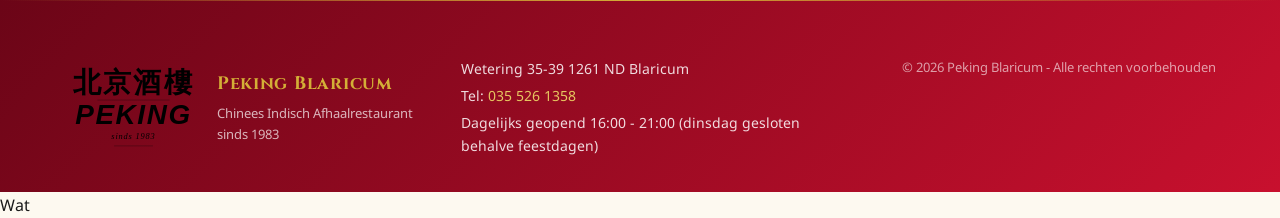
==== commit 70807233: "Fix Thursday time styling: change hours-day to hours-time class" ====
--- a/index.html
+++ b/index.html
@@ -398,7 +398,7 @@
                     <div class="hours-row"><span class="hours-day">Maandag</span><span class="hours-time">16:00 - 21:00</span></div>
                     <div class="hours-row closed"><span class="hours-day">Dinsdag</span><span class="hours-time">Gesloten</span></div>
                     <div class="hours-row"><span class="hours-day">Woensdag</span><span class="hours-time">16:00 - 21:00</span></div>
-                    <div class="hours-row"><span class="hours-day">Donderdag</span><span class="hours-day">16:00 - 21:00</span></div>
+                    <div class="hours-row"><span class="hours-day">Donderdag</span><span class="hours-time">16:00 - 21:00</span></div>
                     <div class="hours-row"><span class="hours-day">Vrijdag</span><span class="hours-time">16:00 - 21:00</span></div>
                     <div class="hours-row"><span class="hours-day">Zaterdag</span><span class="hours-time">16:00 - 21:00</span></div>
                     <div class="hours-row"><span class="hours-day">Zondag</span><span class="hours-time">16:00 - 21:00</span></div>
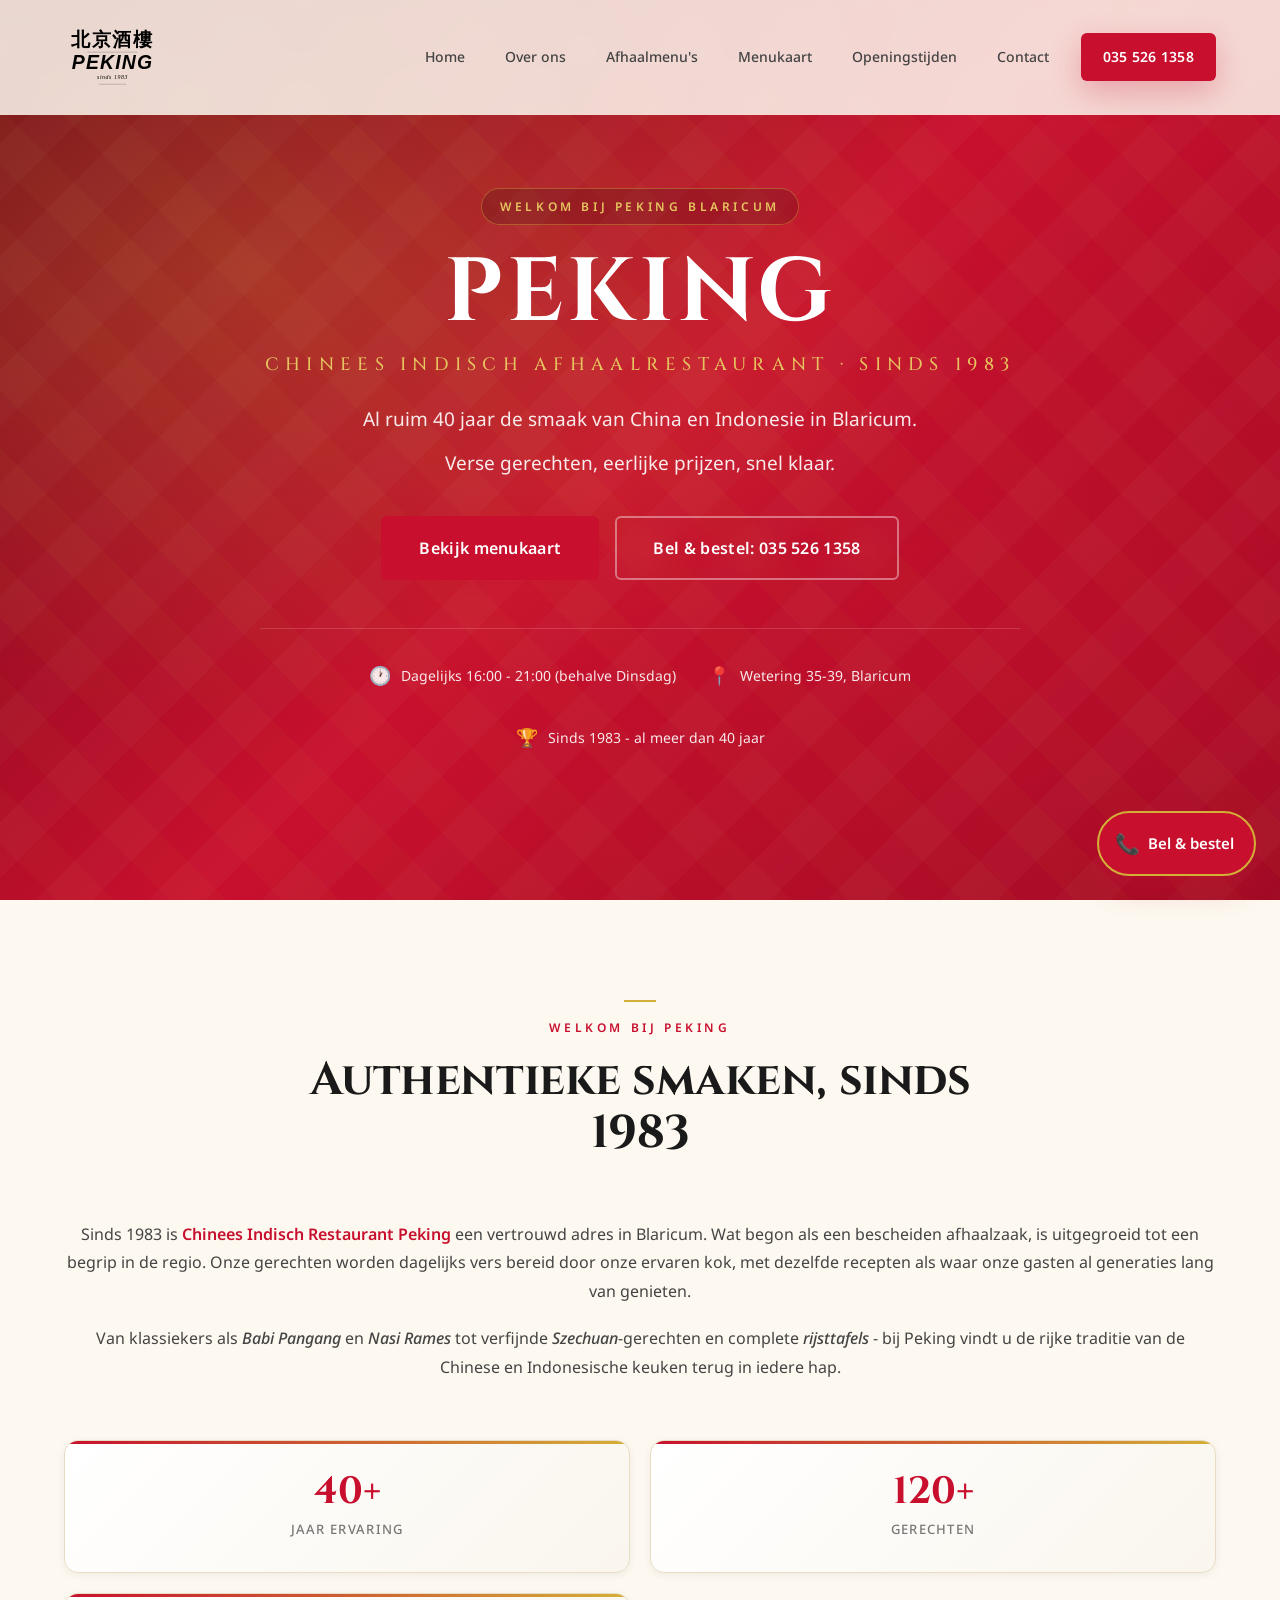
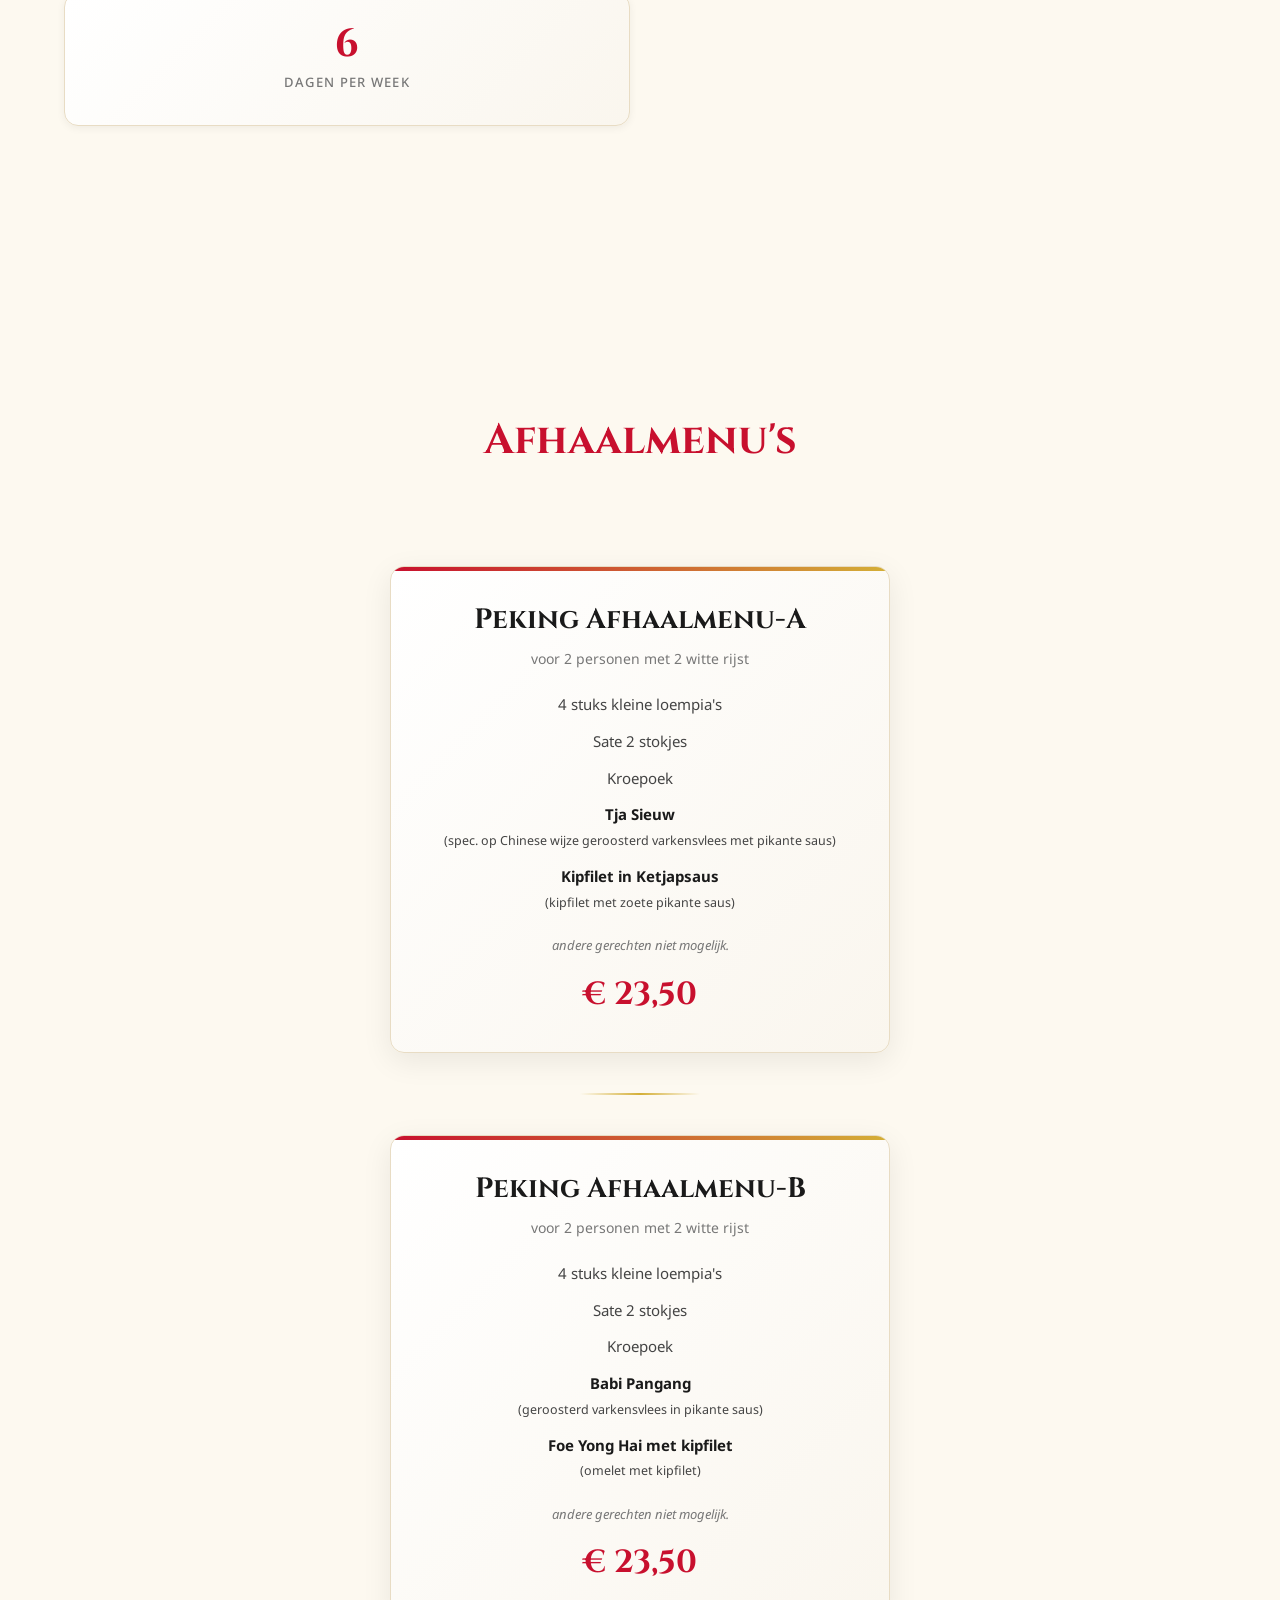
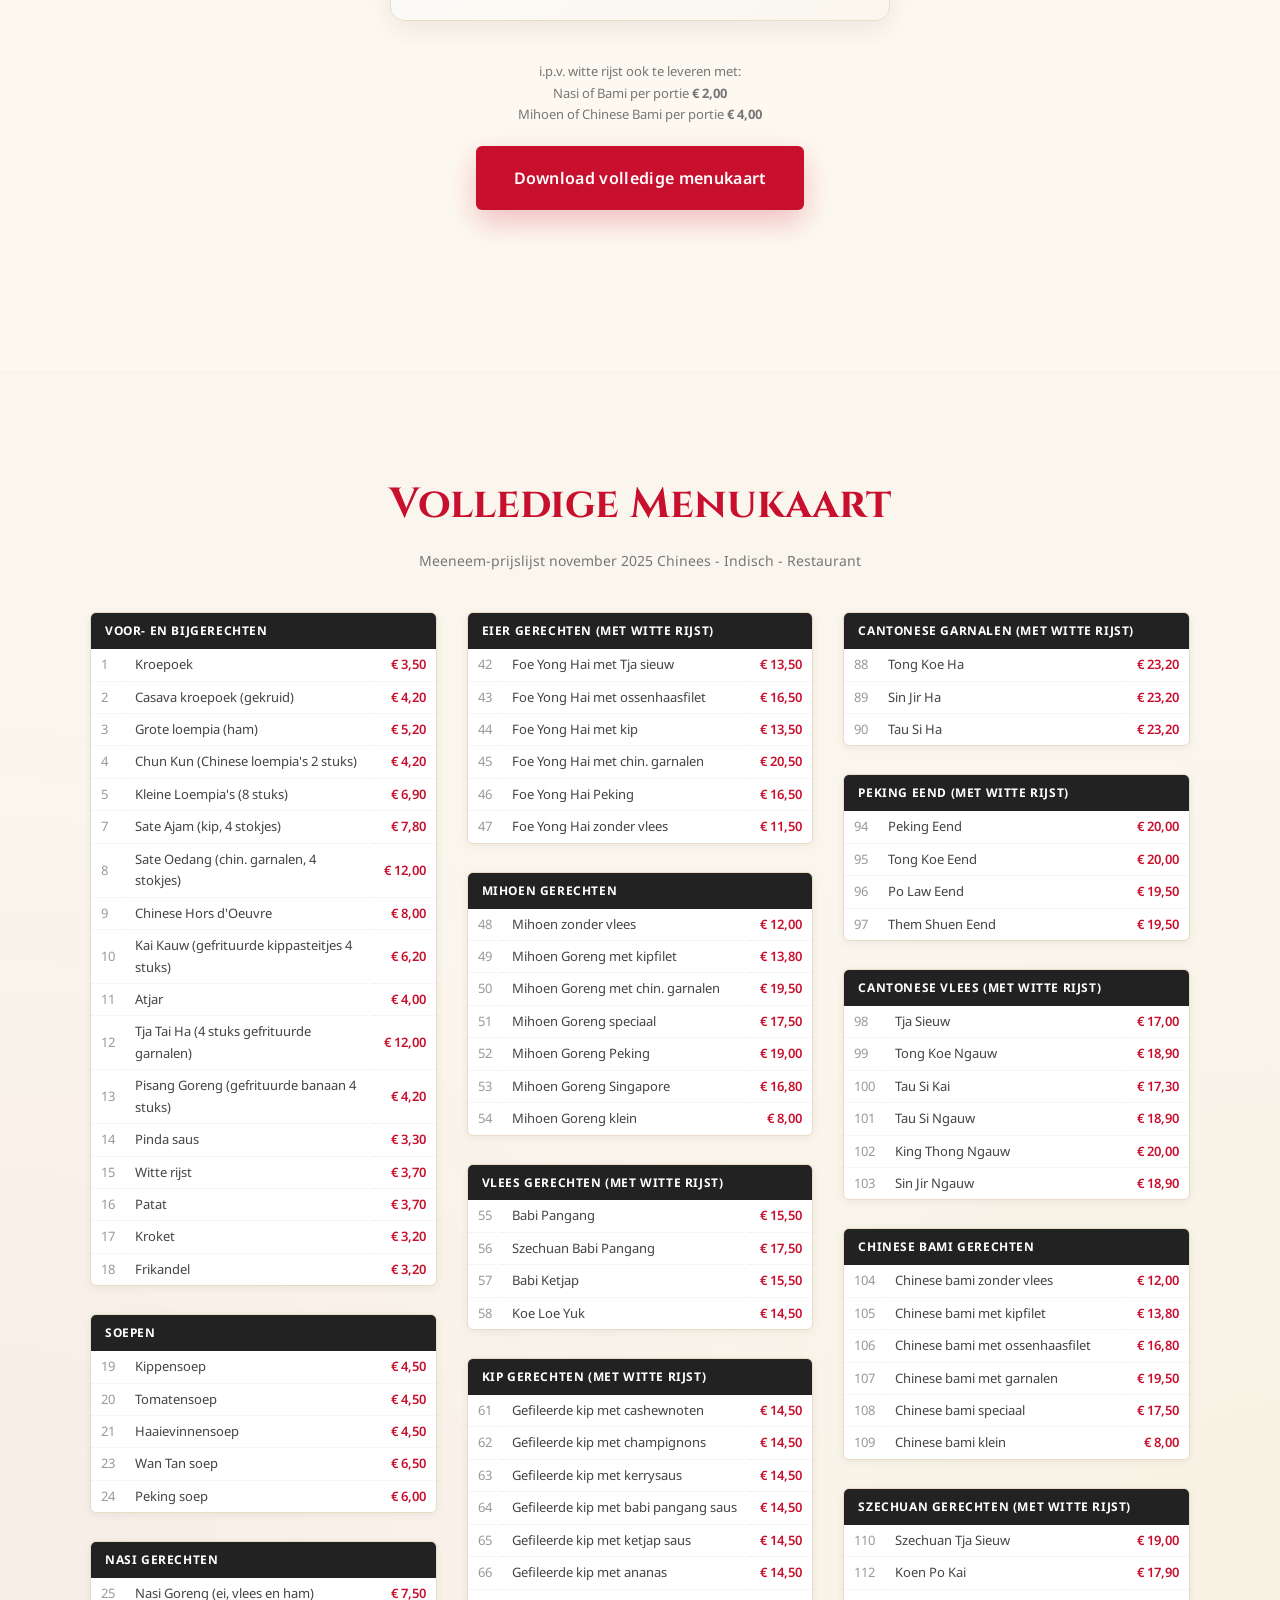
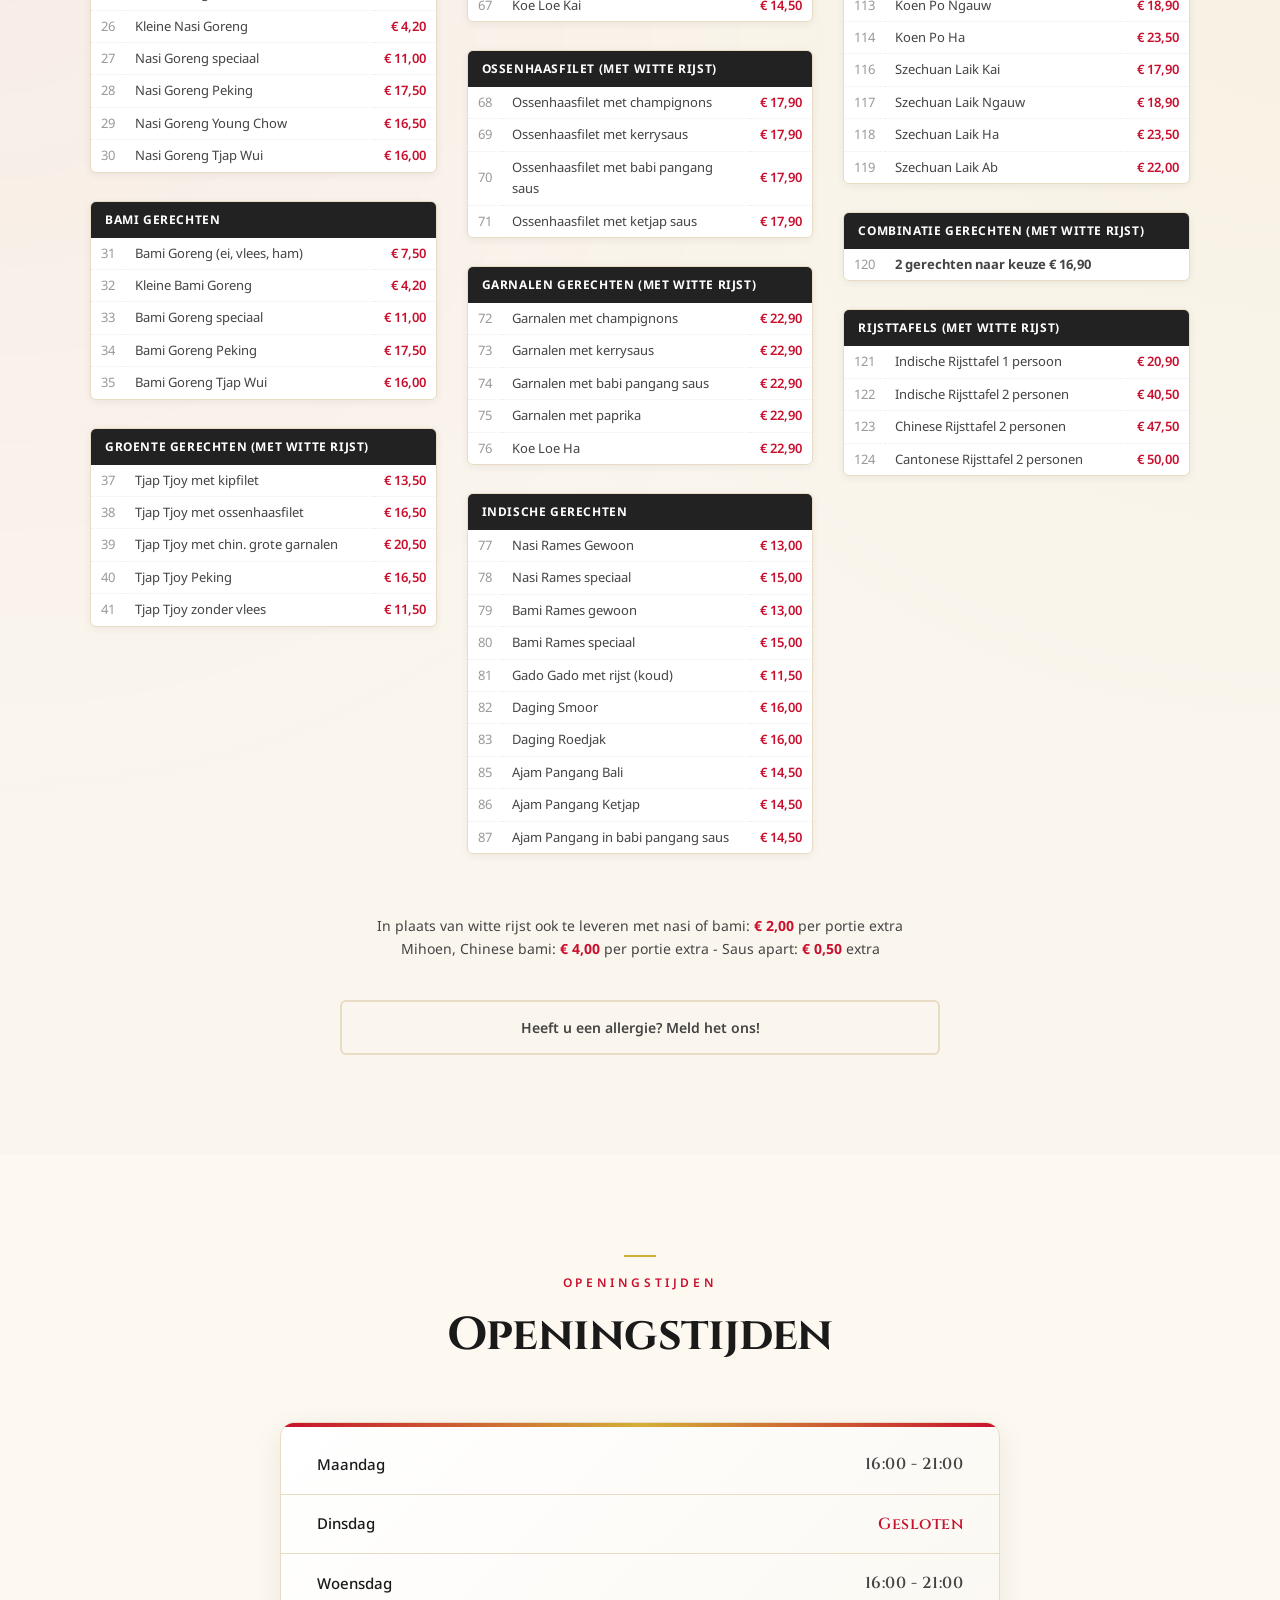
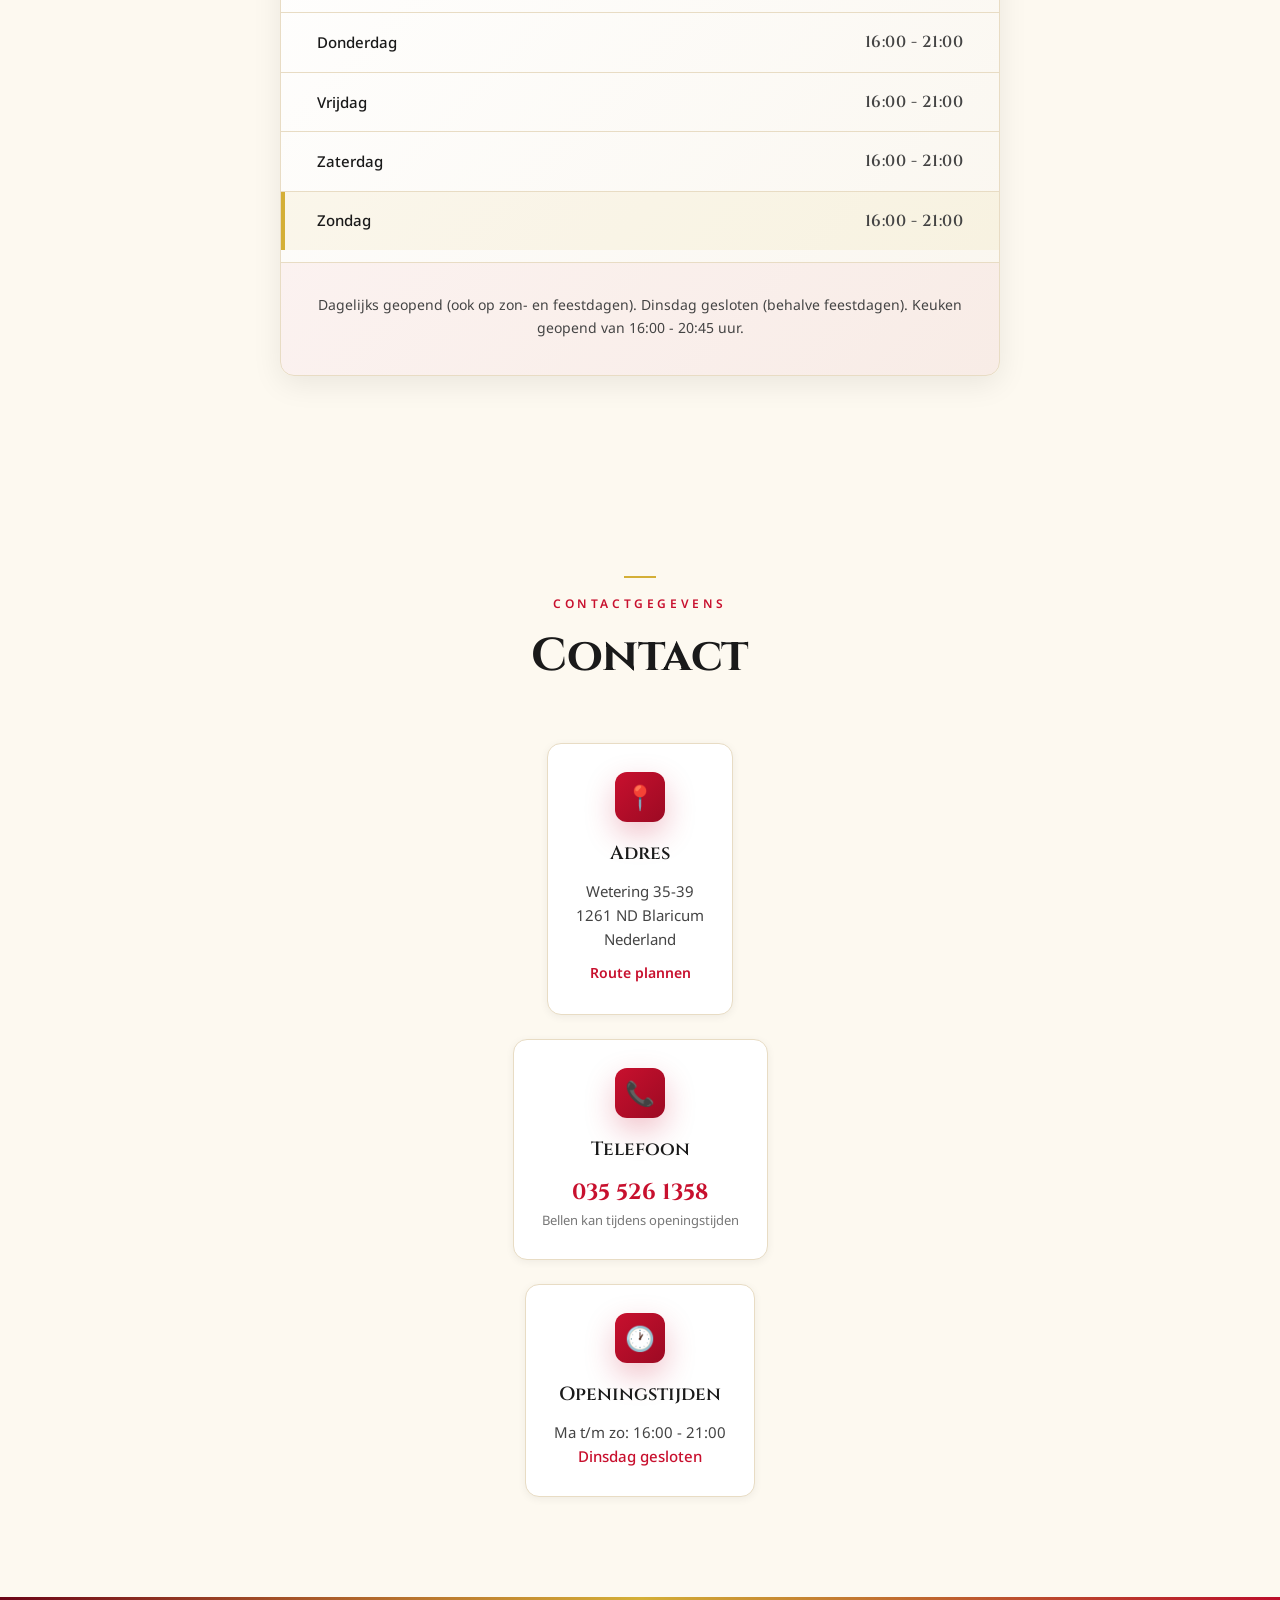
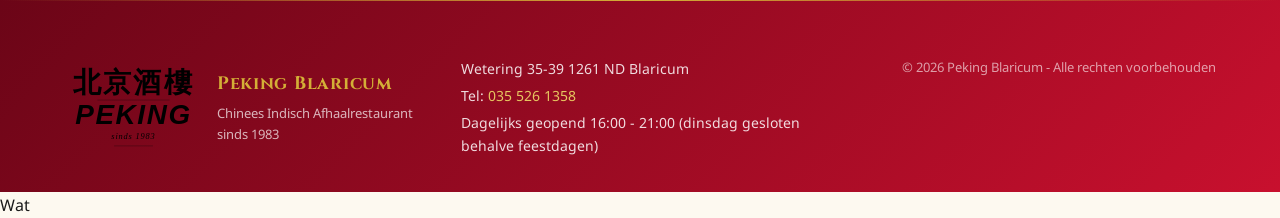
==== commit d8390161: "Fix asset paths: use absolute paths with leading slash for CSS and JS files" ====
--- a/index.html
+++ b/index.html
@@ -6,7 +6,7 @@
     <meta name="description" content="Chinees Indisch Restaurant Peking in Blaricum - sinds 1983 uw adres voor authentieke Chinese en Indonesische afhaalgerechten.">
     <meta name="keywords" content="Peking Blaricum, chinees afhaal, chinees restaurant Blaricum, afhaalmenu, babi pangang, nasi, bami, rijsttafel">
     <title>Peking Blaricum — Chinees Indisch Afhaalrestaurant · sinds 1983</title>
-    <link rel="stylesheet" href="style.css">
+    <link rel="stylesheet" href="/style.css">
     <link rel="preconnect" href="https://fonts.googleapis.com">
     <link rel="preconnect" href="https://fonts.gstatic.com" crossorigin>
     <link href="https://fonts.googleapis.com/css2?family=Cinzel:wght@500;700&family=Noto+Sans:wght@300;400;500;600;700&display=swap" rel="stylesheet">
@@ -467,6 +467,6 @@
         <span class="floating-call-text">Bel & bestel</span>
     </a>
 
-    <script src="script.js"></script>
+    <script src="/script.js"></script>
 </body>Wat 
 </html>
--- a/style.css
+++ b/style.css
@@ -129,8 +129,8 @@
 .hours-row.today { background: rgba(212, 175, 55, 0.08); border-left: 4px solid var(--color-gold); padding-left: 32px; }
 .hours-day { font-size: 15px; font-weight: 500; }
 .hours-time { font-family: var(--font-display); font-size: 16px; font-weight: 600; color: var(--color-ink-soft); letter-spacing: 0.03em; }
-.hours-note { padding: 30px 36px; background: rgba(200, 16, 46, 0.04); border-top: 1px solid var(--color-line); }
-.hours-note p { font-size: 14px; color: var(--color-ink-soft); margin-bottom: 6px; }
+.hours-note { padding: 30px 36px; background: rgba(200, 16, 46, 0.04); border-top: 1px solid var(--color-line); text-align: center; }
+.hours-note p { font-size: 14px; color: var(--color-ink-soft); margin-bottom: 6px; display: inline-block; }
 .hours-note strong { color: var(--color-red); }
 .hours-status { margin-top: 14px; padding: 10px 16px; background: #fff; border-radius: var(--radius); font-weight: 600; font-size: 14px; display: inline-block; border: 1px solid var(--color-line); }
 .hours-status.open { color: #2d7a3a; border-color: #2d7a3a; background: rgba(45, 122, 58, 0.08); }
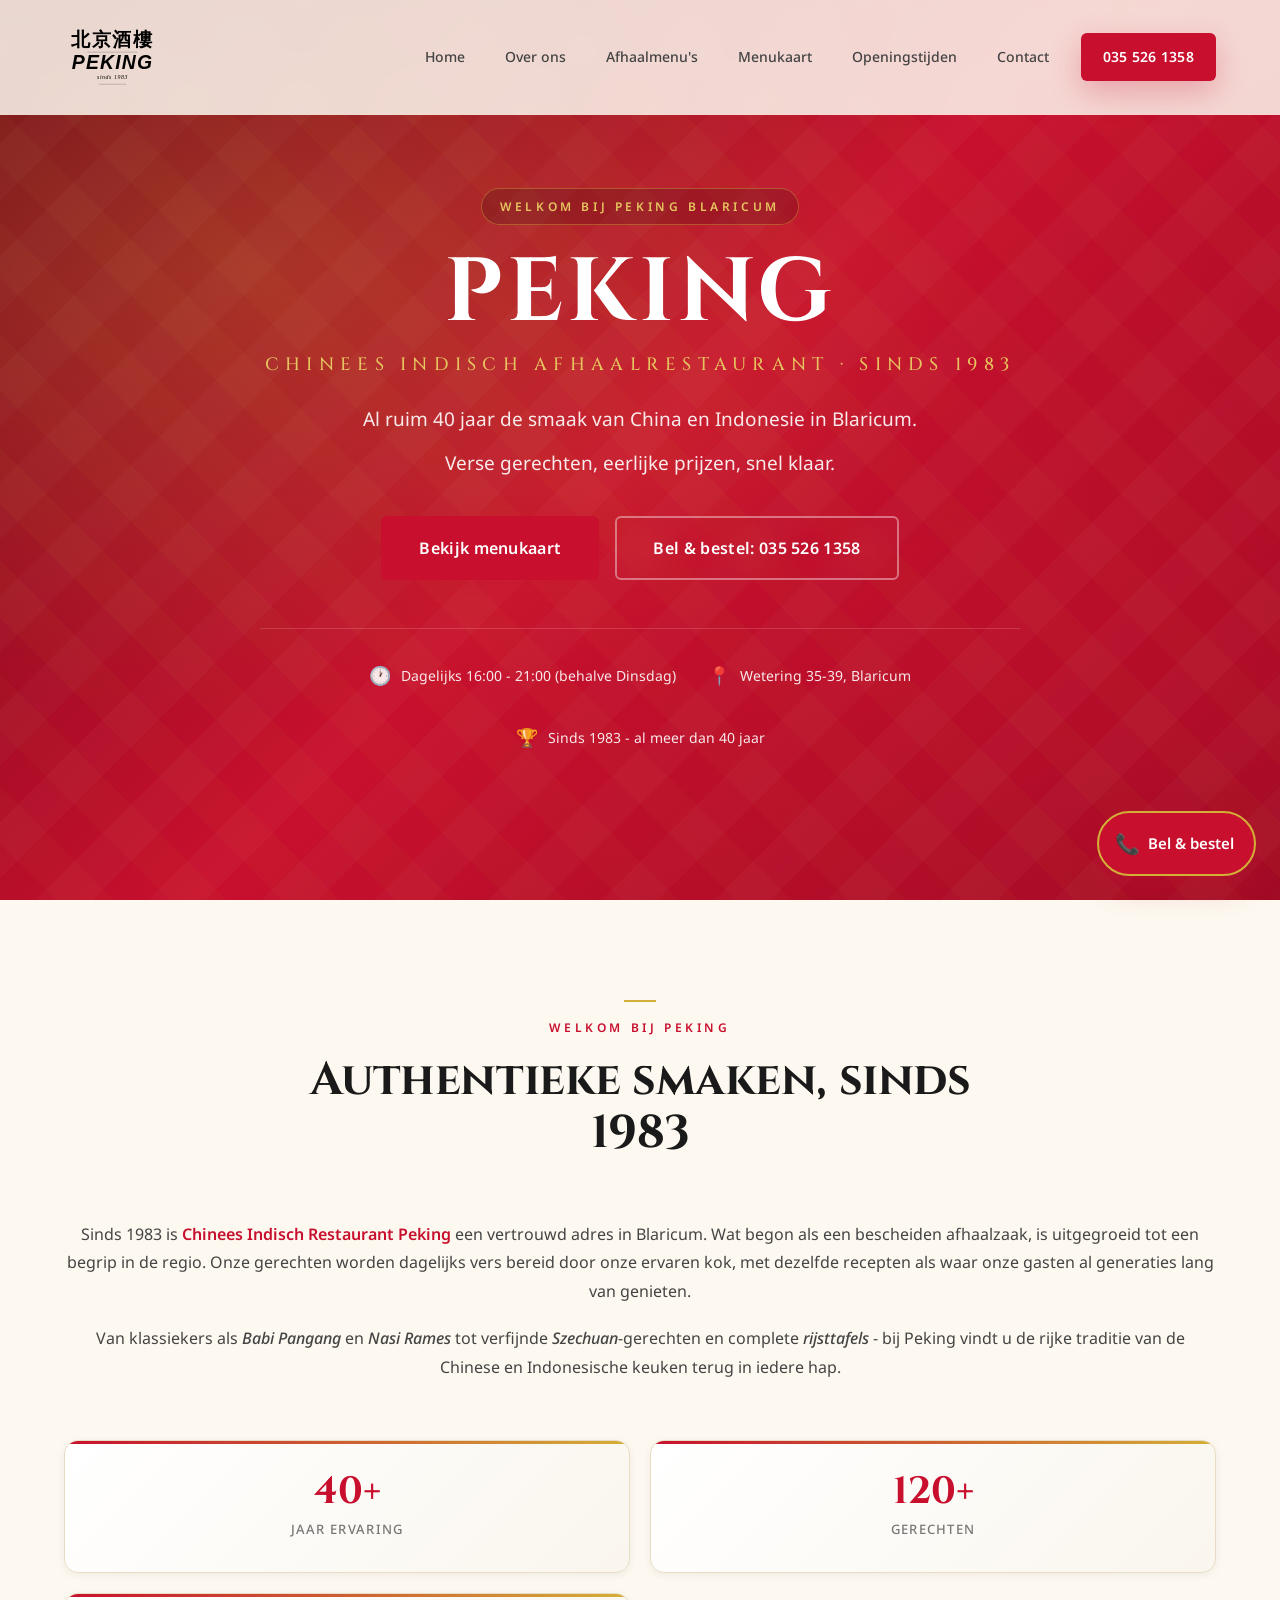
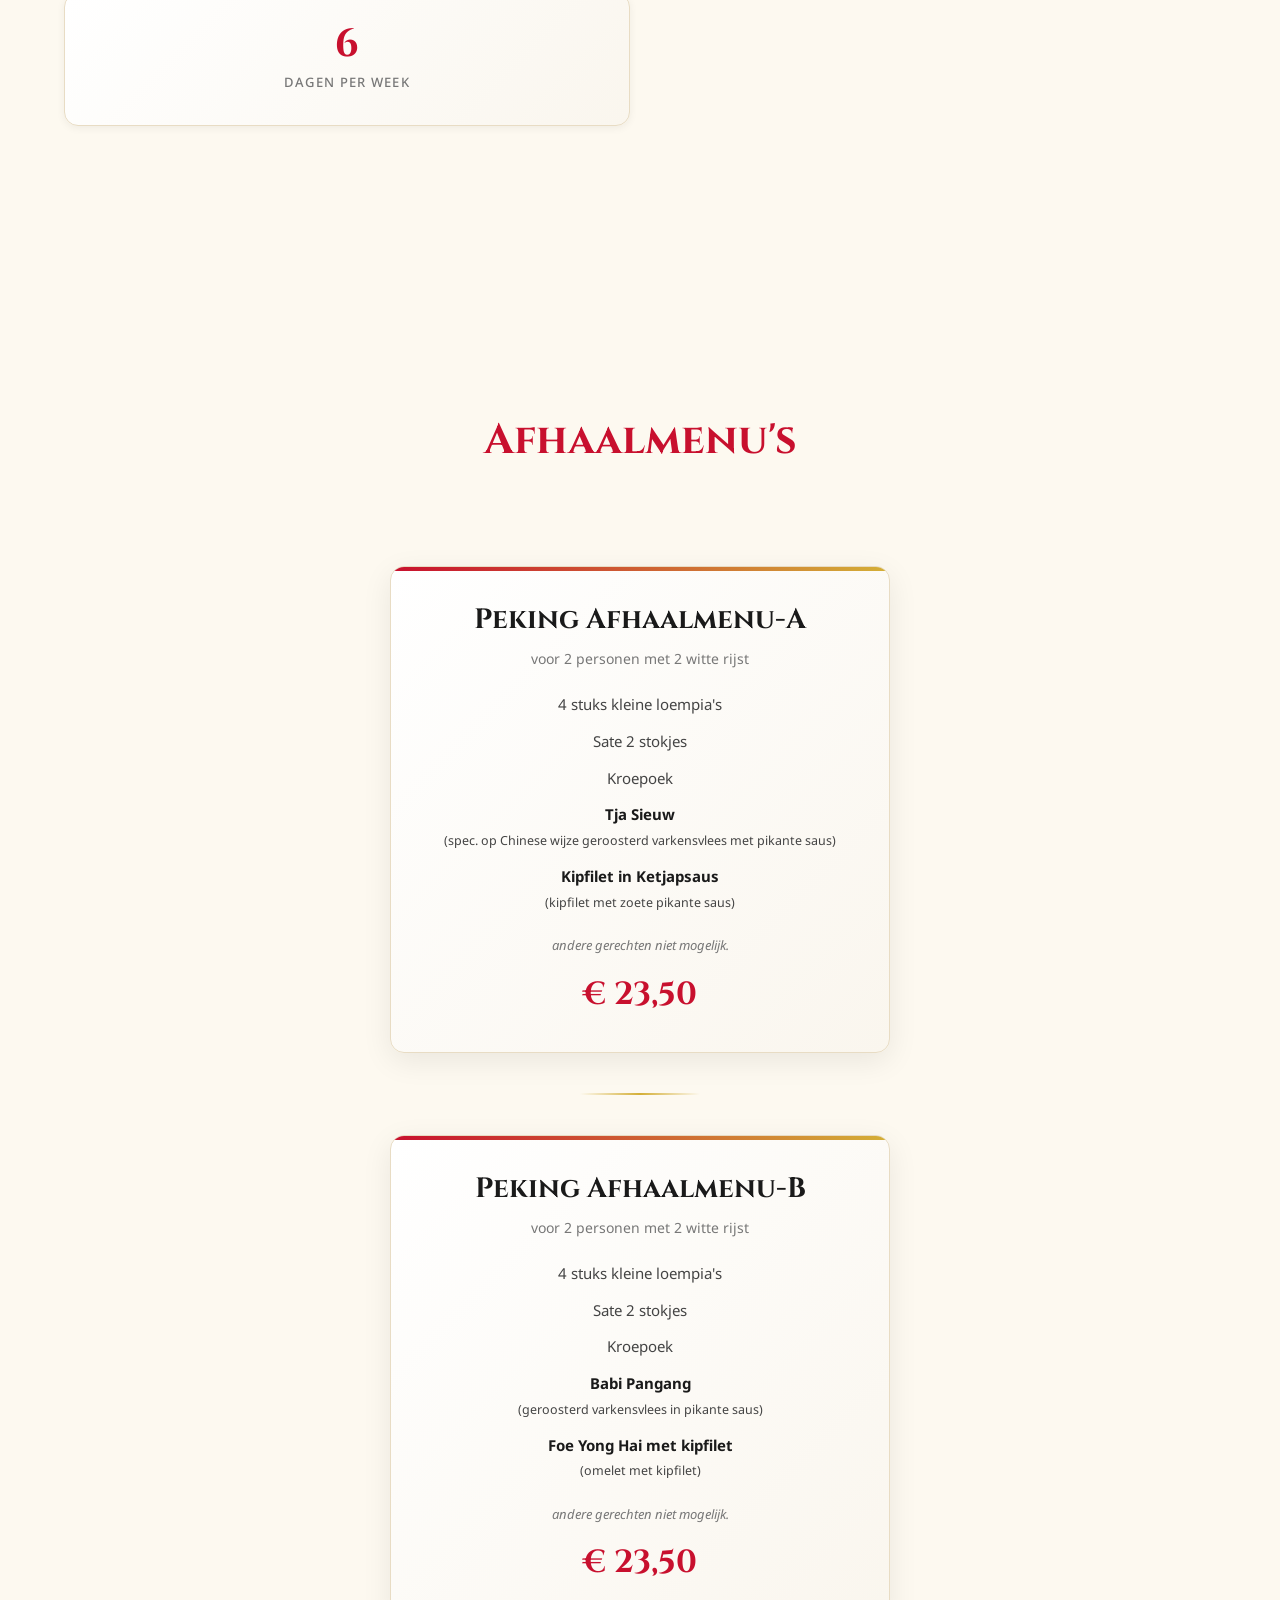
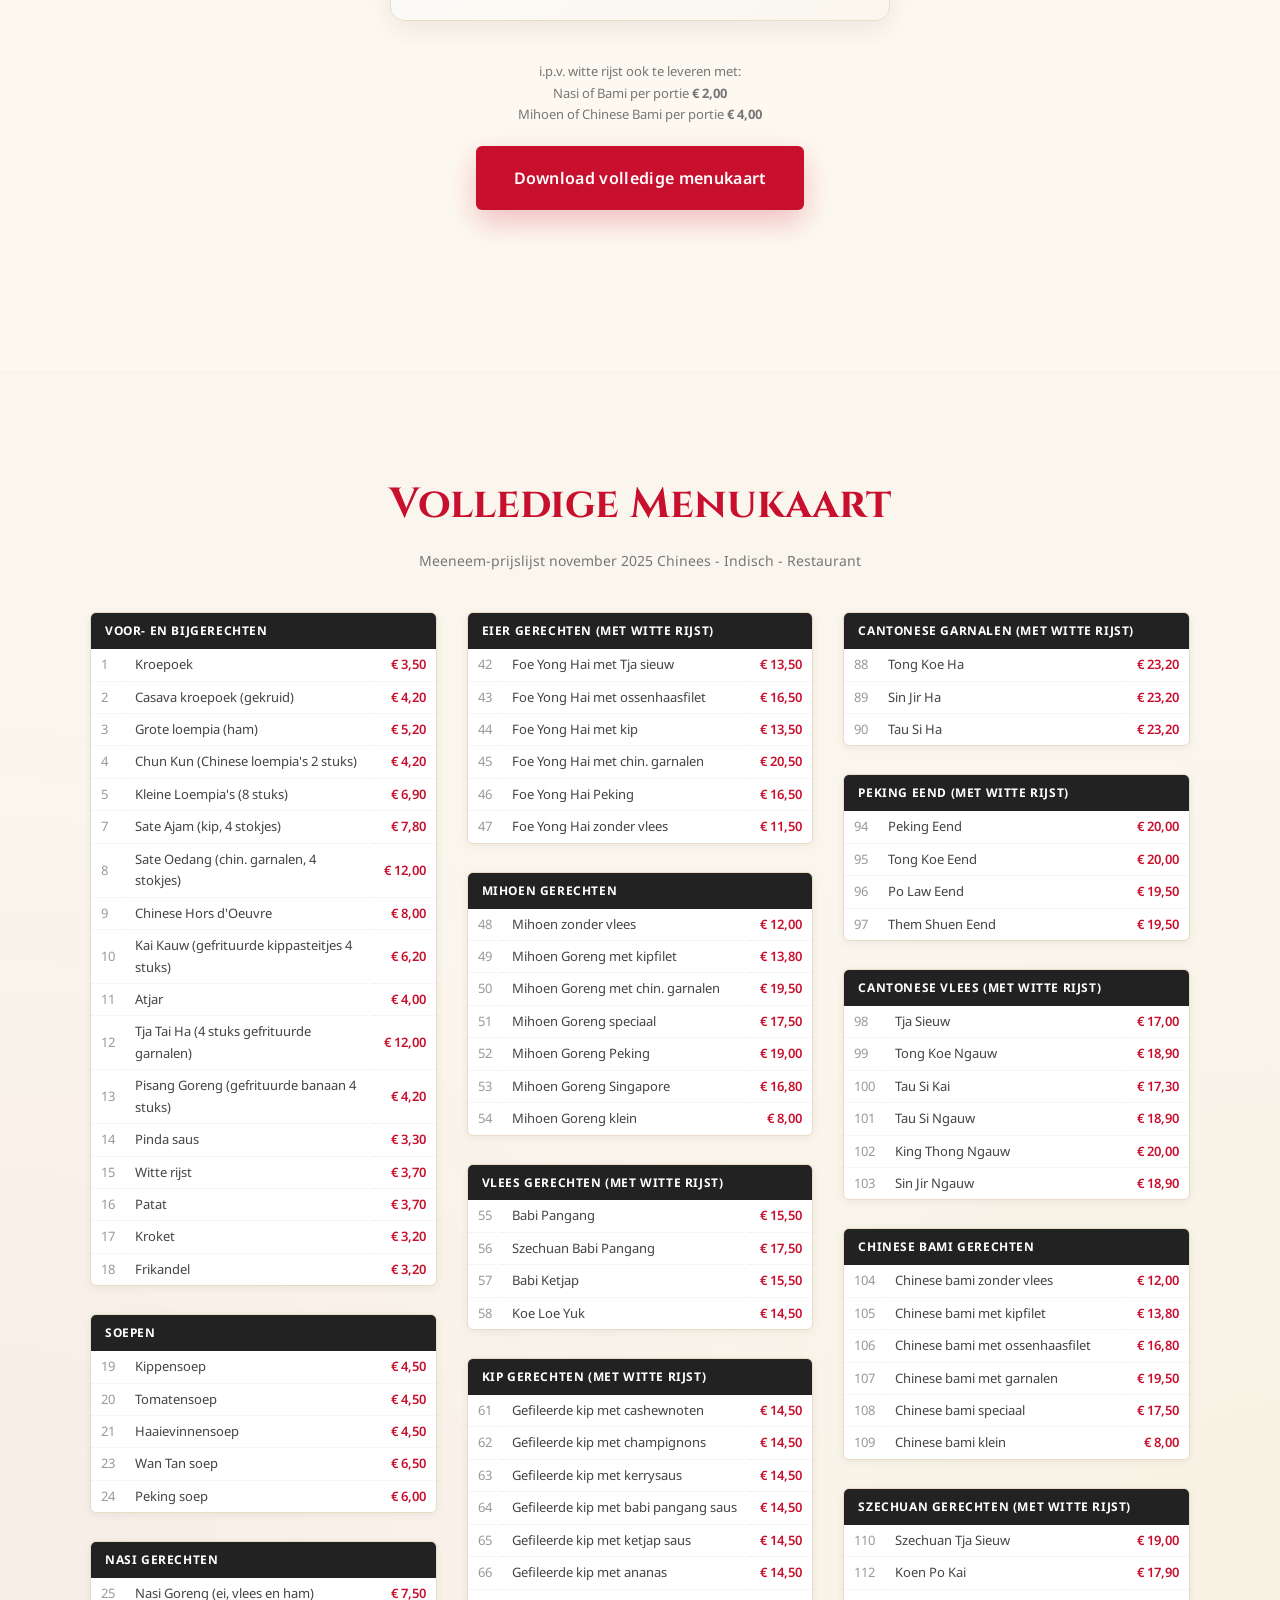
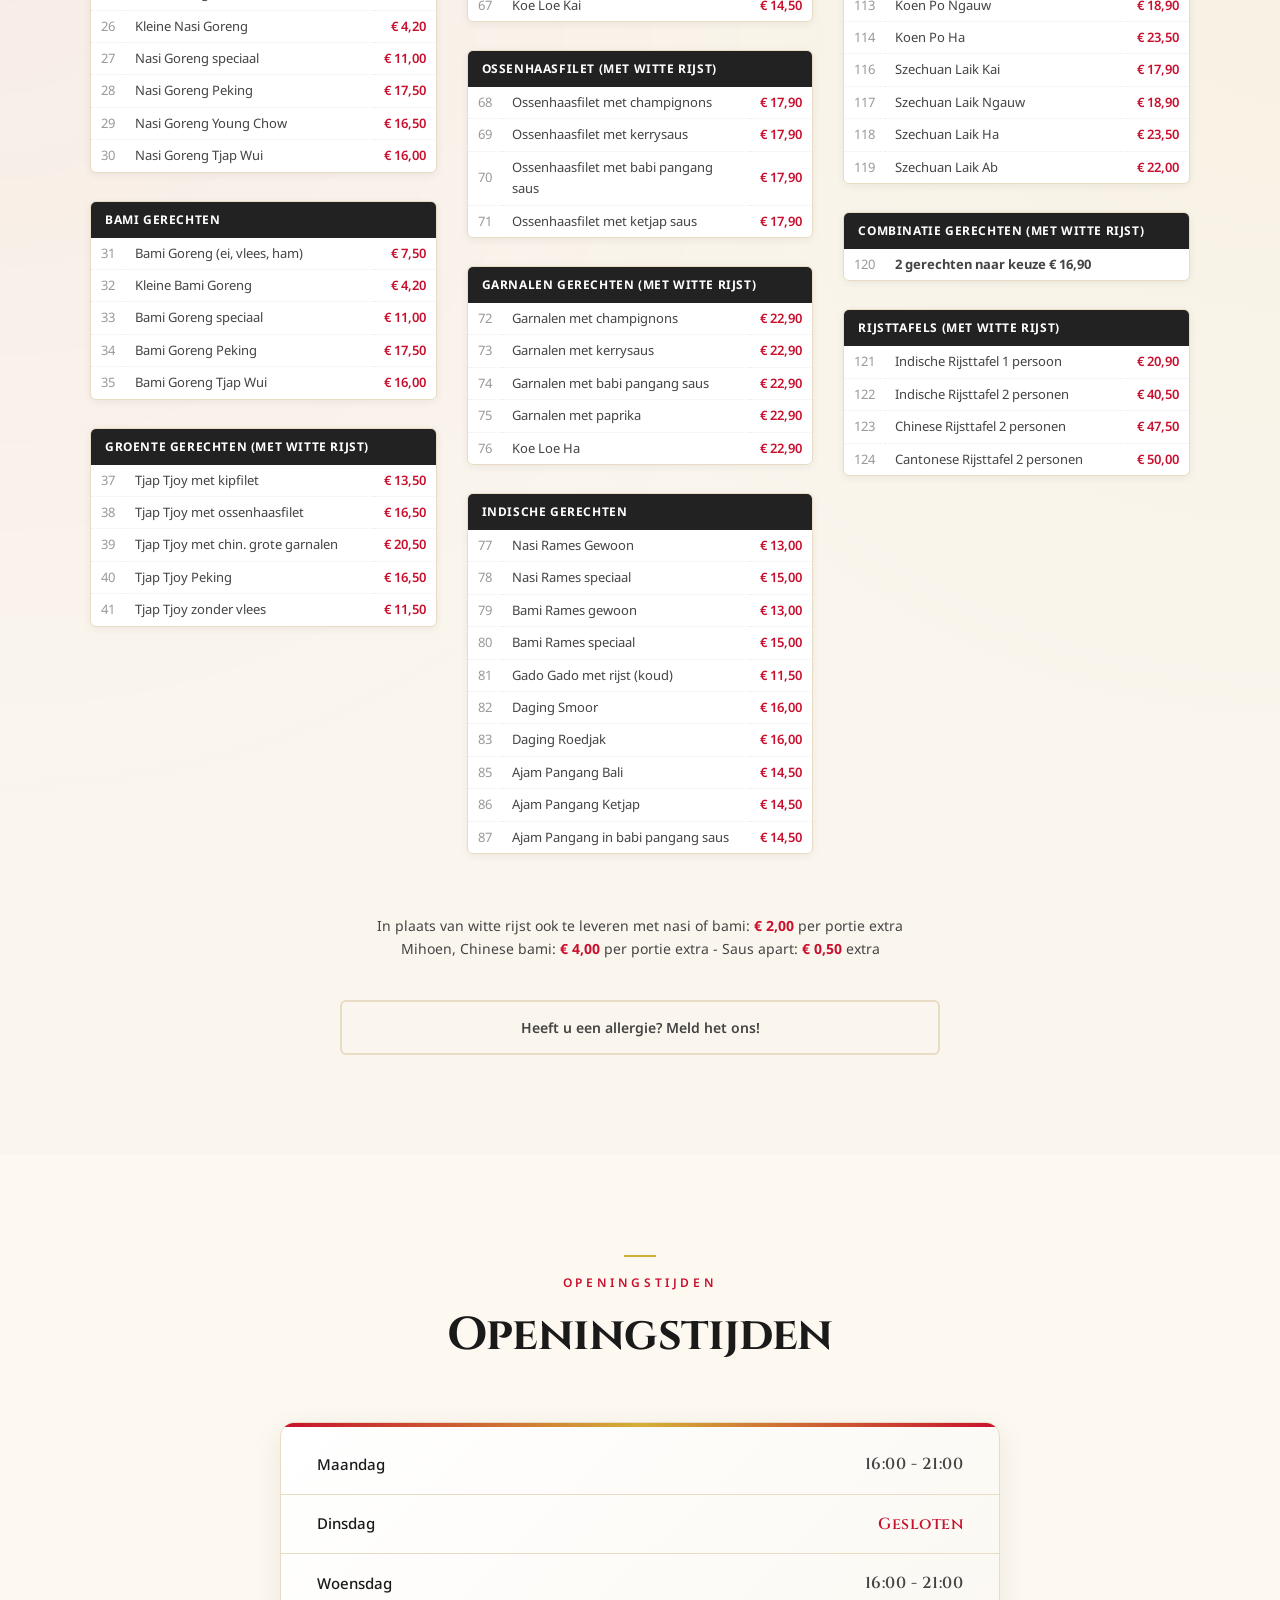
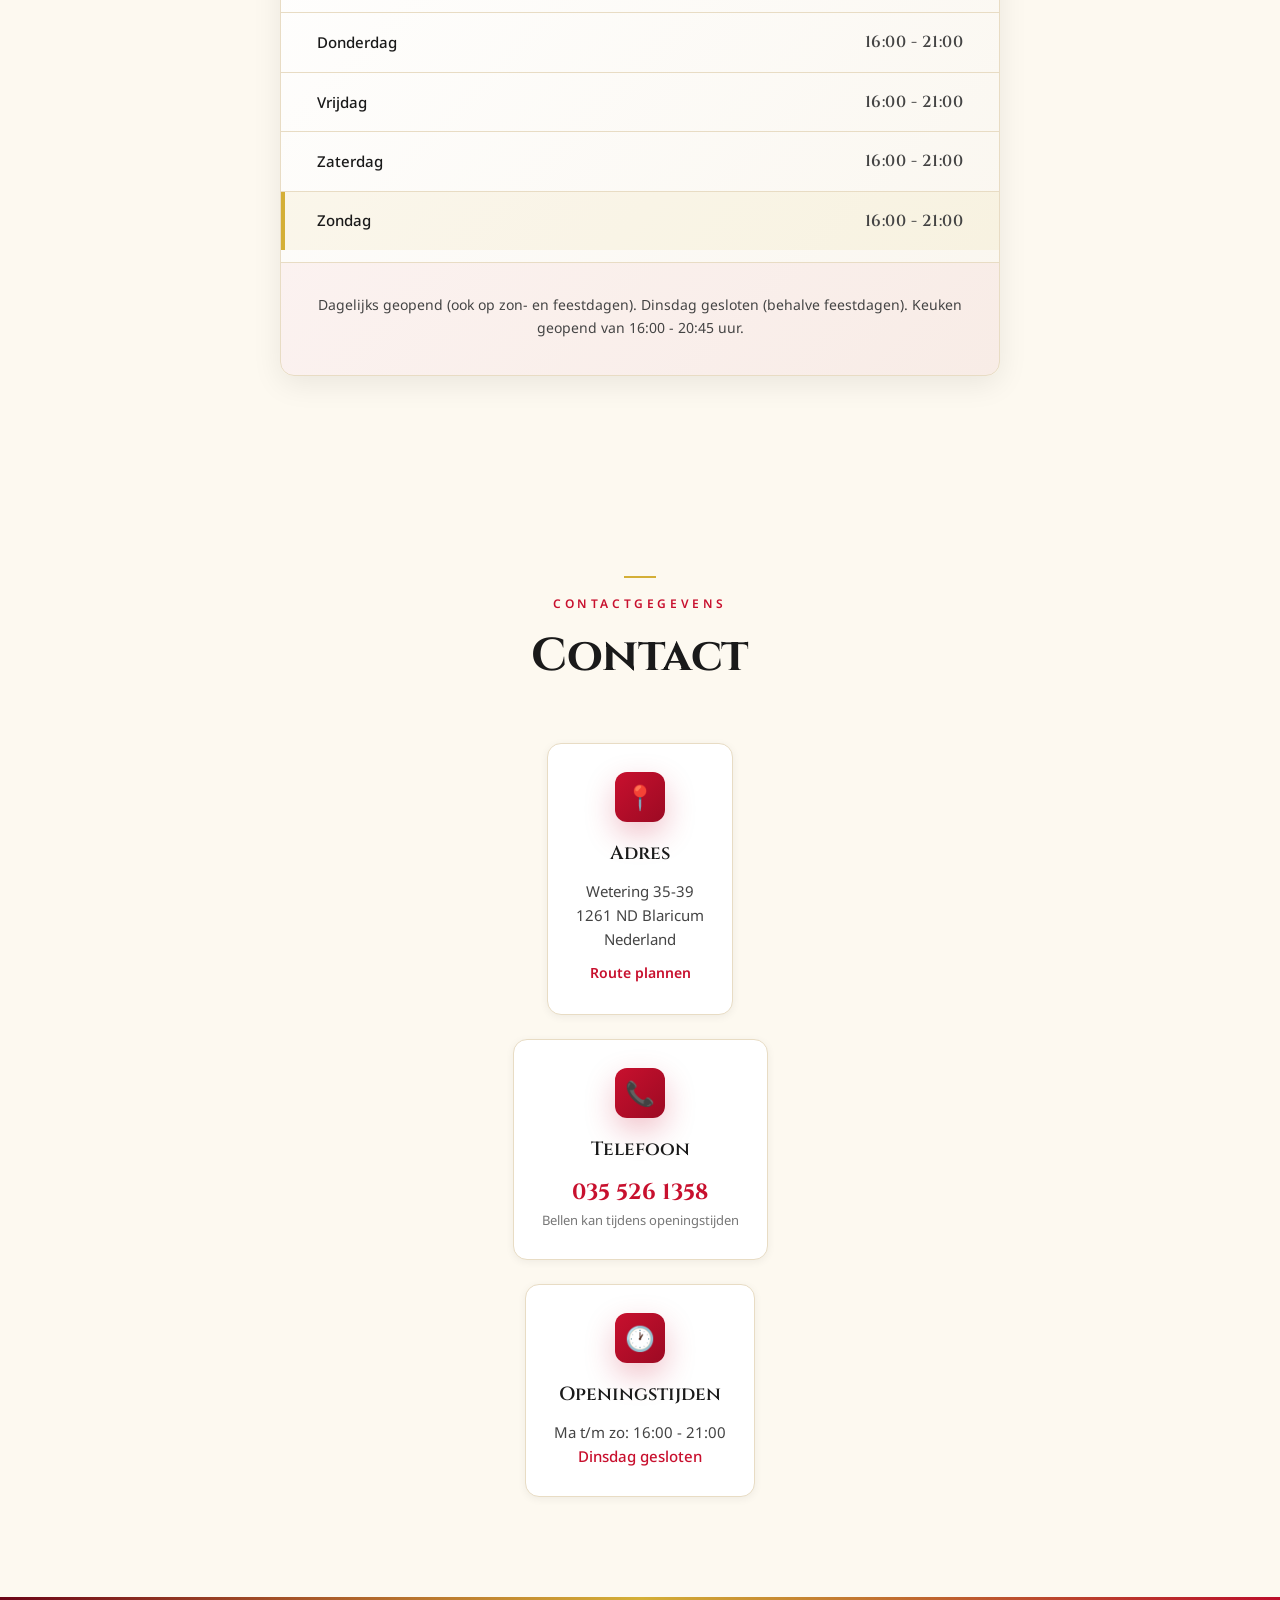
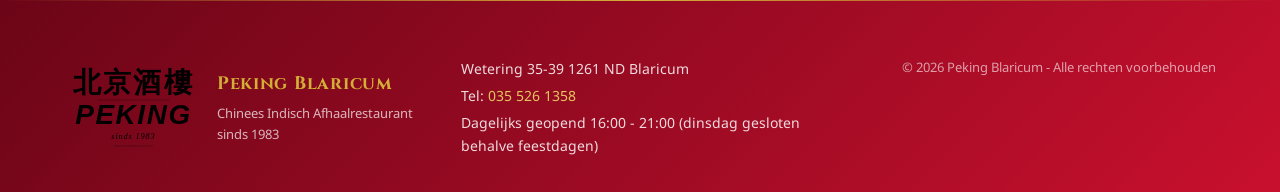
==== commit 99664353: "Update index.html" ====
--- a/index.html
+++ b/index.html
@@ -42,6 +42,9 @@
         @media (max-width: 968px) { .menu-columns { column-count: 2; } }
         @media (max-width: 640px) { .menu-columns { column-count: 1; max-width: 480px; } .menu-cat-block td { font-size: 12px; padding: 4px 8px; } .afhaalmenus-hero { padding: 60px 0 40px; } .afhaalmenu-centered { margin: 0 20px 30px; } }
     </style>
+
+    <!-- Umami Analytics -->
+    <script defer src="https://cloud.umami.is/script.js" data-website-id="fb6c9660-5f54-41c3-b55c-ecc43cd89bbb"></script>
 </head>
 <body>
 
@@ -79,7 +82,7 @@
                     <span class="hero-title-nl">Peking</span>
                     <span class="hero-title-sub">Chinees Indisch Afhaalrestaurant · sinds 1983</span>
                 </h1>
-                <div class="hero-lead-container">
+                <div class="hero-subtitle-container">
                     <p class="hero-lead">Al ruim 40 jaar de smaak van China en Indonesie in Blaricum.</p>
                     <p class="hero-lead">Verse gerechten, eerlijke prijzen, snel klaar.</p>
                 </div>
@@ -468,5 +471,5 @@
     </a>
 
     <script src="/script.js"></script>
-</body>Wat 
-</html>+</body>
+</html>
--- a/style.css
+++ b/style.css
@@ -70,7 +70,7 @@
 .hero-title-cn { display: block; font-family: var(--font-cn); font-size: clamp(60px, 9vw, 120px); color: var(--color-gold); margin-bottom: 8px; text-shadow: 0 4px 30px rgba(212, 175, 55, 0.4); font-weight: 900; }
 .hero-title-nl { display: block; font-size: clamp(48px, 7vw, 90px); letter-spacing: 0.04em; text-transform: uppercase; }
 .hero-title-sub { display: block; font-size: clamp(14px, 1.4vw, 18px); font-weight: 500; color: var(--color-gold-light); letter-spacing: 0.35em; text-transform: uppercase; margin-top: 18px; }
-.hero-lead-container { text-align: center; margin: 0 auto 36px; max-width: 620px; }
+.hero-subtitle-container { text-align: center; margin: 0 auto 36px; max-width: 600px; display: block; }
 .hero-lead { font-size: clamp(16px, 1.5vw, 19px); line-height: 1.7; color: rgba(255, 255, 255, 0.9); margin-bottom: 12px; display: block; }
 .hero-actions { display: flex; gap: 16px; flex-wrap: wrap; margin-bottom: 48px; }
 .hero-meta { display: flex; gap: 32px; flex-wrap: wrap; padding-top: 32px; border-top: 1px solid rgba(255, 255, 255, 0.15); }
